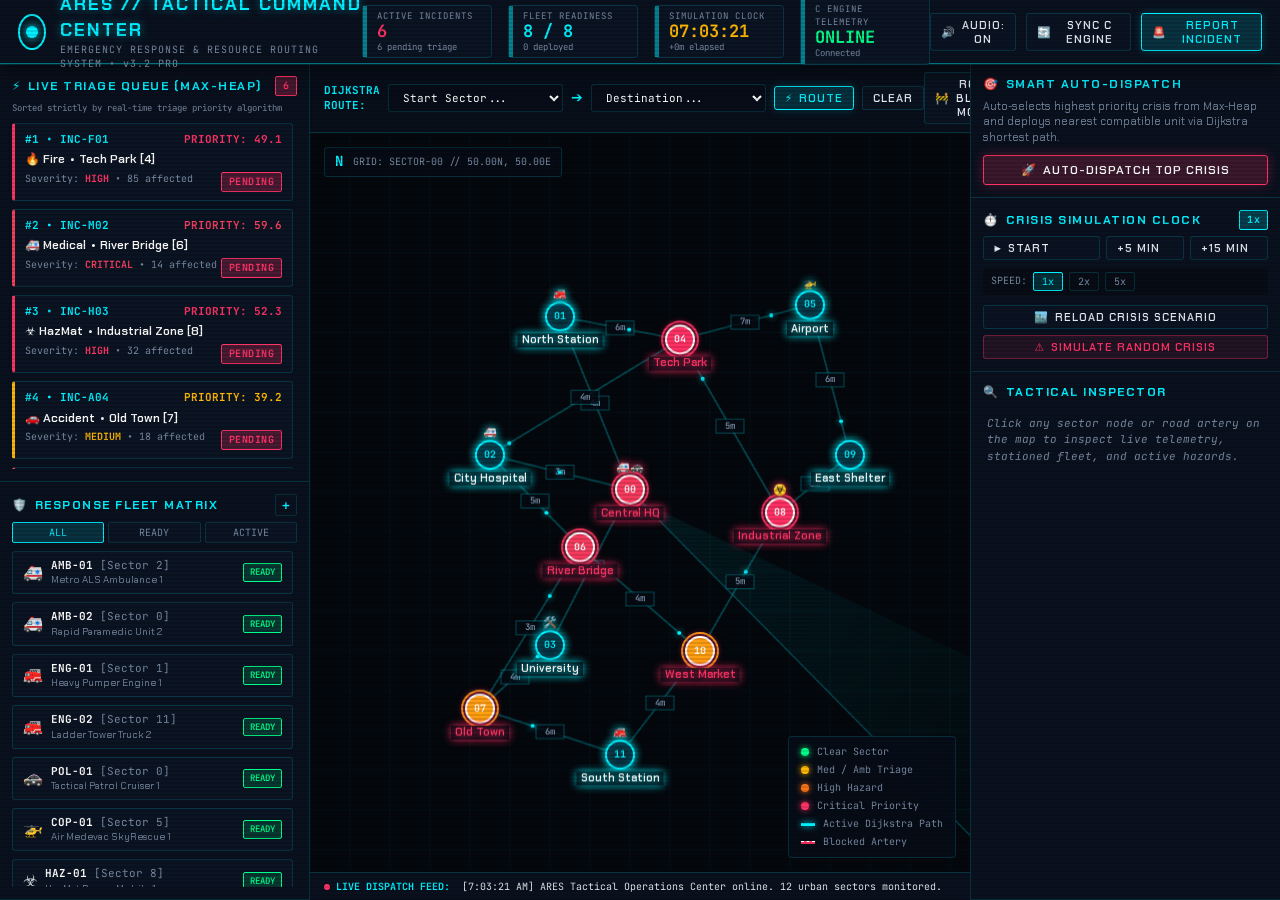
==== index.html @ 1f903b75 "Update project files" ====
<!DOCTYPE html>
<html lang="en">
<head>
  <meta charset="UTF-8">
  <meta name="viewport" content="width=device-width, initial-scale=1.0">
  <title>ARES — Tactical Emergency Command & Spatial GIS Map</title>
  <link rel="stylesheet" href="style.css">
  <link rel="preconnect" href="https://fonts.googleapis.com">
  <link rel="preconnect" href="https://fonts.gstatic.com" crossorigin>
  <link href="https://fonts.googleapis.com/css2?family=Chakra+Petch:wght@400;500;600;700&family=JetBrains+Mono:wght@400;500;700&display=swap" rel="stylesheet">
</head>
<body class="cyber-hud">

  <!-- TOP HEADER / TELEMETRY STATUS BAR -->
  <header class="hud-header">
    <div class="brand-group">
      <div class="radar-logo-pulse">
        <span class="pulse-ring"></span>
        <span class="core-dot"></span>
      </div>
      <div class="brand-titles">
        <div class="main-title">ARES // TACTICAL COMMAND CENTER</div>
        <div class="sub-title">EMERGENCY RESPONSE &amp; RESOURCE ROUTING SYSTEM &bull; v3.2 PRO</div>
      </div>
    </div>

    <!-- Live Telemetry KPI Pills -->
    <div class="kpi-group">
      <div class="kpi-card" id="kpi-incidents">
        <div class="kpi-label">ACTIVE INCIDENTS</div>
        <div class="kpi-value text-red" id="kpi-incidents-val">0</div>
        <div class="kpi-sub" id="kpi-pending-val">0 pending triage</div>
      </div>

      <div class="kpi-card" id="kpi-fleet">
        <div class="kpi-label">FLEET READINESS</div>
        <div class="kpi-value text-cyan" id="kpi-fleet-val">0 / 0</div>
        <div class="kpi-sub" id="kpi-deployed-val">0 deployed</div>
      </div>

      <div class="kpi-card" id="kpi-clock">
        <div class="kpi-label">SIMULATION CLOCK</div>
        <div class="kpi-value text-amber" id="sim-clock-display">00:00:00</div>
        <div class="kpi-sub" id="sim-clock-offset">+0m elapsed</div>
      </div>

      <div class="kpi-card" id="kpi-backend">
        <div class="kpi-label">C ENGINE TELEMETRY</div>
        <div class="kpi-value text-green" id="sync-status-indicator">ONLINE</div>
        <div class="kpi-sub" id="sync-timestamp">Connected</div>
      </div>
    </div>

    <!-- Quick Actions -->
    <div class="header-actions">
      <button class="btn btn-sm btn-outline" id="btn-audio-toggle" title="Toggle Tactical Audio Effects">
        <span class="icon" id="audio-icon">🔊</span> <span id="audio-label">AUDIO: ON</span>
      </button>
      <button class="btn btn-sm btn-outline" id="btn-sync-reload" title="Reload live telemetry from ARES C backend">
        <span class="icon">🔄</span> SYNC C ENGINE
      </button>
      <button class="btn btn-sm btn-primary" id="btn-open-report-modal">
        <span class="icon">🚨</span> REPORT INCIDENT
      </button>
    </div>
  </header>

  <!-- MAIN HUD GRID -->
  <main class="hud-main">

    <!-- LEFT PANEL: PRIORITY MAX-HEAP & FLEET STATUS -->
    <aside class="hud-sidebar hud-sidebar-left">
      <!-- Live Priority Queue (Max-Heap) -->
      <section class="panel-section heap-panel">
        <div class="panel-header">
          <div class="panel-title">
            <span class="icon">⚡</span> LIVE TRIAGE QUEUE (MAX-HEAP)
          </div>
          <span class="badge badge-red" id="heap-count-badge">0</span>
        </div>
        <div class="panel-subtitle">Sorted strictly by real-time triage priority algorithm</div>
        <div class="incident-list scrollbar-cyber" id="incident-list-container">
          <!-- Dynamic incident cards -->
        </div>
      </section>

      <!-- Fleet Readiness -->
      <section class="panel-section fleet-panel">
        <div class="panel-header">
          <div class="panel-title">
            <span class="icon">🛡️</span> RESPONSE FLEET MATRIX
          </div>
          <button class="btn-icon" id="btn-open-resource-modal" title="Commission new resource">+</button>
        </div>
        <div class="fleet-filter-bar">
          <button class="filter-tab active" data-filter="all">ALL</button>
          <button class="filter-tab" data-filter="available">READY</button>
          <button class="filter-tab" data-filter="dispatched">ACTIVE</button>
        </div>
        <div class="fleet-list scrollbar-cyber" id="fleet-list-container">
          <!-- Dynamic fleet cards -->
        </div>
      </section>
    </aside>

    <!-- CENTER AREA: INTERACTIVE TACTICAL MAP CANVAS -->
    <section class="hud-map-area">
      <!-- Map Top Toolbar -->
      <div class="map-toolbar">
        <div class="toolbar-left">
          <div class="route-selector">
            <span class="route-label">DIJKSTRA ROUTE:</span>
            <select id="route-start-select" class="select-cyber">
              <option value="">Start Sector...</option>
            </select>
            <span class="route-arrow">➔</span>
            <select id="route-dest-select" class="select-cyber">
              <option value="">Destination...</option>
            </select>
            <button class="btn btn-primary btn-sm" id="btn-find-path">
              <span class="icon">⚡</span> ROUTE
            </button>
            <button class="btn btn-outline btn-sm" id="btn-clear-path">CLEAR</button>
          </div>
        </div>

        <div class="toolbar-right">
          <button class="btn btn-sm btn-toggle" id="btn-toggle-block-mode" title="Click roads directly on map to block/unblock">
            <span class="icon">🚧</span> ROAD BLOCK MODE: <span id="block-mode-status">OFF</span>
          </button>
          <button class="btn btn-sm btn-icon-only" id="btn-reset-view" title="Reset View &amp; Center Map">🎯</button>
          <button class="btn btn-sm btn-icon-only" id="btn-toggle-flow" title="Toggle Traffic Flow Particles">✨</button>
          <button class="btn btn-sm btn-icon-only" id="btn-toggle-radar" title="Toggle Radar Sweep">📡</button>
        </div>
      </div>

      <!-- Canvas Container -->
      <div class="canvas-wrapper" id="canvas-wrapper">
        <canvas id="ares-map-canvas"></canvas>

        <!-- Overlaid Map Legend & Compass -->
        <div class="map-compass">
          <div class="compass-rose">N</div>
          <div class="coord-readout" id="coord-readout">GRID: SECTOR-00 // 50.00N, 50.00E</div>
        </div>

        <div class="map-legend">
          <div class="legend-item"><span class="legend-dot green"></span> Clear Sector</div>
          <div class="legend-item"><span class="legend-dot yellow"></span> Med / Amb Triage</div>
          <div class="legend-item"><span class="legend-dot orange"></span> High Hazard</div>
          <div class="legend-item"><span class="legend-dot red"></span> Critical Priority</div>
          <div class="legend-item"><span class="legend-line cyan"></span> Active Dijkstra Path</div>
          <div class="legend-item"><span class="legend-line red-dash"></span> Blocked Artery</div>
        </div>

        <!-- Floating Dijkstra Route Info HUD -->
        <div class="route-info-card" id="route-info-card" style="display: none;">
          <div class="route-info-header">
            <span class="icon">⚡</span> OPTIMAL DIJKSTRA ROUTE COMPUTED
            <button class="btn-close-sm" id="btn-close-route-info">&times;</button>
          </div>
          <div class="route-info-body">
            <div class="route-metrics">
              <div class="rm-item"><span class="rm-val text-cyan" id="route-cost-val">0 min</span><span class="rm-lbl">EST. TRAVEL TIME</span></div>
              <div class="rm-item"><span class="rm-val text-green" id="route-hops-val">0</span><span class="rm-lbl">NETWORK HOPS</span></div>
              <div class="rm-item"><span class="rm-val text-amber" id="route-eff-val">100%</span><span class="rm-lbl">EFFICIENCY</span></div>
            </div>
            <div class="route-nodes-flow" id="route-nodes-flow">
              <!-- Node hops badges -->
            </div>
          </div>
        </div>
      </div>

      <!-- Bottom Event Stream / Live Ticker -->
      <div class="event-stream-bar">
        <div class="stream-label"><span class="live-dot"></span> LIVE DISPATCH FEED:</div>
        <div class="stream-ticker" id="stream-ticker">
          ARES Command System operational &bull; Monitoring 12 urban sectors &bull; 0 alarms active
        </div>
      </div>
    </section>

    <!-- RIGHT PANEL: DISPATCH CONTROLLER, SIMULATION CLOCK, INSPECTOR -->
    <aside class="hud-sidebar hud-sidebar-right">
      <!-- Smart Auto-Dispatch Wizard -->
      <section class="panel-section dispatch-panel">
        <div class="panel-header">
          <div class="panel-title">
            <span class="icon">🎯</span> SMART AUTO-DISPATCH
          </div>
        </div>
        <div class="dispatch-body">
          <p class="panel-text">Auto-selects highest priority crisis from Max-Heap and deploys nearest compatible unit via Dijkstra shortest path.</p>
          <button class="btn btn-block btn-accent" id="btn-auto-dispatch-top">
            <span class="icon">🚀</span> AUTO-DISPATCH TOP CRISIS
          </button>
        </div>
      </section>

      <!-- Simulation Controller -->
      <section class="panel-section sim-panel">
        <div class="panel-header">
          <div class="panel-title">
            <span class="icon">⏱️</span> CRISIS SIMULATION CLOCK
          </div>
          <span class="badge badge-cyan" id="sim-speed-badge">1x</span>
        </div>
        <div class="sim-controls">
          <div class="sim-btn-group">
            <button class="btn btn-sm btn-outline" id="btn-sim-play"><span class="icon" id="sim-play-icon">▶</span> <span id="sim-play-text">START</span></button>
            <button class="btn btn-sm btn-outline" id="btn-sim-step5">+5 MIN</button>
            <button class="btn btn-sm btn-outline" id="btn-sim-step15">+15 MIN</button>
          </div>
          <div class="sim-speed-group">
            <span class="speed-label">SPEED:</span>
            <button class="btn-speed active" data-speed="1">1x</button>
            <button class="btn-speed" data-speed="2">2x</button>
            <button class="btn-speed" data-speed="5">5x</button>
          </div>
          <div class="sim-action-group">
            <button class="btn btn-sm btn-outline btn-block" id="btn-load-scenario">
              <span class="icon">🏙️</span> RELOAD CRISIS SCENARIO
            </button>
            <button class="btn btn-sm btn-danger btn-block" id="btn-trigger-disaster">
              <span class="icon">⚠️</span> SIMULATE RANDOM CRISIS
            </button>
          </div>
        </div>
      </section>

      <!-- Inspector Panel (Selected Node / Edge / Incident Details) -->
      <section class="panel-section inspector-panel">
        <div class="panel-header">
          <div class="panel-title">
            <span class="icon">🔍</span> TACTICAL INSPECTOR
          </div>
        </div>
        <div class="inspector-content scrollbar-cyber" id="inspector-content">
          <div class="inspector-placeholder">
            Click any sector node or road artery on the map to inspect live telemetry, stationed fleet, and active hazards.
          </div>
        </div>
      </section>
    </aside>

  </main>

  <!-- MODAL: REPORT EMERGENCY -->
  <div class="modal-backdrop" id="modal-report" style="display: none;">
    <div class="modal-dialog">
      <div class="modal-header">
        <div class="modal-title"><span class="icon">🚨</span> REGISTER NEW EMERGENCY INCIDENT</div>
        <button class="modal-close" id="btn-close-report-modal">&times;</button>
      </div>
      <form id="form-report-emergency">
        <div class="modal-body">
          <div class="form-row">
            <div class="form-group">
              <label for="rep-name">Reporter / Agency</label>
              <input type="text" id="rep-name" class="input-cyber" required value="Officer Daniels">
            </div>
            <div class="form-group">
              <label for="rep-node">Sector Node Location</label>
              <select id="rep-node" class="select-cyber" required>
                <!-- Populated dynamically -->
              </select>
            </div>
          </div>

          <div class="form-row">
            <div class="form-group">
              <label for="rep-type">Emergency Type</label>
              <select id="rep-type" class="select-cyber" required>
                <option value="0">Fire (High Risk: 0.85)</option>
                <option value="1" selected>Medical (Trauma Risk: 0.90)</option>
                <option value="2">Flood (Risk: 0.70)</option>
                <option value="3">Accident (Risk: 0.75)</option>
                <option value="4">Earthquake (Critical Risk: 1.00)</option>
                <option value="5">HazMat / Chemical (Risk: 0.95)</option>
                <option value="6">Other (Risk: 0.40)</option>
              </select>
            </div>
            <div class="form-group">
              <label for="rep-severity">Severity Level</label>
              <select id="rep-severity" class="select-cyber" required>
                <option value="1">1 - Low (Minor / Informational)</option>
                <option value="2">2 - Medium (Significant)</option>
                <option value="3" selected>3 - High (Urgent Response)</option>
                <option value="4">4 - Critical (Life Threatening)</option>
              </select>
            </div>
          </div>

          <div class="form-group">
            <label for="rep-affected">People Affected / Casualties</label>
            <input type="number" id="rep-affected" class="input-cyber" min="0" max="10000" value="25" required>
          </div>

          <div class="form-group">
            <label for="rep-desc">Incident Description &amp; Hazards</label>
            <textarea id="rep-desc" class="input-cyber" rows="3" placeholder="Describe emergency conditions..." required>Multiple vehicle trauma with severe structural damage</textarea>
          </div>

          <!-- Dynamic Priority Score Preview -->
          <div class="score-preview-box">
            <div class="score-label">PREDICTED PRIORITY HEAP SCORE:</div>
            <div class="score-number text-magenta" id="score-preview-val">87.5 / 100</div>
            <div class="score-formula">Formula: 40% Severity + 25% Affected + 20% Type Risk + 15% Waiting Time</div>
          </div>
        </div>
        <div class="modal-footer">
          <button type="button" class="btn btn-outline" id="btn-cancel-report">Cancel</button>
          <button type="submit" class="btn btn-primary"><span class="icon">⚡</span> SUBMIT DISPATCH ALARM</button>
        </div>
      </form>
    </div>
  </div>

  <!-- MODAL: COMMISSION RESOURCE -->
  <div class="modal-backdrop" id="modal-resource" style="display: none;">
    <div class="modal-dialog">
      <div class="modal-header">
        <div class="modal-title"><span class="icon">🛡️</span> COMMISSION FLEET RESOURCE</div>
        <button class="modal-close" id="btn-close-resource-modal">&times;</button>
      </div>
      <form id="form-add-resource">
        <div class="modal-body">
          <div class="form-row">
            <div class="form-group">
              <label for="res-id">Unit Call Sign / ID</label>
              <input type="text" id="res-id" class="input-cyber" placeholder="e.g. AMB-03" required>
            </div>
            <div class="form-group">
              <label for="res-name">Unit Name / Descriptor</label>
              <input type="text" id="res-name" class="input-cyber" placeholder="e.g. Rapid ALS Squad 3" required>
            </div>
          </div>

          <div class="form-row">
            <div class="form-group">
              <label for="res-type">Resource Classification</label>
              <select id="res-type" class="select-cyber" required>
                <option value="0">Ambulance (ALS / Medical)</option>
                <option value="1">Fire Truck (Fire Suppression)</option>
                <option value="2">Police Unit (Crowd &amp; Security)</option>
                <option value="3">Rescue Team (Urban Search &amp; Rescue)</option>
                <option value="4">Helicopter (Air Medevac / Aerial)</option>
                <option value="5">HazMat Unit (CBRN Decontamination)</option>
                <option value="6">Fixed Shelter Station</option>
                <option value="7">Logistics Warehouse</option>
              </select>
            </div>
            <div class="form-group">
              <label for="res-node">Home Base Sector Node</label>
              <select id="res-node" class="select-cyber" required>
                <!-- Populated dynamically -->
              </select>
            </div>
          </div>

          <div class="form-group">
            <label for="res-capacity">Capacity (Persons / Stretcher slots)</label>
            <input type="number" id="res-capacity" class="input-cyber" min="1" max="500" value="4" required>
          </div>
        </div>
        <div class="modal-footer">
          <button type="button" class="btn btn-outline" id="btn-cancel-resource">Cancel</button>
          <button type="submit" class="btn btn-primary"><span class="icon">🛡️</span> COMMISSION UNIT</button>
        </div>
      </form>
    </div>
  </div>

  <!-- LOAD INITIAL JS DATA BRIDGE (Ensures 100% offline file:// capability) -->
  <script src="live_data.js"></script>
  <!-- MAIN APPLICATION CONTROLLER -->
  <script src="app.js"></script>
</body>
</html>
---- style.css ----
/* ==========================================================================
   ARES TACTICAL HUD // CYBERNETIC COMMAND STYLESHEET
   ========================================================================== */

:root {
  --bg-deep: #05080e;
  --bg-surface: #0a111e;
  --bg-card: rgba(13, 22, 38, 0.75);
  --bg-card-hover: rgba(20, 34, 58, 0.85);
  --bg-toolbar: rgba(10, 18, 30, 0.88);
  
  --border-dim: rgba(0, 240, 255, 0.15);
  --border-bright: rgba(0, 240, 255, 0.5);
  --border-focus: #00f0ff;
  
  --neon-cyan: #00f0ff;
  --neon-red: #ff3366;
  --neon-amber: #ffb703;
  --neon-green: #00ff88;
  --neon-magenta: #f43f5e;
  --neon-purple: #a855f7;
  
  --text-main: #e2e8f0;
  --text-dim: #798ba3;
  --text-bright: #ffffff;
  
  --font-hud: 'Chakra Petch', system-ui, -apple-system, sans-serif;
  --font-mono: 'JetBrains Mono', monospace;
  
  --shadow-neon-cyan: 0 0 16px rgba(0, 240, 255, 0.35);
  --shadow-neon-red: 0 0 16px rgba(255, 51, 102, 0.4);
}

* {
  box-sizing: border-box;
  margin: 0;
  padding: 0;
}

body.cyber-hud {
  background-color: var(--bg-deep);
  color: var(--text-main);
  font-family: var(--font-hud);
  font-size: 14px;
  line-height: 1.4;
  height: 100vh;
  display: flex;
  flex-direction: column;
  overflow: hidden;
  user-select: none;
  background-image: 
    radial-gradient(circle at 50% 20%, rgba(0, 240, 255, 0.04) 0%, transparent 60%),
    linear-gradient(rgba(0, 240, 255, 0.02) 1px, transparent 1px),
    linear-gradient(90deg, rgba(0, 240, 255, 0.02) 1px, transparent 1px);
  background-size: 100% 100%, 40px 40px, 40px 40px;
}

/* Subtle scanlines effect */
body.cyber-hud::after {
  content: " ";
  position: fixed;
  inset: 0;
  background: linear-gradient(rgba(18, 16, 16, 0) 50%, rgba(0, 0, 0, 0.25) 50%);
  background-size: 100% 4px;
  pointer-events: none;
  z-index: 9999;
  opacity: 0.45;
}

/* --------------------------------------------------------------------------
   HEADER & TELEMETRY BAR
   -------------------------------------------------------------------------- */
.hud-header {
  background: var(--bg-surface);
  border-bottom: 1px solid var(--border-bright);
  box-shadow: 0 4px 20px rgba(0, 0, 0, 0.6), 0 1px 0 rgba(0, 240, 255, 0.2);
  display: flex;
  align-items: center;
  justify-content: space-between;
  padding: 8px 18px;
  height: 64px;
  flex-shrink: 0;
  z-index: 100;
  position: relative;
}

.brand-group {
  display: flex;
  align-items: center;
  gap: 14px;
}

.radar-logo-pulse {
  position: relative;
  width: 36px;
  height: 36px;
  display: flex;
  align-items: center;
  justify-content: center;
}

.radar-logo-pulse .core-dot {
  width: 12px;
  height: 12px;
  background: var(--neon-cyan);
  border-radius: 50%;
  box-shadow: 0 0 10px var(--neon-cyan);
}

.radar-logo-pulse .pulse-ring {
  position: absolute;
  inset: 0;
  border: 2px solid var(--neon-cyan);
  border-radius: 50%;
  animation: radar-ping 2s cubic-bezier(0, 0, 0.2, 1) infinite;
}

@keyframes radar-ping {
  0% { transform: scale(0.6); opacity: 1; }
  100% { transform: scale(1.6); opacity: 0; }
}

.brand-titles .main-title {
  font-weight: 700;
  font-size: 18px;
  letter-spacing: 2px;
  color: var(--neon-cyan);
  text-shadow: 0 0 8px rgba(0, 240, 255, 0.5);
}

.brand-titles .sub-title {
  font-family: var(--font-mono);
  font-size: 10px;
  letter-spacing: 1px;
  color: var(--text-dim);
}

/* KPI Group */
.kpi-group {
  display: flex;
  align-items: center;
  gap: 16px;
}

.kpi-card {
  background: var(--bg-card);
  border: 1px solid var(--border-dim);
  padding: 4px 14px;
  border-radius: 4px;
  min-width: 130px;
  backdrop-filter: blur(8px);
  position: relative;
}

.kpi-card::before {
  content: "";
  position: absolute;
  top: 0;
  left: 0;
  width: 4px;
  height: 100%;
  background: var(--border-bright);
}

.kpi-label {
  font-size: 9px;
  letter-spacing: 1px;
  color: var(--text-dim);
  font-family: var(--font-mono);
}

.kpi-value {
  font-size: 17px;
  font-weight: 700;
  font-family: var(--font-mono);
  line-height: 1.1;
}

.kpi-sub {
  font-size: 9px;
  color: var(--text-dim);
  font-family: var(--font-mono);
}

/* Header Actions */
.header-actions {
  display: flex;
  align-items: center;
  gap: 10px;
}

/* --------------------------------------------------------------------------
   BUTTONS & FORM CONTROLS
   -------------------------------------------------------------------------- */
.btn {
  font-family: var(--font-hud);
  font-weight: 600;
  font-size: 12px;
  letter-spacing: 1px;
  padding: 6px 14px;
  border-radius: 3px;
  cursor: pointer;
  display: inline-flex;
  align-items: center;
  gap: 6px;
  transition: all 0.2s ease;
  border: 1px solid transparent;
  outline: none;
  text-transform: uppercase;
}

.btn-sm {
  padding: 4px 10px;
  font-size: 11px;
}

.btn-block {
  width: 100%;
  justify-content: center;
}

.btn-primary {
  background: rgba(0, 240, 255, 0.15);
  border-color: var(--neon-cyan);
  color: var(--neon-cyan);
  box-shadow: 0 0 10px rgba(0, 240, 255, 0.2);
}

.btn-primary:hover {
  background: var(--neon-cyan);
  color: var(--bg-deep);
  box-shadow: 0 0 16px rgba(0, 240, 255, 0.6);
}

.btn-accent {
  background: rgba(255, 51, 102, 0.2);
  border-color: var(--neon-red);
  color: #fff;
  box-shadow: 0 0 12px rgba(255, 51, 102, 0.3);
}

.btn-accent:hover {
  background: var(--neon-red);
  color: #fff;
  box-shadow: 0 0 20px rgba(255, 51, 102, 0.7);
}

.btn-outline {
  background: rgba(13, 22, 38, 0.6);
  border-color: var(--border-dim);
  color: var(--text-main);
}

.btn-outline:hover {
  border-color: var(--neon-cyan);
  color: var(--neon-cyan);
}

.btn-danger {
  background: rgba(255, 51, 102, 0.1);
  border-color: rgba(255, 51, 102, 0.4);
  color: var(--neon-red);
}

.btn-danger:hover {
  background: var(--neon-red);
  color: #fff;
}

.btn-toggle {
  background: rgba(13, 22, 38, 0.7);
  border-color: var(--border-dim);
  color: var(--text-main);
}

.btn-toggle.active {
  background: rgba(255, 51, 102, 0.25);
  border-color: var(--neon-red);
  color: #fff;
  box-shadow: 0 0 12px rgba(255, 51, 102, 0.4);
}

.btn-icon-only {
  padding: 5px 8px;
  background: var(--bg-card);
  border: 1px solid var(--border-dim);
  color: var(--neon-cyan);
}

.btn-icon-only:hover {
  border-color: var(--neon-cyan);
  box-shadow: 0 0 8px rgba(0, 240, 255, 0.3);
}

.btn-icon {
  background: transparent;
  border: 1px solid var(--border-dim);
  color: var(--neon-cyan);
  width: 22px;
  height: 22px;
  border-radius: 2px;
  cursor: pointer;
  display: flex;
  align-items: center;
  justify-content: center;
  font-weight: 700;
}

.btn-icon:hover {
  border-color: var(--neon-cyan);
  background: rgba(0, 240, 255, 0.15);
}

.select-cyber, .input-cyber {
  background: rgba(8, 14, 25, 0.9);
  border: 1px solid var(--border-dim);
  color: var(--text-bright);
  font-family: var(--font-mono);
  font-size: 11px;
  padding: 5px 10px;
  border-radius: 3px;
  outline: none;
  transition: border-color 0.2s;
}

.select-cyber:focus, .input-cyber:focus {
  border-color: var(--neon-cyan);
  box-shadow: 0 0 8px rgba(0, 240, 255, 0.3);
}

/* --------------------------------------------------------------------------
   MAIN LAYOUT (3-COLUMN WORKSPACE)
   -------------------------------------------------------------------------- */
.hud-main {
  display: grid;
  grid-template-columns: 310px 1fr 310px;
  height: calc(100vh - 64px);
  overflow: hidden;
}

.hud-sidebar {
  background: var(--bg-surface);
  display: flex;
  flex-direction: column;
  overflow: hidden;
  z-index: 50;
}

.hud-sidebar-left {
  border-right: 1px solid var(--border-dim);
}

.hud-sidebar-right {
  border-left: 1px solid var(--border-dim);
}

.panel-section {
  padding: 12px;
  border-bottom: 1px solid var(--border-dim);
  display: flex;
  flex-direction: column;
  flex-shrink: 0;
}

.panel-section.heap-panel {
  flex: 1 1 50%;
  min-height: 200px;
  overflow: hidden;
}

.panel-section.fleet-panel {
  flex: 1 1 50%;
  min-height: 200px;
  overflow: hidden;
}

.panel-section.inspector-panel {
  flex: 1 1 auto;
  overflow: hidden;
}

.panel-header {
  display: flex;
  align-items: center;
  justify-content: space-between;
  margin-bottom: 6px;
}

.panel-title {
  font-weight: 700;
  font-size: 12px;
  letter-spacing: 1.5px;
  color: var(--neon-cyan);
  display: flex;
  align-items: center;
  gap: 6px;
}

.panel-subtitle {
  font-family: var(--font-mono);
  font-size: 9px;
  color: var(--text-dim);
  margin-bottom: 8px;
}

.panel-text {
  font-size: 11px;
  color: var(--text-dim);
  margin-bottom: 10px;
}

/* Badge styles */
.badge {
  font-family: var(--font-mono);
  font-size: 10px;
  font-weight: 700;
  padding: 2px 7px;
  border-radius: 2px;
  letter-spacing: 0.5px;
}

.badge-red { background: rgba(255, 51, 102, 0.25); color: var(--neon-red); border: 1px solid var(--neon-red); }
.badge-cyan { background: rgba(0, 240, 255, 0.2); color: var(--neon-cyan); border: 1px solid var(--neon-cyan); }
.badge-green { background: rgba(0, 255, 136, 0.2); color: var(--neon-green); border: 1px solid var(--neon-green); }
.badge-amber { background: rgba(255, 183, 3, 0.2); color: var(--neon-amber); border: 1px solid var(--neon-amber); }

/* Custom Cyber Scrollbars */
.scrollbar-cyber::-webkit-scrollbar {
  width: 5px;
  height: 5px;
}
.scrollbar-cyber::-webkit-scrollbar-track {
  background: rgba(6, 11, 20, 0.6);
}
.scrollbar-cyber::-webkit-scrollbar-thumb {
  background: var(--border-bright);
  border-radius: 2px;
}
.scrollbar-cyber::-webkit-scrollbar-thumb:hover {
  background: var(--neon-cyan);
}

/* --------------------------------------------------------------------------
   INCIDENT & FLEET LIST CARDS
   -------------------------------------------------------------------------- */
.incident-list, .fleet-list {
  overflow-y: auto;
  display: flex;
  flex-direction: column;
  gap: 8px;
  padding-right: 4px;
}

.incident-card {
  background: var(--bg-card);
  border: 1px solid var(--border-dim);
  border-left: 3px solid var(--neon-cyan);
  padding: 8px 10px;
  border-radius: 3px;
  cursor: pointer;
  transition: all 0.2s ease;
  position: relative;
}

.incident-card:hover, .incident-card.selected {
  background: var(--bg-card-hover);
  border-color: var(--neon-cyan);
  box-shadow: 0 0 10px rgba(0, 240, 255, 0.2);
  transform: translateX(2px);
}

.incident-card.sev-4 { border-left-color: var(--neon-magenta); }
.incident-card.sev-3 { border-left-color: var(--neon-red); }
.incident-card.sev-2 { border-left-color: var(--neon-amber); }
.incident-card.sev-1 { border-left-color: var(--neon-green); }

.inc-top-row {
  display: flex;
  align-items: center;
  justify-content: space-between;
  margin-bottom: 4px;
}

.inc-rank {
  font-family: var(--font-mono);
  font-weight: 700;
  font-size: 11px;
  color: var(--neon-cyan);
}

.inc-score {
  font-family: var(--font-mono);
  font-weight: 700;
  font-size: 11px;
}

.inc-main-row {
  font-weight: 600;
  font-size: 12px;
  color: var(--text-bright);
  display: flex;
  align-items: center;
  gap: 5px;
}

.inc-sub-row {
  font-family: var(--font-mono);
  font-size: 10px;
  color: var(--text-dim);
  display: flex;
  justify-content: space-between;
  margin-top: 4px;
}

/* Fleet Matrix Cards */
.fleet-filter-bar {
  display: flex;
  gap: 4px;
  margin-bottom: 8px;
}

.filter-tab {
  flex: 1;
  background: var(--bg-card);
  border: 1px solid var(--border-dim);
  color: var(--text-dim);
  font-family: var(--font-mono);
  font-size: 10px;
  padding: 3px 0;
  cursor: pointer;
  border-radius: 2px;
  transition: all 0.2s;
}

.filter-tab.active, .filter-tab:hover {
  background: rgba(0, 240, 255, 0.15);
  border-color: var(--neon-cyan);
  color: var(--neon-cyan);
}

.fleet-card {
  background: var(--bg-card);
  border: 1px solid var(--border-dim);
  border-radius: 3px;
  padding: 6px 10px;
  display: flex;
  align-items: center;
  justify-content: space-between;
  cursor: pointer;
  transition: all 0.2s;
}

.fleet-card:hover, .fleet-card.selected {
  background: var(--bg-card-hover);
  border-color: var(--neon-cyan);
  box-shadow: 0 0 8px rgba(0, 240, 255, 0.2);
}

.fleet-info {
  display: flex;
  align-items: center;
  gap: 8px;
}

.fleet-icon {
  font-size: 16px;
}

.fleet-id {
  font-family: var(--font-mono);
  font-weight: 700;
  font-size: 11px;
  color: var(--text-bright);
}

.fleet-name {
  font-size: 10px;
  color: var(--text-dim);
}

.fleet-status-pill {
  font-family: var(--font-mono);
  font-size: 9px;
  padding: 2px 6px;
  border-radius: 2px;
  font-weight: 600;
}

.status-available { background: rgba(0, 255, 136, 0.15); color: var(--neon-green); border: 1px solid var(--neon-green); }
.status-dispatched { background: rgba(255, 51, 102, 0.2); color: var(--neon-red); border: 1px solid var(--neon-red); }
.status-returning { background: rgba(255, 183, 3, 0.2); color: var(--neon-amber); border: 1px solid var(--neon-amber); }

/* --------------------------------------------------------------------------
   CENTER MAP WORKSPACE & CANVAS
   -------------------------------------------------------------------------- */
.hud-map-area {
  display: flex;
  flex-direction: column;
  position: relative;
  background: #04070c;
  overflow: hidden;
}

.map-toolbar {
  background: var(--bg-toolbar);
  border-bottom: 1px solid var(--border-dim);
  padding: 8px 14px;
  display: flex;
  align-items: center;
  justify-content: space-between;
  z-index: 40;
  backdrop-filter: blur(10px);
}

.route-selector {
  display: flex;
  align-items: center;
  gap: 8px;
}

.route-label {
  font-family: var(--font-mono);
  font-size: 11px;
  font-weight: 700;
  color: var(--neon-cyan);
}

.route-arrow {
  color: var(--neon-cyan);
  font-weight: 700;
}

.toolbar-right {
  display: flex;
  align-items: center;
  gap: 8px;
}

.canvas-wrapper {
  flex: 1;
  position: relative;
  overflow: hidden;
  cursor: grab;
}

.canvas-wrapper:active {
  cursor: grabbing;
}

#ares-map-canvas {
  width: 100%;
  height: 100%;
  display: block;
}

/* Map Overlays */
.map-compass {
  position: absolute;
  top: 14px;
  left: 14px;
  display: flex;
  align-items: center;
  gap: 10px;
  background: rgba(8, 14, 25, 0.7);
  padding: 4px 10px;
  border: 1px solid var(--border-dim);
  border-radius: 3px;
  pointer-events: none;
  backdrop-filter: blur(6px);
}

.compass-rose {
  font-family: var(--font-mono);
  font-weight: 700;
  color: var(--neon-cyan);
  font-size: 14px;
}

.coord-readout {
  font-family: var(--font-mono);
  font-size: 10px;
  color: var(--text-dim);
}

.map-legend {
  position: absolute;
  bottom: 14px;
  right: 14px;
  background: rgba(8, 14, 25, 0.85);
  border: 1px solid var(--border-dim);
  padding: 8px 12px;
  border-radius: 4px;
  font-family: var(--font-mono);
  font-size: 10px;
  color: var(--text-dim);
  display: flex;
  flex-direction: column;
  gap: 4px;
  pointer-events: none;
  backdrop-filter: blur(6px);
}

.legend-item {
  display: flex;
  align-items: center;
  gap: 8px;
}

.legend-dot { width: 8px; height: 8px; border-radius: 50%; }
.legend-dot.green { background: var(--neon-green); box-shadow: 0 0 6px var(--neon-green); }
.legend-dot.yellow { background: var(--neon-amber); box-shadow: 0 0 6px var(--neon-amber); }
.legend-dot.orange { background: #f97316; box-shadow: 0 0 6px #f97316; }
.legend-dot.red { background: var(--neon-red); box-shadow: 0 0 6px var(--neon-red); }

.legend-line { width: 14px; height: 3px; }
.legend-line.cyan { background: var(--neon-cyan); box-shadow: 0 0 6px var(--neon-cyan); }
.legend-line.red-dash { background: var(--neon-red); border-top: 1px dashed #fff; }

/* Route Info Floating Card */
.route-info-card {
  position: absolute;
  top: 14px;
  right: 14px;
  width: 320px;
  background: rgba(10, 18, 30, 0.92);
  border: 1px solid var(--neon-cyan);
  border-radius: 4px;
  box-shadow: 0 8px 24px rgba(0, 0, 0, 0.8), var(--shadow-neon-cyan);
  backdrop-filter: blur(12px);
  z-index: 60;
  animation: slide-in-top 0.25s ease;
}

@keyframes slide-in-top {
  from { opacity: 0; transform: translateY(-10px); }
  to { opacity: 1; transform: translateY(0); }
}

.route-info-header {
  padding: 8px 12px;
  border-bottom: 1px solid var(--border-dim);
  font-weight: 700;
  font-size: 11px;
  color: var(--neon-cyan);
  display: flex;
  align-items: center;
  justify-content: space-between;
}

.btn-close-sm {
  background: transparent;
  border: none;
  color: var(--text-dim);
  font-size: 16px;
  cursor: pointer;
}
.btn-close-sm:hover { color: #fff; }

.route-info-body {
  padding: 10px 12px;
}

.route-metrics {
  display: flex;
  justify-content: space-between;
  margin-bottom: 10px;
  background: rgba(0, 0, 0, 0.3);
  padding: 6px 10px;
  border-radius: 3px;
}

.rm-item {
  display: flex;
  flex-direction: column;
}

.rm-val {
  font-family: var(--font-mono);
  font-size: 14px;
  font-weight: 700;
}

.rm-lbl {
  font-size: 8px;
  color: var(--text-dim);
  font-family: var(--font-mono);
}

.route-nodes-flow {
  display: flex;
  flex-wrap: wrap;
  gap: 5px;
  align-items: center;
}

.node-chip {
  background: rgba(0, 240, 255, 0.15);
  border: 1px solid var(--neon-cyan);
  color: #fff;
  padding: 2px 7px;
  border-radius: 2px;
  font-family: var(--font-mono);
  font-size: 10px;
}

.hop-arrow {
  color: var(--neon-amber);
  font-weight: 700;
  font-size: 11px;
}

/* Event Stream Bar */
.event-stream-bar {
  height: 28px;
  background: var(--bg-surface);
  border-top: 1px solid var(--border-dim);
  display: flex;
  align-items: center;
  padding: 0 14px;
  font-family: var(--font-mono);
  font-size: 10px;
  flex-shrink: 0;
}

.stream-label {
  color: var(--neon-cyan);
  display: flex;
  align-items: center;
  gap: 6px;
  margin-right: 12px;
  font-weight: 700;
  white-space: nowrap;
}

.live-dot {
  width: 6px;
  height: 6px;
  background: var(--neon-red);
  border-radius: 50%;
  animation: pulse-dot 1.2s infinite;
}

@keyframes pulse-dot {
  0%, 100% { opacity: 1; transform: scale(1); }
  50% { opacity: 0.3; transform: scale(0.8); }
}

.stream-ticker {
  color: var(--text-main);
  white-space: nowrap;
  overflow: hidden;
  text-overflow: ellipsis;
}

/* --------------------------------------------------------------------------
   RIGHT SIDEBAR: SIMULATION & INSPECTOR
   -------------------------------------------------------------------------- */
.sim-controls {
  display: flex;
  flex-direction: column;
  gap: 8px;
}

.sim-btn-group {
  display: grid;
  grid-template-columns: 1.5fr 1fr 1fr;
  gap: 6px;
}

.sim-speed-group {
  display: flex;
  align-items: center;
  gap: 6px;
  background: rgba(0, 0, 0, 0.3);
  padding: 4px 8px;
  border-radius: 3px;
}

.speed-label {
  font-family: var(--font-mono);
  font-size: 10px;
  color: var(--text-dim);
}

.btn-speed {
  background: transparent;
  border: 1px solid var(--border-dim);
  color: var(--text-dim);
  font-family: var(--font-mono);
  font-size: 10px;
  padding: 2px 8px;
  cursor: pointer;
  border-radius: 2px;
}

.btn-speed.active, .btn-speed:hover {
  border-color: var(--neon-cyan);
  background: rgba(0, 240, 255, 0.15);
  color: var(--neon-cyan);
}

.sim-action-group {
  display: flex;
  flex-direction: column;
  gap: 6px;
  margin-top: 2px;
}

/* Inspector */
.inspector-content {
  overflow-y: auto;
  font-family: var(--font-mono);
  font-size: 11px;
}

.inspector-placeholder {
  color: var(--text-dim);
  font-style: italic;
  font-size: 11px;
  line-height: 1.5;
  padding: 8px 4px;
}

.insp-card {
  background: var(--bg-card);
  border: 1px solid var(--border-dim);
  padding: 8px 10px;
  border-radius: 3px;
  margin-bottom: 8px;
}

.insp-title {
  font-size: 13px;
  font-weight: 700;
  color: var(--neon-cyan);
  margin-bottom: 6px;
  display: flex;
  justify-content: space-between;
}

.insp-row {
  display: flex;
  justify-content: space-between;
  margin-bottom: 4px;
  color: var(--text-dim);
}

.insp-val {
  color: var(--text-bright);
}

/* --------------------------------------------------------------------------
   MODALS
   -------------------------------------------------------------------------- */
.modal-backdrop {
  position: fixed;
  inset: 0;
  background: rgba(4, 7, 13, 0.82);
  backdrop-filter: blur(8px);
  z-index: 1000;
  display: flex;
  align-items: center;
  justify-content: center;
}

.modal-dialog {
  width: 90%;
  max-width: 520px;
  background: var(--bg-surface);
  border: 1px solid var(--neon-cyan);
  box-shadow: 0 10px 40px rgba(0, 0, 0, 0.8), var(--shadow-neon-cyan);
  border-radius: 4px;
  overflow: hidden;
  animation: modal-pop 0.2s cubic-bezier(0.16, 1, 0.3, 1);
}

@keyframes modal-pop {
  from { opacity: 0; transform: scale(0.95); }
  to { opacity: 1; transform: scale(1); }
}

.modal-header {
  padding: 12px 18px;
  background: rgba(0, 240, 255, 0.08);
  border-bottom: 1px solid var(--border-bright);
  display: flex;
  align-items: center;
  justify-content: space-between;
}

.modal-title {
  font-weight: 700;
  font-size: 14px;
  letter-spacing: 1.5px;
  color: var(--neon-cyan);
  display: flex;
  align-items: center;
  gap: 8px;
}

.modal-close {
  background: transparent;
  border: none;
  color: var(--text-dim);
  font-size: 22px;
  cursor: pointer;
}
.modal-close:hover { color: #fff; }

.modal-body {
  padding: 16px 18px;
  display: flex;
  flex-direction: column;
  gap: 12px;
}

.form-row {
  display: grid;
  grid-template-columns: 1fr 1fr;
  gap: 12px;
}

.form-group {
  display: flex;
  flex-direction: column;
  gap: 4px;
}

.form-group label {
  font-family: var(--font-mono);
  font-size: 10px;
  color: var(--text-dim);
  letter-spacing: 0.5px;
}

.score-preview-box {
  background: rgba(0, 0, 0, 0.4);
  border: 1px dashed var(--neon-magenta);
  padding: 10px 14px;
  border-radius: 3px;
  text-align: center;
}

.score-preview-box .score-label {
  font-family: var(--font-mono);
  font-size: 10px;
  color: var(--text-dim);
}

.score-preview-box .score-number {
  font-family: var(--font-mono);
  font-size: 22px;
  font-weight: 700;
  margin: 2px 0;
}

.score-preview-box .score-formula {
  font-family: var(--font-mono);
  font-size: 9px;
  color: var(--text-dim);
}

.modal-footer {
  padding: 12px 18px;
  background: rgba(0, 0, 0, 0.3);
  border-top: 1px solid var(--border-dim);
  display: flex;
  align-items: center;
  justify-content: flex-end;
  gap: 10px;
}

/* --------------------------------------------------------------------------
   UTILITY COLOR CLASSES
   -------------------------------------------------------------------------- */
.text-cyan { color: var(--neon-cyan); }
.text-red { color: var(--neon-red); }
.text-amber { color: var(--neon-amber); }
.text-green { color: var(--neon-green); }
.text-magenta { color: var(--neon-magenta); }
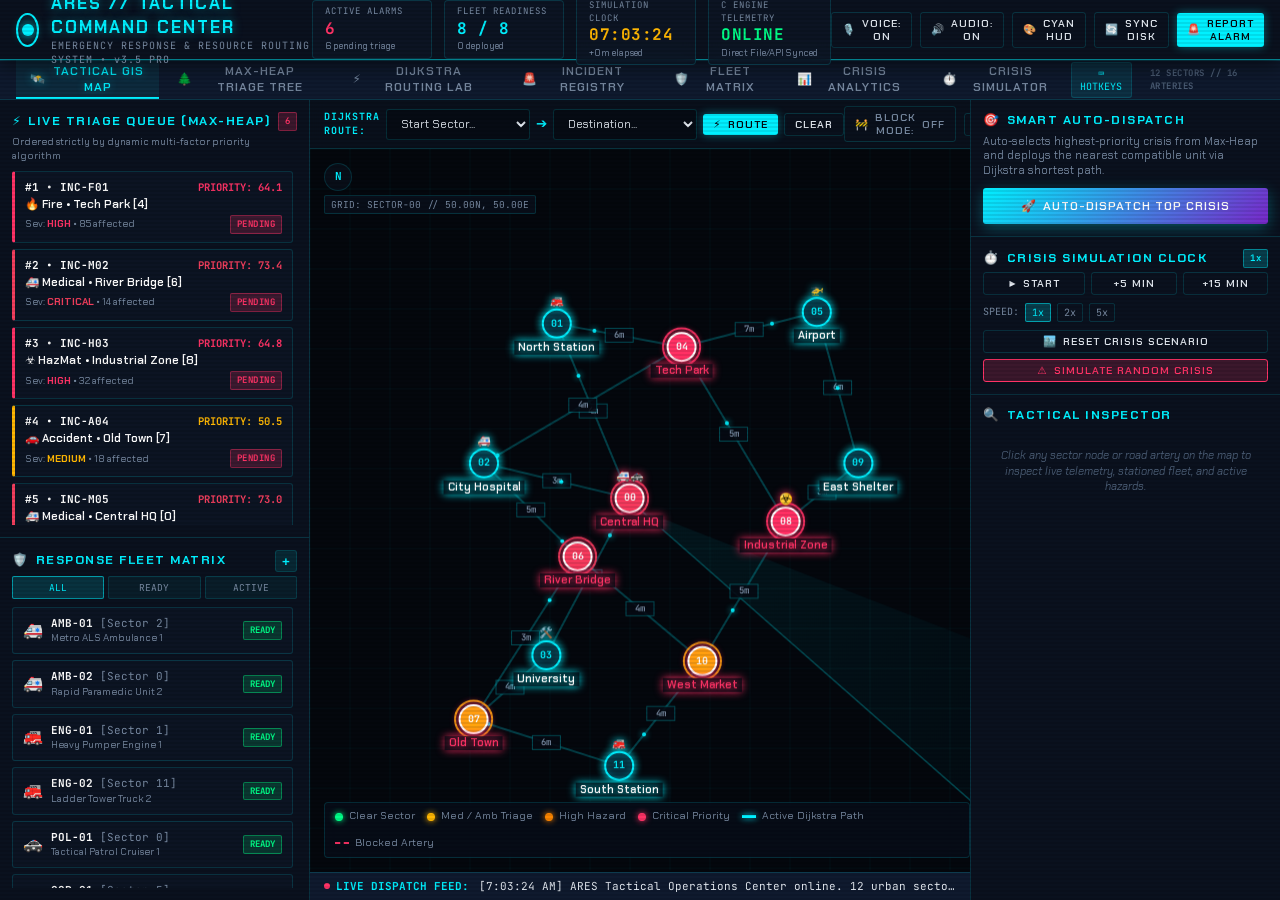
==== commit 6b98d8af: "Update ARES project" ====
--- a/index.html
+++ b/index.html
@@ -3,31 +3,32 @@
 <head>
   <meta charset="UTF-8">
   <meta name="viewport" content="width=device-width, initial-scale=1.0">
-  <title>ARES — Tactical Emergency Command & Spatial GIS Map</title>
+  <title>ARES — Tactical Emergency Command & Spatial GIS Operations Center</title>
+  <meta name="description" content="ARES: Advanced Emergency Response Resource Routing System. High-tech tactical GIS command center featuring real-time Dijkstra shortest-path routing, binary max-heap incident triage, and automated fleet dispatch.">
   <link rel="stylesheet" href="style.css">
   <link rel="preconnect" href="https://fonts.googleapis.com">
   <link rel="preconnect" href="https://fonts.gstatic.com" crossorigin>
-  <link href="https://fonts.googleapis.com/css2?family=Chakra+Petch:wght@400;500;600;700&family=JetBrains+Mono:wght@400;500;700&display=swap" rel="stylesheet">
+  <link href="https://fonts.googleapis.com/css2?family=Chakra+Petch:wght@400;500;600;700&family=JetBrains+Mono:wght@400;500;700&family=Outfit:wght@400;500;600;700&display=swap" rel="stylesheet">
 </head>
-<body class="cyber-hud">
-
-  <!-- TOP HEADER / TELEMETRY STATUS BAR -->
+<body class="cyber-hud theme-cyan">
+
+  <!-- TOP HUD / TELEMETRY STATUS BAR -->
   <header class="hud-header">
     <div class="brand-group">
-      <div class="radar-logo-pulse">
+      <div class="radar-logo-pulse" id="btn-brand-home" title="ARES Tactical Operations Center">
         <span class="pulse-ring"></span>
         <span class="core-dot"></span>
       </div>
       <div class="brand-titles">
         <div class="main-title">ARES // TACTICAL COMMAND CENTER</div>
-        <div class="sub-title">EMERGENCY RESPONSE &amp; RESOURCE ROUTING SYSTEM &bull; v3.2 PRO</div>
-      </div>
-    </div>
-
-    <!-- Live Telemetry KPI Pills -->
+        <div class="sub-title">EMERGENCY RESPONSE &amp; RESOURCE ROUTING SYSTEM &bull; v3.5 PRO</div>
+      </div>
+    </div>
+
+    <!-- Live Telemetry KPI Readouts -->
     <div class="kpi-group">
       <div class="kpi-card" id="kpi-incidents">
-        <div class="kpi-label">ACTIVE INCIDENTS</div>
+        <div class="kpi-label">ACTIVE ALARMS</div>
         <div class="kpi-value text-red" id="kpi-incidents-val">0</div>
         <div class="kpi-sub" id="kpi-pending-val">0 pending triage</div>
       </div>
@@ -47,206 +48,663 @@
       <div class="kpi-card" id="kpi-backend">
         <div class="kpi-label">C ENGINE TELEMETRY</div>
         <div class="kpi-value text-green" id="sync-status-indicator">ONLINE</div>
-        <div class="kpi-sub" id="sync-timestamp">Connected</div>
-      </div>
-    </div>
-
-    <!-- Quick Actions -->
+        <div class="kpi-sub" id="sync-timestamp">Direct File/API Synced</div>
+      </div>
+    </div>
+
+    <!-- Quick Action Toolset & Theme Selector -->
     <div class="header-actions">
-      <button class="btn btn-sm btn-outline" id="btn-audio-toggle" title="Toggle Tactical Audio Effects">
+      <!-- Voice Toggle -->
+      <button class="btn btn-sm btn-outline" id="btn-voice-toggle" title="Toggle AI Tactical Voice Telemetry">
+        <span class="icon" id="voice-icon">🎙️</span> <span id="voice-label">VOICE: ON</span>
+      </button>
+
+      <!-- Audio Toggle -->
+      <button class="btn btn-sm btn-outline" id="btn-audio-toggle" title="Toggle Tactical Web Audio Synthesizer">
         <span class="icon" id="audio-icon">🔊</span> <span id="audio-label">AUDIO: ON</span>
       </button>
-      <button class="btn btn-sm btn-outline" id="btn-sync-reload" title="Reload live telemetry from ARES C backend">
-        <span class="icon">🔄</span> SYNC C ENGINE
-      </button>
+
+      <!-- Theme Switcher -->
+      <div class="theme-dropdown-wrapper">
+        <button class="btn btn-sm btn-outline" id="btn-theme-menu" title="Change HUD Visual Theme">
+          <span class="icon">🎨</span> <span id="theme-label">CYAN HUD</span>
+        </button>
+        <div class="theme-dropdown-menu" id="theme-dropdown" style="display: none;">
+          <button class="theme-opt active" data-theme="theme-cyan"><span class="color-dot cyan"></span> Cyber Cyan</button>
+          <button class="theme-opt" data-theme="theme-crimson"><span class="color-dot crimson"></span> Crimson Alert</button>
+          <button class="theme-opt" data-theme="theme-night"><span class="color-dot green"></span> Night Ops Green</button>
+          <button class="theme-opt" data-theme="theme-amber"><span class="color-dot amber"></span> Thermal Amber</button>
+        </div>
+      </div>
+
+      <!-- Sync C Engine Button -->
+      <button class="btn btn-sm btn-outline" id="btn-sync-reload" title="Synchronize telemetry with disk (data/ares_live.json)">
+        <span class="icon">🔄</span> SYNC DISK
+      </button>
+
+      <!-- Report Emergency Button -->
       <button class="btn btn-sm btn-primary" id="btn-open-report-modal">
-        <span class="icon">🚨</span> REPORT INCIDENT
+        <span class="icon">🚨</span> REPORT ALARM
       </button>
     </div>
   </header>
 
-  <!-- MAIN HUD GRID -->
-  <main class="hud-main">
-
-    <!-- LEFT PANEL: PRIORITY MAX-HEAP & FLEET STATUS -->
-    <aside class="hud-sidebar hud-sidebar-left">
-      <!-- Live Priority Queue (Max-Heap) -->
-      <section class="panel-section heap-panel">
-        <div class="panel-header">
-          <div class="panel-title">
-            <span class="icon">⚡</span> LIVE TRIAGE QUEUE (MAX-HEAP)
-          </div>
-          <span class="badge badge-red" id="heap-count-badge">0</span>
-        </div>
-        <div class="panel-subtitle">Sorted strictly by real-time triage priority algorithm</div>
-        <div class="incident-list scrollbar-cyber" id="incident-list-container">
-          <!-- Dynamic incident cards -->
-        </div>
-      </section>
-
-      <!-- Fleet Readiness -->
-      <section class="panel-section fleet-panel">
-        <div class="panel-header">
-          <div class="panel-title">
-            <span class="icon">🛡️</span> RESPONSE FLEET MATRIX
-          </div>
-          <button class="btn-icon" id="btn-open-resource-modal" title="Commission new resource">+</button>
-        </div>
-        <div class="fleet-filter-bar">
-          <button class="filter-tab active" data-filter="all">ALL</button>
-          <button class="filter-tab" data-filter="available">READY</button>
-          <button class="filter-tab" data-filter="dispatched">ACTIVE</button>
-        </div>
-        <div class="fleet-list scrollbar-cyber" id="fleet-list-container">
-          <!-- Dynamic fleet cards -->
-        </div>
-      </section>
-    </aside>
-
-    <!-- CENTER AREA: INTERACTIVE TACTICAL MAP CANVAS -->
-    <section class="hud-map-area">
-      <!-- Map Top Toolbar -->
-      <div class="map-toolbar">
-        <div class="toolbar-left">
-          <div class="route-selector">
-            <span class="route-label">DIJKSTRA ROUTE:</span>
-            <select id="route-start-select" class="select-cyber">
-              <option value="">Start Sector...</option>
-            </select>
-            <span class="route-arrow">➔</span>
-            <select id="route-dest-select" class="select-cyber">
-              <option value="">Destination...</option>
-            </select>
-            <button class="btn btn-primary btn-sm" id="btn-find-path">
-              <span class="icon">⚡</span> ROUTE
+  <!-- NAVIGATION BAR (Primary Operation Views) -->
+  <nav class="hud-nav">
+    <div class="nav-tabs">
+      <button class="nav-tab active" data-view="view-map" id="tab-nav-map">
+        <span class="nav-icon">🛰️</span> TACTICAL GIS MAP
+      </button>
+      <button class="nav-tab" data-view="view-heap" id="tab-nav-heap">
+        <span class="nav-icon">🌲</span> MAX-HEAP TRIAGE TREE
+      </button>
+      <button class="nav-tab" data-view="view-dijkstra" id="tab-nav-dijkstra">
+        <span class="nav-icon">⚡</span> DIJKSTRA ROUTING LAB
+      </button>
+      <button class="nav-tab" data-view="view-incidents" id="tab-nav-incidents">
+        <span class="nav-icon">🚨</span> INCIDENT REGISTRY
+      </button>
+      <button class="nav-tab" data-view="view-fleet" id="tab-nav-fleet">
+        <span class="nav-icon">🛡️</span> FLEET MATRIX
+      </button>
+      <button class="nav-tab" data-view="view-analytics" id="tab-nav-analytics">
+        <span class="nav-icon">📊</span> CRISIS ANALYTICS
+      </button>
+      <button class="nav-tab" data-view="view-simulation" id="tab-nav-simulation">
+        <span class="nav-icon">⏱️</span> CRISIS SIMULATOR
+      </button>
+    </div>
+
+    <!-- Quick Shortcuts / Help trigger -->
+    <div class="nav-meta">
+      <button class="btn-meta" id="btn-shortcuts-help" title="View Keyboard Shortcuts">⌨️ HOTKEYS</button>
+      <span class="badge badge-meta">12 SECTORS // 16 ARTERIES</span>
+    </div>
+  </nav>
+
+  <!-- MAIN HUD CONTENT CONTAINER -->
+  <main class="hud-main-container">
+
+    <!-- ====================================================================
+         VIEW 1: TACTICAL GIS MAP & DISPATCH CONTROLLER
+         ==================================================================== -->
+    <div class="view-panel active" id="view-map">
+      <div class="hud-grid-layout">
+        
+        <!-- LEFT SIDEBAR: PRIORITY MAX-HEAP & FLEET OVERVIEW -->
+        <aside class="hud-sidebar hud-sidebar-left">
+          <!-- Live Priority Queue (Max-Heap) -->
+          <section class="panel-section heap-panel">
+            <div class="panel-header">
+              <div class="panel-title">
+                <span class="icon">⚡</span> LIVE TRIAGE QUEUE (MAX-HEAP)
+              </div>
+              <span class="badge badge-red" id="heap-count-badge">0</span>
+            </div>
+            <div class="panel-subtitle">Ordered strictly by dynamic multi-factor priority algorithm</div>
+            <div class="incident-list scrollbar-cyber" id="incident-list-container">
+              <!-- Dynamically populated incident cards -->
+            </div>
+          </section>
+
+          <!-- Fleet Readiness Preview -->
+          <section class="panel-section fleet-panel">
+            <div class="panel-header">
+              <div class="panel-title">
+                <span class="icon">🛡️</span> RESPONSE FLEET MATRIX
+              </div>
+              <button class="btn-icon" id="btn-open-resource-modal" title="Commission new resource">+</button>
+            </div>
+            <div class="fleet-filter-bar">
+              <button class="filter-tab active" data-filter="all">ALL</button>
+              <button class="filter-tab" data-filter="available">READY</button>
+              <button class="filter-tab" data-filter="dispatched">ACTIVE</button>
+            </div>
+            <div class="fleet-list scrollbar-cyber" id="fleet-list-container">
+              <!-- Dynamically populated fleet cards -->
+            </div>
+          </section>
+        </aside>
+
+        <!-- CENTER AREA: INTERACTIVE TACTICAL MAP CANVAS -->
+        <section class="hud-map-area">
+          <!-- Map Top Toolbar -->
+          <div class="map-toolbar">
+            <div class="toolbar-left">
+              <div class="route-selector">
+                <span class="route-label">DIJKSTRA ROUTE:</span>
+                <select id="route-start-select" class="select-cyber">
+                  <option value="">Start Sector...</option>
+                </select>
+                <span class="route-arrow">➔</span>
+                <select id="route-dest-select" class="select-cyber">
+                  <option value="">Destination...</option>
+                </select>
+                <button class="btn btn-primary btn-sm" id="btn-find-path">
+                  <span class="icon">⚡</span> ROUTE
+                </button>
+                <button class="btn btn-outline btn-sm" id="btn-clear-path">CLEAR</button>
+              </div>
+            </div>
+
+            <div class="toolbar-right">
+              <button class="btn btn-sm btn-toggle" id="btn-toggle-block-mode" title="Click roads directly on map to block/unblock">
+                <span class="icon">🚧</span> BLOCK MODE: <span id="block-mode-status">OFF</span>
+              </button>
+              <button class="btn btn-sm btn-icon-only" id="btn-reset-view" title="Reset View &amp; Center Map">🎯</button>
+              <button class="btn btn-sm btn-icon-only" id="btn-toggle-flow" title="Toggle Traffic Flow Particles">✨</button>
+              <button class="btn btn-sm btn-icon-only" id="btn-toggle-radar" title="Toggle Radar Sweep">📡</button>
+              <button class="btn btn-sm btn-icon-only" id="btn-toggle-labels" title="Toggle Sector Labels">🏷️</button>
+            </div>
+          </div>
+
+          <!-- Canvas Container -->
+          <div class="canvas-wrapper" id="canvas-wrapper">
+            <canvas id="ares-map-canvas"></canvas>
+
+            <!-- Overlaid Map Compass & Coordinate Readout -->
+            <div class="map-compass">
+              <div class="compass-rose">N</div>
+              <div class="coord-readout" id="coord-readout">GRID: SECTOR-00 // 50.00N, 50.00E</div>
+            </div>
+
+            <!-- Overlaid Map Legend -->
+            <div class="map-legend">
+              <div class="legend-item"><span class="legend-dot green"></span> Clear Sector</div>
+              <div class="legend-item"><span class="legend-dot yellow"></span> Med / Amb Triage</div>
+              <div class="legend-item"><span class="legend-dot orange"></span> High Hazard</div>
+              <div class="legend-item"><span class="legend-dot red"></span> Critical Priority</div>
+              <div class="legend-item"><span class="legend-line cyan"></span> Active Dijkstra Path</div>
+              <div class="legend-item"><span class="legend-line red-dash"></span> Blocked Artery</div>
+            </div>
+
+            <!-- Floating Dijkstra Route Info HUD -->
+            <div class="route-info-card" id="route-info-card" style="display: none;">
+              <div class="route-info-header">
+                <span class="icon">⚡</span> OPTIMAL DIJKSTRA ROUTE COMPUTED
+                <button class="btn-close-sm" id="btn-close-route-info">&times;</button>
+              </div>
+              <div class="route-info-body">
+                <div class="route-metrics">
+                  <div class="rm-item"><span class="rm-val text-cyan" id="route-cost-val">0 min</span><span class="rm-lbl">EST. TRAVEL TIME</span></div>
+                  <div class="rm-item"><span class="rm-val text-green" id="route-hops-val">0</span><span class="rm-lbl">NETWORK HOPS</span></div>
+                  <div class="rm-item"><span class="rm-val text-amber" id="route-eff-val">100%</span><span class="rm-lbl">EFFICIENCY</span></div>
+                </div>
+                <div class="route-nodes-flow" id="route-nodes-flow">
+                  <!-- Node hops badges dynamically populated -->
+                </div>
+              </div>
+            </div>
+          </div>
+
+          <!-- Bottom Event Stream / Live Ticker -->
+          <div class="event-stream-bar">
+            <div class="stream-label"><span class="live-dot"></span> LIVE DISPATCH FEED:</div>
+            <div class="stream-ticker" id="stream-ticker">
+              ARES Command System operational &bull; Monitoring 12 urban sectors &bull; Ready for deployment
+            </div>
+          </div>
+        </section>
+
+        <!-- RIGHT SIDEBAR: SMART DISPATCH & SECTOR INSPECTOR -->
+        <aside class="hud-sidebar hud-sidebar-right">
+          <!-- Smart Auto-Dispatch Wizard -->
+          <section class="panel-section dispatch-panel">
+            <div class="panel-header">
+              <div class="panel-title">
+                <span class="icon">🎯</span> SMART AUTO-DISPATCH
+              </div>
+            </div>
+            <div class="dispatch-body">
+              <p class="panel-text">Auto-selects highest-priority crisis from Max-Heap and deploys the nearest compatible unit via Dijkstra shortest path.</p>
+              <button class="btn btn-block btn-accent" id="btn-auto-dispatch-top">
+                <span class="icon">🚀</span> AUTO-DISPATCH TOP CRISIS
+              </button>
+            </div>
+          </section>
+
+          <!-- Simulation Quick Controller -->
+          <section class="panel-section sim-panel">
+            <div class="panel-header">
+              <div class="panel-title">
+                <span class="icon">⏱️</span> CRISIS SIMULATION CLOCK
+              </div>
+              <span class="badge badge-cyan" id="sim-speed-badge">1x</span>
+            </div>
+            <div class="sim-controls">
+              <div class="sim-btn-group">
+                <button class="btn btn-sm btn-outline" id="btn-sim-play"><span class="icon" id="sim-play-icon">▶</span> <span id="sim-play-text">START</span></button>
+                <button class="btn btn-sm btn-outline" id="btn-sim-step5">+5 MIN</button>
+                <button class="btn btn-sm btn-outline" id="btn-sim-step15">+15 MIN</button>
+              </div>
+              <div class="sim-speed-group">
+                <span class="speed-label">SPEED:</span>
+                <button class="btn-speed active" data-speed="1">1x</button>
+                <button class="btn-speed" data-speed="2">2x</button>
+                <button class="btn-speed" data-speed="5">5x</button>
+              </div>
+              <div class="sim-action-group">
+                <button class="btn btn-sm btn-outline btn-block" id="btn-load-scenario">
+                  <span class="icon">🏙️</span> RESET CRISIS SCENARIO
+                </button>
+                <button class="btn btn-sm btn-danger btn-block" id="btn-trigger-disaster">
+                  <span class="icon">⚠️</span> SIMULATE RANDOM CRISIS
+                </button>
+              </div>
+            </div>
+          </section>
+
+          <!-- Tactical Inspector Panel -->
+          <section class="panel-section inspector-panel">
+            <div class="panel-header">
+              <div class="panel-title">
+                <span class="icon">🔍</span> TACTICAL INSPECTOR
+              </div>
+            </div>
+            <div class="inspector-content scrollbar-cyber" id="inspector-content">
+              <div class="inspector-placeholder">
+                Click any sector node or road artery on the map to inspect live telemetry, stationed fleet, and active hazards.
+              </div>
+            </div>
+          </section>
+        </aside>
+
+      </div>
+    </div>
+
+    <!-- ====================================================================
+         VIEW 2: BINARY MAX-HEAP PRIORITY QUEUE VISUALIZER
+         ==================================================================== -->
+    <div class="view-panel" id="view-heap">
+      <div class="data-structure-layout">
+        <div class="ds-header-bar">
+          <div>
+            <h2><span class="icon">🌲</span> BINARY MAX-HEAP // REAL-TIME INCIDENT TRIAGE ENGINE</h2>
+            <p class="subtitle">Complete visual inspection of the Binary Max-Heap priority queue data structure used in ARES</p>
+          </div>
+          <div class="ds-actions">
+            <button class="btn btn-outline btn-sm" id="btn-heap-refresh">🔄 RECALCULATE HEAP</button>
+            <button class="btn btn-primary btn-sm" id="btn-heap-pop">⚡ POP TOP CRISIS</button>
+          </div>
+        </div>
+
+        <div class="ds-grid">
+          <!-- Heap Tree Canvas Visualizer -->
+          <div class="card ds-tree-card">
+            <div class="card-title">
+              <span>BINARY HEAP TREE TOPOLOGY</span>
+              <span class="badge badge-cyan" id="heap-tree-count-badge">0 NODES</span>
+            </div>
+            <div class="canvas-tree-container">
+              <canvas id="heap-tree-canvas"></canvas>
+            </div>
+            <div class="heap-property-explainer">
+              <span class="tag">Max-Heap Property:</span> Parent Score $\ge$ Child Scores &bull;
+              <span class="tag">Indexing:</span> Parent = $\lfloor(i-1)/2\rfloor$, Left = $2i+1$, Right = $2i+2$
+            </div>
+          </div>
+
+          <!-- Heap Array & Mathematical Breakdown -->
+          <div class="card ds-array-card">
+            <div class="card-title">HEAP ARRAY REPRESENTATION &bull; A[0..N-1]</div>
+            <div class="heap-array-view scrollbar-cyber" id="heap-array-container">
+              <!-- Array index cards -->
+            </div>
+
+            <div class="card-title" style="margin-top: 20px;">MATHEMATICAL PRIORITY FORMULA BREAKDOWN</div>
+            <div class="formula-box">
+              <div class="formula-math">
+                Priority = 100 &times; ( 0.40 &times; (Severity / 4) + 0.25 &times; min(Affected, 1000) / 1000 + 0.20 &times; TypeRisk + 0.15 &times; min(WaitTime, 3600) / 3600 )
+              </div>
+              <div class="formula-weights">
+                <div class="f-weight"><span class="w-pct text-red">40%</span> <span class="w-name">Severity Level (1-4)</span></div>
+                <div class="f-weight"><span class="w-pct text-amber">25%</span> <span class="w-name">Affected Casualties</span></div>
+                <div class="f-weight"><span class="w-pct text-magenta">20%</span> <span class="w-name">Emergency Type Risk</span></div>
+                <div class="f-weight"><span class="w-pct text-cyan">15%</span> <span class="w-name">Waiting / Elapsed Time</span></div>
+              </div>
+            </div>
+
+            <div class="card-title" style="margin-top: 20px;">TRIAGE QUEUE RANKINGS</div>
+            <div class="heap-table-wrapper scrollbar-cyber">
+              <table class="table-cyber" id="heap-ranked-table">
+                <thead>
+                  <tr>
+                    <th>Heap Index</th>
+                    <th>ID</th>
+                    <th>Type</th>
+                    <th>Sector</th>
+                    <th>Severity</th>
+                    <th>Affected</th>
+                    <th>Score</th>
+                    <th>Action</th>
+                  </tr>
+                </thead>
+                <tbody>
+                  <!-- Populated dynamically -->
+                </tbody>
+              </table>
+            </div>
+          </div>
+        </div>
+      </div>
+    </div>
+
+    <!-- ====================================================================
+         VIEW 3: DIJKSTRA ROUTING & GRAPH EXPLORER
+         ==================================================================== -->
+    <div class="view-panel" id="view-dijkstra">
+      <div class="data-structure-layout">
+        <div class="ds-header-bar">
+          <div>
+            <h2><span class="icon">⚡</span> DYNAMIC DIJKSTRA ROUTING // CITY NETWORK GRAPH LAB</h2>
+            <p class="subtitle">Shortest path computation with real-time road blockage handling, relaxation table, and graph adjacency matrix</p>
+          </div>
+          <div class="ds-actions">
+            <div class="dijkstra-inputs">
+              <select id="dijkstra-lab-start" class="select-cyber"><option value="">Start Sector...</option></select>
+              <span>➔</span>
+              <select id="dijkstra-lab-dest" class="select-cyber"><option value="">Destination...</option></select>
+              <button class="btn btn-primary btn-sm" id="btn-dijkstra-lab-compute">COMPUTE PATH</button>
+            </div>
+          </div>
+        </div>
+
+        <div class="dijkstra-grid">
+          <!-- Step-by-Step Shortest Path Result & Relaxation Table -->
+          <div class="card dijkstra-steps-card">
+            <div class="card-title">
+              <span>ALGORITHM EXECUTION &amp; DISTANCE RELAXATION TABLE</span>
+              <span class="badge badge-green" id="dijkstra-status-badge">OPTIMAL FOUND</span>
+            </div>
+            
+            <div class="dijkstra-summary-banner" id="dijkstra-summary-banner">
+              Select Start and Destination sectors above to compute and trace Dijkstra's algorithm.
+            </div>
+
+            <div class="relaxation-table-wrapper scrollbar-cyber">
+              <table class="table-cyber" id="dijkstra-relaxation-table">
+                <thead>
+                  <tr>
+                    <th>Node ID</th>
+                    <th>Sector Label</th>
+                    <th>Tentative Dist (min)</th>
+                    <th>Previous Hop</th>
+                    <th>Visited State</th>
+                  </tr>
+                </thead>
+                <tbody>
+                  <!-- Populated dynamically -->
+                </tbody>
+              </table>
+            </div>
+          </div>
+
+          <!-- City Network Adjacency Matrix & Road Blockage Control -->
+          <div class="card dijkstra-matrix-card">
+            <div class="card-title">
+              <span>CITY GRAPH ADJACENCY MATRIX &amp; ROAD OBSTRUCTIONS</span>
+              <span class="badge badge-amber" id="blocked-roads-count-badge">0 ROADS BLOCKED</span>
+            </div>
+            <p class="panel-subtitle">Click any cell or road row to toggle disaster blockage and observe dynamic re-routing.</p>
+
+            <div class="roads-table-wrapper scrollbar-cyber">
+              <table class="table-cyber" id="roads-table">
+                <thead>
+                  <tr>
+                    <th>Road Segment</th>
+                    <th>Travel Time</th>
+                    <th>Status</th>
+                    <th>Action</th>
+                  </tr>
+                </thead>
+                <tbody>
+                  <!-- Populated dynamically -->
+                </tbody>
+              </table>
+            </div>
+          </div>
+        </div>
+      </div>
+    </div>
+
+    <!-- ====================================================================
+         VIEW 4: INCIDENT REGISTRY (FULL CRUD OPERATIONS)
+         ==================================================================== -->
+    <div class="view-panel" id="view-incidents">
+      <div class="registry-layout">
+        <div class="registry-header">
+          <div>
+            <h2><span class="icon">🚨</span> INCIDENT REGISTRY // EMERGENCY OPERATIONS CENTER</h2>
+            <p class="subtitle">Complete lifecycle management: create, inspect, update priority, reassign, resolve, and archive alarms</p>
+          </div>
+          <div class="registry-controls">
+            <input type="text" id="inc-search-input" class="input-cyber input-search" placeholder="🔍 Search by ID, reporter, description, sector...">
+            <div class="filter-btn-group" id="inc-status-filter-group">
+              <button class="filter-tab active" data-inc-filter="all">ALL</button>
+              <button class="filter-tab" data-inc-filter="0">PENDING</button>
+              <button class="filter-tab" data-inc-filter="1">ACTIVE</button>
+              <button class="filter-tab" data-inc-filter="2">RESOLVED</button>
+              <button class="filter-tab" data-inc-filter="3">CANCELLED</button>
+            </div>
+            <button class="btn btn-primary btn-sm" id="btn-inc-new-alarm">
+              <span class="icon">🚨</span> + NEW ALARM
             </button>
-            <button class="btn btn-outline btn-sm" id="btn-clear-path">CLEAR</button>
-          </div>
-        </div>
-
-        <div class="toolbar-right">
-          <button class="btn btn-sm btn-toggle" id="btn-toggle-block-mode" title="Click roads directly on map to block/unblock">
-            <span class="icon">🚧</span> ROAD BLOCK MODE: <span id="block-mode-status">OFF</span>
-          </button>
-          <button class="btn btn-sm btn-icon-only" id="btn-reset-view" title="Reset View &amp; Center Map">🎯</button>
-          <button class="btn btn-sm btn-icon-only" id="btn-toggle-flow" title="Toggle Traffic Flow Particles">✨</button>
-          <button class="btn btn-sm btn-icon-only" id="btn-toggle-radar" title="Toggle Radar Sweep">📡</button>
-        </div>
-      </div>
-
-      <!-- Canvas Container -->
-      <div class="canvas-wrapper" id="canvas-wrapper">
-        <canvas id="ares-map-canvas"></canvas>
-
-        <!-- Overlaid Map Legend & Compass -->
-        <div class="map-compass">
-          <div class="compass-rose">N</div>
-          <div class="coord-readout" id="coord-readout">GRID: SECTOR-00 // 50.00N, 50.00E</div>
-        </div>
-
-        <div class="map-legend">
-          <div class="legend-item"><span class="legend-dot green"></span> Clear Sector</div>
-          <div class="legend-item"><span class="legend-dot yellow"></span> Med / Amb Triage</div>
-          <div class="legend-item"><span class="legend-dot orange"></span> High Hazard</div>
-          <div class="legend-item"><span class="legend-dot red"></span> Critical Priority</div>
-          <div class="legend-item"><span class="legend-line cyan"></span> Active Dijkstra Path</div>
-          <div class="legend-item"><span class="legend-line red-dash"></span> Blocked Artery</div>
-        </div>
-
-        <!-- Floating Dijkstra Route Info HUD -->
-        <div class="route-info-card" id="route-info-card" style="display: none;">
-          <div class="route-info-header">
-            <span class="icon">⚡</span> OPTIMAL DIJKSTRA ROUTE COMPUTED
-            <button class="btn-close-sm" id="btn-close-route-info">&times;</button>
-          </div>
-          <div class="route-info-body">
-            <div class="route-metrics">
-              <div class="rm-item"><span class="rm-val text-cyan" id="route-cost-val">0 min</span><span class="rm-lbl">EST. TRAVEL TIME</span></div>
-              <div class="rm-item"><span class="rm-val text-green" id="route-hops-val">0</span><span class="rm-lbl">NETWORK HOPS</span></div>
-              <div class="rm-item"><span class="rm-val text-amber" id="route-eff-val">100%</span><span class="rm-lbl">EFFICIENCY</span></div>
-            </div>
-            <div class="route-nodes-flow" id="route-nodes-flow">
-              <!-- Node hops badges -->
-            </div>
-          </div>
-        </div>
-      </div>
-
-      <!-- Bottom Event Stream / Live Ticker -->
-      <div class="event-stream-bar">
-        <div class="stream-label"><span class="live-dot"></span> LIVE DISPATCH FEED:</div>
-        <div class="stream-ticker" id="stream-ticker">
-          ARES Command System operational &bull; Monitoring 12 urban sectors &bull; 0 alarms active
-        </div>
-      </div>
-    </section>
-
-    <!-- RIGHT PANEL: DISPATCH CONTROLLER, SIMULATION CLOCK, INSPECTOR -->
-    <aside class="hud-sidebar hud-sidebar-right">
-      <!-- Smart Auto-Dispatch Wizard -->
-      <section class="panel-section dispatch-panel">
-        <div class="panel-header">
-          <div class="panel-title">
-            <span class="icon">🎯</span> SMART AUTO-DISPATCH
-          </div>
-        </div>
-        <div class="dispatch-body">
-          <p class="panel-text">Auto-selects highest priority crisis from Max-Heap and deploys nearest compatible unit via Dijkstra shortest path.</p>
-          <button class="btn btn-block btn-accent" id="btn-auto-dispatch-top">
-            <span class="icon">🚀</span> AUTO-DISPATCH TOP CRISIS
-          </button>
-        </div>
-      </section>
-
-      <!-- Simulation Controller -->
-      <section class="panel-section sim-panel">
-        <div class="panel-header">
-          <div class="panel-title">
-            <span class="icon">⏱️</span> CRISIS SIMULATION CLOCK
-          </div>
-          <span class="badge badge-cyan" id="sim-speed-badge">1x</span>
-        </div>
-        <div class="sim-controls">
-          <div class="sim-btn-group">
-            <button class="btn btn-sm btn-outline" id="btn-sim-play"><span class="icon" id="sim-play-icon">▶</span> <span id="sim-play-text">START</span></button>
-            <button class="btn btn-sm btn-outline" id="btn-sim-step5">+5 MIN</button>
-            <button class="btn btn-sm btn-outline" id="btn-sim-step15">+15 MIN</button>
-          </div>
-          <div class="sim-speed-group">
-            <span class="speed-label">SPEED:</span>
-            <button class="btn-speed active" data-speed="1">1x</button>
-            <button class="btn-speed" data-speed="2">2x</button>
-            <button class="btn-speed" data-speed="5">5x</button>
-          </div>
-          <div class="sim-action-group">
-            <button class="btn btn-sm btn-outline btn-block" id="btn-load-scenario">
-              <span class="icon">🏙️</span> RELOAD CRISIS SCENARIO
+          </div>
+        </div>
+
+        <div class="registry-table-card scrollbar-cyber">
+          <table class="table-cyber" id="emergencies-master-table">
+            <thead>
+              <tr>
+                <th>ID</th>
+                <th>Type</th>
+                <th>Sector Location</th>
+                <th>Severity</th>
+                <th>Affected</th>
+                <th>Priority Score</th>
+                <th>Status</th>
+                <th>Assigned Unit</th>
+                <th>Reported Time</th>
+                <th>Actions</th>
+              </tr>
+            </thead>
+            <tbody>
+              <!-- Populated dynamically -->
+            </tbody>
+          </table>
+        </div>
+      </div>
+    </div>
+
+    <!-- ====================================================================
+         VIEW 5: FLEET MATRIX (FULL CRUD OPERATIONS)
+         ==================================================================== -->
+    <div class="view-panel" id="view-fleet">
+      <div class="registry-layout">
+        <div class="registry-header">
+          <div>
+            <h2><span class="icon">🛡️</span> FLEET COMMAND MATRIX // RESPONSE UNITS REGISTRY</h2>
+            <p class="subtitle">Monitor response fleet readiness, commission new units, dispatch to crisis sectors, and complete missions</p>
+          </div>
+          <div class="registry-controls">
+            <input type="text" id="fleet-search-input" class="input-cyber input-search" placeholder="🔍 Search unit callsign, name, sector...">
+            <div class="filter-btn-group" id="fleet-status-filter-group">
+              <button class="filter-tab active" data-fleet-filter="all">ALL</button>
+              <button class="filter-tab" data-fleet-filter="0">AVAILABLE</button>
+              <button class="filter-tab" data-fleet-filter="1">DISPATCHED</button>
+              <button class="filter-tab" data-fleet-filter="2">UNAVAILABLE</button>
+              <button class="filter-tab" data-fleet-filter="3">RETURNING</button>
+            </div>
+            <button class="btn btn-primary btn-sm" id="btn-fleet-commission-modal">
+              <span class="icon">🛡️</span> + COMMISSION UNIT
             </button>
-            <button class="btn btn-sm btn-danger btn-block" id="btn-trigger-disaster">
-              <span class="icon">⚠️</span> SIMULATE RANDOM CRISIS
-            </button>
-          </div>
-        </div>
-      </section>
-
-      <!-- Inspector Panel (Selected Node / Edge / Incident Details) -->
-      <section class="panel-section inspector-panel">
-        <div class="panel-header">
-          <div class="panel-title">
-            <span class="icon">🔍</span> TACTICAL INSPECTOR
-          </div>
-        </div>
-        <div class="inspector-content scrollbar-cyber" id="inspector-content">
-          <div class="inspector-placeholder">
-            Click any sector node or road artery on the map to inspect live telemetry, stationed fleet, and active hazards.
-          </div>
-        </div>
-      </section>
-    </aside>
+          </div>
+        </div>
+
+        <div class="registry-table-card scrollbar-cyber">
+          <table class="table-cyber" id="fleet-master-table">
+            <thead>
+              <tr>
+                <th>Call Sign</th>
+                <th>Unit Descriptor</th>
+                <th>Classification</th>
+                <th>Base Station</th>
+                <th>Current Sector</th>
+                <th>Capacity</th>
+                <th>Status</th>
+                <th>Assigned Incident</th>
+                <th>Actions</th>
+              </tr>
+            </thead>
+            <tbody>
+              <!-- Populated dynamically -->
+            </tbody>
+          </table>
+        </div>
+      </div>
+    </div>
+
+    <!-- ====================================================================
+         VIEW 6: CRISIS ANALYTICS & CITY HEATMAP
+         ==================================================================== -->
+    <div class="view-panel" id="view-analytics">
+      <div class="analytics-layout">
+        <div class="registry-header">
+          <div>
+            <h2><span class="icon">📊</span> CRISIS ANALYTICS // CITY TELEMETRY &amp; PERFORMANCE DASHBOARD</h2>
+            <p class="subtitle">Operational statistics, casualty density, fleet deployment ratios, and response performance metrics</p>
+          </div>
+          <button class="btn btn-outline btn-sm" id="btn-analytics-refresh">🔄 REFRESH METRICS</button>
+        </div>
+
+        <div class="analytics-kpi-row">
+          <div class="kpi-box">
+            <div class="kpi-num text-red" id="an-total-incidents">0</div>
+            <div class="kpi-title">TOTAL RECORDED CRISES</div>
+            <div class="kpi-desc">Cumulative logged emergencies</div>
+          </div>
+          <div class="kpi-box">
+            <div class="kpi-num text-amber" id="an-total-casualties">0</div>
+            <div class="kpi-title">TOTAL CITIZENS AFFECTED</div>
+            <div class="kpi-desc">Across all monitored sectors</div>
+          </div>
+          <div class="kpi-box">
+            <div class="kpi-num text-cyan" id="an-fleet-util">0%</div>
+            <div class="kpi-title">FLEET DEPLOYMENT RATE</div>
+            <div class="kpi-desc">Units currently in active missions</div>
+          </div>
+          <div class="kpi-box">
+            <div class="kpi-num text-green" id="an-resolution-rate">0%</div>
+            <div class="kpi-title">STABILIZATION RATE</div>
+            <div class="kpi-desc">Emergencies successfully resolved</div>
+          </div>
+        </div>
+
+        <div class="analytics-charts-grid">
+          <!-- Severity Breakdown Chart -->
+          <div class="card chart-card">
+            <div class="card-title">INCIDENT SEVERITY DISTRIBUTION</div>
+            <div class="chart-canvas-wrapper">
+              <canvas id="chart-severity-canvas"></canvas>
+            </div>
+            <div class="chart-legend-row" id="chart-severity-legend"></div>
+          </div>
+
+          <!-- Type Distribution Chart -->
+          <div class="card chart-card">
+            <div class="card-title">EMERGENCY CLASSIFICATION BREAKDOWN</div>
+            <div class="chart-canvas-wrapper">
+              <canvas id="chart-types-canvas"></canvas>
+            </div>
+            <div class="chart-legend-row" id="chart-types-legend"></div>
+          </div>
+
+          <!-- Sector Casualties Ranking -->
+          <div class="card chart-card full-width">
+            <div class="card-title">SECTOR HAZARD &amp; CASUALTY DENSITY RANKING</div>
+            <div class="sector-density-grid scrollbar-cyber" id="sector-density-list">
+              <!-- Sector ranking bars -->
+            </div>
+          </div>
+        </div>
+      </div>
+    </div>
+
+    <!-- ====================================================================
+         VIEW 7: CRISIS SIMULATOR & SCENARIO LAB
+         ==================================================================== -->
+    <div class="view-panel" id="view-simulation">
+      <div class="simulation-lab-layout">
+        <div class="registry-header">
+          <div>
+            <h2><span class="icon">⏱️</span> CRISIS SIMULATION &amp; DISASTER SCENARIO LAB</h2>
+            <p class="subtitle">Step-time simulation clock, multi-alarm disaster scenarios, road collapse simulations, and automated event log</p>
+          </div>
+          <div class="ds-actions">
+            <button class="btn btn-danger btn-sm" id="btn-lab-trigger-disaster">⚠️ TRIGGER RANDOM DISASTER</button>
+          </div>
+        </div>
+
+        <div class="sim-lab-grid">
+          <!-- Simulation Controller Card -->
+          <div class="card sim-lab-controls-card">
+            <div class="card-title">TEMPORAL CLOCK CONTROLS</div>
+            
+            <div class="sim-clock-hero">
+              <div class="clock-time" id="lab-clock-time">00:00:00</div>
+              <div class="clock-elapsed" id="lab-clock-elapsed">+0 minutes elapsed</div>
+            </div>
+
+            <div class="sim-playback-row">
+              <button class="btn btn-primary" id="btn-lab-play">
+                <span class="icon" id="lab-play-icon">▶</span> <span id="lab-play-text">START TIME ENGINE</span>
+              </button>
+              <button class="btn btn-outline" id="btn-lab-step1">+1 MIN</button>
+              <button class="btn btn-outline" id="btn-lab-step5">+5 MIN</button>
+              <button class="btn btn-outline" id="btn-lab-step15">+15 MIN</button>
+              <button class="btn btn-outline" id="btn-lab-step60">+60 MIN</button>
+            </div>
+
+            <div class="card-title" style="margin-top: 24px;">SCENARIO PRESETS</div>
+            <div class="scenario-buttons-grid">
+              <button class="btn-scenario" data-scenario="metro">
+                <div class="sc-title">🏙️ Metro Crisis Scenario</div>
+                <div class="sc-desc">6 multi-alarm incidents across university, hospital, tech park, and bridge</div>
+              </button>
+              <button class="btn-scenario" data-scenario="earthquake">
+                <div class="sc-title">🌋 7.2 Richter Earthquake</div>
+                <div class="sc-desc">Catastrophic structural collapse, bridge damage, and multiple gas leaks</div>
+              </button>
+              <button class="btn-scenario" data-scenario="chemical">
+                <div class="sc-title">☣️ Industrial Chemical Breach</div>
+                <div class="sc-desc">HazMat toxic cloud at Industrial Zone with blocked surrounding arteries</div>
+              </button>
+              <button class="btn-scenario" data-scenario="flood">
+                <div class="sc-title">🌊 River Flash Flood</div>
+                <div class="sc-desc">Canal overflow inundates River Bridge and Market; ambulance water reroutes</div>
+              </button>
+            </div>
+          </div>
+
+          <!-- Simulation Live Audit Event Log -->
+          <div class="card sim-lab-log-card">
+            <div class="card-title">
+              <span>SIMULATION TELEMETRY &amp; EVENT LOG</span>
+              <button class="btn-sm btn-outline" id="btn-clear-log">CLEAR</button>
+            </div>
+            <div class="event-audit-log scrollbar-cyber" id="event-audit-log">
+              <!-- Chronological events populated dynamically -->
+            </div>
+          </div>
+        </div>
+      </div>
+    </div>
 
   </main>
 
-  <!-- MODAL: REPORT EMERGENCY -->
+  <!-- ======================================================================
+       MODAL: REPORT EMERGENCY INCIDENT
+       ====================================================================== -->
   <div class="modal-backdrop" id="modal-report" style="display: none;">
     <div class="modal-dialog">
       <div class="modal-header">
@@ -317,7 +775,9 @@
     </div>
   </div>
 
-  <!-- MODAL: COMMISSION RESOURCE -->
+  <!-- ======================================================================
+       MODAL: COMMISSION RESPONSE UNIT
+       ====================================================================== -->
   <div class="modal-backdrop" id="modal-resource" style="display: none;">
     <div class="modal-dialog">
       <div class="modal-header">
@@ -372,7 +832,143 @@
     </div>
   </div>
 
-  <!-- LOAD INITIAL JS DATA BRIDGE (Ensures 100% offline file:// capability) -->
+  <!-- ======================================================================
+       MODAL: EDIT EMERGENCY INCIDENT
+       ====================================================================== -->
+  <div class="modal-backdrop" id="modal-edit-emergency" style="display: none;">
+    <div class="modal-dialog">
+      <div class="modal-header">
+        <div class="modal-title"><span class="icon">✏️</span> EDIT INCIDENT RECORD // <span id="edit-emg-id-title">INC-000</span></div>
+        <button class="modal-close" id="btn-close-edit-emg-modal">&times;</button>
+      </div>
+      <form id="form-edit-emergency">
+        <input type="hidden" id="edit-emg-id">
+        <div class="modal-body">
+          <div class="form-row">
+            <div class="form-group">
+              <label for="edit-emg-status">Status</label>
+              <select id="edit-emg-status" class="select-cyber" required>
+                <option value="0">Pending</option>
+                <option value="1">Active (Dispatched)</option>
+                <option value="2">Resolved</option>
+                <option value="3">Cancelled</option>
+              </select>
+            </div>
+            <div class="form-group">
+              <label for="edit-emg-severity">Severity Level</label>
+              <select id="edit-emg-severity" class="select-cyber" required>
+                <option value="1">1 - Low</option>
+                <option value="2">2 - Medium</option>
+                <option value="3">3 - High</option>
+                <option value="4">4 - Critical</option>
+              </select>
+            </div>
+          </div>
+
+          <div class="form-group">
+            <label for="edit-emg-affected">Casualties / Affected</label>
+            <input type="number" id="edit-emg-affected" class="input-cyber" min="0" max="10000" required>
+          </div>
+
+          <div class="form-group">
+            <label for="edit-emg-desc">Description</label>
+            <textarea id="edit-emg-desc" class="input-cyber" rows="3" required></textarea>
+          </div>
+        </div>
+        <div class="modal-footer">
+          <button type="button" class="btn btn-danger" id="btn-delete-emergency"><span class="icon">🗑️</span> DELETE ALARM</button>
+          <button type="submit" class="btn btn-primary"><span class="icon">💾</span> SAVE CHANGES</button>
+        </div>
+      </form>
+    </div>
+  </div>
+
+  <!-- ======================================================================
+       MODAL: EDIT FLEET UNIT
+       ====================================================================== -->
+  <div class="modal-backdrop" id="modal-edit-resource" style="display: none;">
+    <div class="modal-dialog">
+      <div class="modal-header">
+        <div class="modal-title"><span class="icon">🛡️</span> EDIT FLEET UNIT // <span id="edit-res-id-title">UNIT-00</span></div>
+        <button class="modal-close" id="btn-close-edit-res-modal">&times;</button>
+      </div>
+      <form id="form-edit-resource">
+        <input type="hidden" id="edit-res-id">
+        <div class="modal-body">
+          <div class="form-row">
+            <div class="form-group">
+              <label for="edit-res-status">Readiness Status</label>
+              <select id="edit-res-status" class="select-cyber" required>
+                <option value="0">Available (Ready)</option>
+                <option value="1">Dispatched (En Route)</option>
+                <option value="2">Unavailable (Maintenance)</option>
+                <option value="3">Returning to Base</option>
+              </select>
+            </div>
+            <div class="form-group">
+              <label for="edit-res-current-node">Current Sector</label>
+              <select id="edit-res-current-node" class="select-cyber" required>
+                <!-- Populated dynamically -->
+              </select>
+            </div>
+          </div>
+
+          <div class="form-row">
+            <div class="form-group">
+              <label for="edit-res-base-node">Home Base Station</label>
+              <select id="edit-res-base-node" class="select-cyber" required>
+                <!-- Populated dynamically -->
+              </select>
+            </div>
+            <div class="form-group">
+              <label for="edit-res-capacity">Capacity</label>
+              <input type="number" id="edit-res-capacity" class="input-cyber" min="1" max="500" required>
+            </div>
+          </div>
+        </div>
+        <div class="modal-footer">
+          <button type="button" class="btn btn-danger" id="btn-delete-resource"><span class="icon">🗑️</span> DECOMMISSION</button>
+          <button type="submit" class="btn btn-primary"><span class="icon">💾</span> SAVE CHANGES</button>
+        </div>
+      </form>
+    </div>
+  </div>
+
+  <!-- ======================================================================
+       MODAL: KEYBOARD SHORTCUTS CHEAT SHEET
+       ====================================================================== -->
+  <div class="modal-backdrop" id="modal-shortcuts" style="display: none;">
+    <div class="modal-dialog">
+      <div class="modal-header">
+        <div class="modal-title"><span class="icon">⌨️</span> ARES TACTICAL HOTKEYS &amp; COMMAND SHORTCUTS</div>
+        <button class="modal-close" id="btn-close-shortcuts-modal">&times;</button>
+      </div>
+      <div class="modal-body">
+        <div class="shortcuts-grid">
+          <div class="sc-item"><kbd>1</kbd> ➔ Tactical GIS Map</div>
+          <div class="sc-item"><kbd>2</kbd> ➔ Binary Max-Heap Visualizer</div>
+          <div class="sc-item"><kbd>3</kbd> ➔ Dijkstra Routing Lab</div>
+          <div class="sc-item"><kbd>4</kbd> ➔ Incident Registry</div>
+          <div class="sc-item"><kbd>5</kbd> ➔ Fleet Matrix</div>
+          <div class="sc-item"><kbd>6</kbd> ➔ Crisis Analytics</div>
+          <div class="sc-item"><kbd>7</kbd> ➔ Crisis Simulator</div>
+          <div class="sc-item"><kbd>D</kbd> ➔ Auto-Dispatch Top Crisis</div>
+          <div class="sc-item"><kbd>R</kbd> ➔ Calculate Shortest Route</div>
+          <div class="sc-item"><kbd>Space</kbd> ➔ Start/Pause Sim Clock</div>
+          <div class="sc-item"><kbd>S</kbd> ➔ Step Sim +5 min</div>
+          <div class="sc-item"><kbd>B</kbd> ➔ Toggle Road Block Mode</div>
+          <div class="sc-item"><kbd>M</kbd> ➔ Mute/Unmute Audio</div>
+          <div class="sc-item"><kbd>V</kbd> ➔ Toggle Tactical Voice</div>
+          <div class="sc-item"><kbd>Esc</kbd> ➔ Close Active Modal / Deselect</div>
+        </div>
+      </div>
+      <div class="modal-footer">
+        <button type="button" class="btn btn-primary" id="btn-dismiss-shortcuts">DISMISS</button>
+      </div>
+    </div>
+  </div>
+
+  <!-- LOAD INITIAL JS DATA BRIDGE (Fallback for 100% offline file:// compatibility) -->
   <script src="live_data.js"></script>
   <!-- MAIN APPLICATION CONTROLLER -->
   <script src="app.js"></script>
--- a/style.css
+++ b/style.css
@@ -5,12 +5,14 @@
 :root {
   --bg-deep: #05080e;
   --bg-surface: #0a111e;
-  --bg-card: rgba(13, 22, 38, 0.75);
-  --bg-card-hover: rgba(20, 34, 58, 0.85);
-  --bg-toolbar: rgba(10, 18, 30, 0.88);
+  --bg-surface-elevated: #0f1a2e;
+  --bg-card: rgba(13, 22, 38, 0.78);
+  --bg-card-hover: rgba(20, 34, 58, 0.90);
+  --bg-toolbar: rgba(10, 18, 30, 0.92);
+  --bg-modal: rgba(8, 14, 25, 0.96);
   
   --border-dim: rgba(0, 240, 255, 0.15);
-  --border-bright: rgba(0, 240, 255, 0.5);
+  --border-bright: rgba(0, 240, 255, 0.55);
   --border-focus: #00f0ff;
   
   --neon-cyan: #00f0ff;
@@ -22,13 +24,40 @@
   
   --text-main: #e2e8f0;
   --text-dim: #798ba3;
+  --text-muted: #4b5d75;
   --text-bright: #ffffff;
   
   --font-hud: 'Chakra Petch', system-ui, -apple-system, sans-serif;
   --font-mono: 'JetBrains Mono', monospace;
+  --font-body: 'Outfit', sans-serif;
   
-  --shadow-neon-cyan: 0 0 16px rgba(0, 240, 255, 0.35);
-  --shadow-neon-red: 0 0 16px rgba(255, 51, 102, 0.4);
+  --shadow-neon-cyan: 0 0 20px rgba(0, 240, 255, 0.35);
+  --shadow-neon-red: 0 0 20px rgba(255, 51, 102, 0.45);
+}
+
+/* --- THEME VARIATIONS --- */
+body.cyber-hud.theme-crimson {
+  --neon-cyan: #ff3366;
+  --border-dim: rgba(255, 51, 102, 0.2);
+  --border-bright: rgba(255, 51, 102, 0.6);
+  --border-focus: #ff3366;
+  --shadow-neon-cyan: 0 0 20px rgba(255, 51, 102, 0.4);
+}
+
+body.cyber-hud.theme-night {
+  --neon-cyan: #00ff88;
+  --border-dim: rgba(0, 255, 136, 0.18);
+  --border-bright: rgba(0, 255, 136, 0.55);
+  --border-focus: #00ff88;
+  --shadow-neon-cyan: 0 0 20px rgba(0, 255, 136, 0.35);
+}
+
+body.cyber-hud.theme-amber {
+  --neon-cyan: #ffb703;
+  --border-dim: rgba(255, 183, 3, 0.2);
+  --border-bright: rgba(255, 183, 3, 0.6);
+  --border-focus: #ffb703;
+  --shadow-neon-cyan: 0 0 20px rgba(255, 183, 3, 0.4);
 }
 
 * {
@@ -41,7 +70,7 @@
   background-color: var(--bg-deep);
   color: var(--text-main);
   font-family: var(--font-hud);
-  font-size: 14px;
+  font-size: 13.5px;
   line-height: 1.4;
   height: 100vh;
   display: flex;
@@ -64,7 +93,7 @@
   background-size: 100% 4px;
   pointer-events: none;
   z-index: 9999;
-  opacity: 0.45;
+  opacity: 0.35;
 }
 
 /* --------------------------------------------------------------------------
@@ -77,8 +106,8 @@
   display: flex;
   align-items: center;
   justify-content: space-between;
-  padding: 8px 18px;
-  height: 64px;
+  padding: 6px 16px;
+  height: 60px;
   flex-shrink: 0;
   z-index: 100;
   position: relative;
@@ -87,16 +116,17 @@
 .brand-group {
   display: flex;
   align-items: center;
-  gap: 14px;
+  gap: 12px;
 }
 
 .radar-logo-pulse {
   position: relative;
-  width: 36px;
-  height: 36px;
+  width: 34px;
+  height: 34px;
   display: flex;
   align-items: center;
   justify-content: center;
+  cursor: pointer;
 }
 
 .radar-logo-pulse .core-dot {
@@ -104,7 +134,7 @@
   height: 12px;
   background: var(--neon-cyan);
   border-radius: 50%;
-  box-shadow: 0 0 10px var(--neon-cyan);
+  box-shadow: 0 0 12px var(--neon-cyan);
 }
 
 .radar-logo-pulse .pulse-ring {
@@ -122,10 +152,10 @@
 
 .brand-titles .main-title {
   font-weight: 700;
-  font-size: 18px;
+  font-size: 17px;
   letter-spacing: 2px;
   color: var(--neon-cyan);
-  text-shadow: 0 0 8px rgba(0, 240, 255, 0.5);
+  text-shadow: 0 0 10px rgba(0, 240, 255, 0.5);
 }
 
 .brand-titles .sub-title {
@@ -139,256 +169,273 @@
 .kpi-group {
   display: flex;
   align-items: center;
-  gap: 16px;
+  gap: 12px;
 }
 
 .kpi-card {
   background: var(--bg-card);
   border: 1px solid var(--border-dim);
-  padding: 4px 14px;
+  padding: 4px 12px;
   border-radius: 4px;
-  min-width: 130px;
+  min-width: 120px;
   backdrop-filter: blur(8px);
-  position: relative;
-}
-
-.kpi-card::before {
-  content: "";
-  position: absolute;
-  top: 0;
-  left: 0;
-  width: 4px;
-  height: 100%;
-  background: var(--border-bright);
+  transition: all 0.2s ease;
+}
+
+.kpi-card:hover {
+  border-color: var(--border-bright);
+  background: var(--bg-card-hover);
 }
 
 .kpi-label {
+  font-family: var(--font-mono);
   font-size: 9px;
   letter-spacing: 1px;
   color: var(--text-dim);
-  font-family: var(--font-mono);
 }
 
 .kpi-value {
-  font-size: 17px;
-  font-weight: 700;
-  font-family: var(--font-mono);
-  line-height: 1.1;
+  font-family: var(--font-mono);
+  font-size: 16px;
+  font-weight: 700;
+  letter-spacing: 0.5px;
 }
 
 .kpi-sub {
-  font-size: 9px;
-  color: var(--text-dim);
-  font-family: var(--font-mono);
+  font-size: 9.5px;
+  color: var(--text-dim);
+  white-space: nowrap;
 }
 
 /* Header Actions */
 .header-actions {
   display: flex;
   align-items: center;
-  gap: 10px;
-}
+  gap: 8px;
+}
+
+.theme-dropdown-wrapper {
+  position: relative;
+}
+
+.theme-dropdown-menu {
+  position: absolute;
+  top: 100%;
+  right: 0;
+  margin-top: 6px;
+  background: var(--bg-surface-elevated);
+  border: 1px solid var(--border-bright);
+  border-radius: 4px;
+  padding: 6px;
+  display: flex;
+  flex-direction: column;
+  gap: 4px;
+  z-index: 200;
+  min-width: 140px;
+  box-shadow: 0 8px 24px rgba(0, 0, 0, 0.8);
+}
+
+.theme-opt {
+  display: flex;
+  align-items: center;
+  gap: 8px;
+  background: transparent;
+  border: none;
+  color: var(--text-main);
+  padding: 6px 10px;
+  border-radius: 3px;
+  font-family: var(--font-hud);
+  font-size: 11px;
+  cursor: pointer;
+  text-align: left;
+}
+
+.theme-opt:hover, .theme-opt.active {
+  background: rgba(0, 240, 255, 0.15);
+  color: var(--text-bright);
+}
+
+.color-dot {
+  width: 10px;
+  height: 10px;
+  border-radius: 50%;
+  display: inline-block;
+}
+.color-dot.cyan { background: #00f0ff; }
+.color-dot.crimson { background: #ff3366; }
+.color-dot.green { background: #00ff88; }
+.color-dot.amber { background: #ffb703; }
 
 /* --------------------------------------------------------------------------
-   BUTTONS & FORM CONTROLS
+   NAVIGATION BAR & TABS
    -------------------------------------------------------------------------- */
-.btn {
+.hud-nav {
+  background: var(--bg-surface-elevated);
+  border-bottom: 1px solid var(--border-dim);
+  display: flex;
+  align-items: center;
+  justify-content: space-between;
+  padding: 0 16px;
+  height: 40px;
+  flex-shrink: 0;
+  z-index: 90;
+}
+
+.nav-tabs {
+  display: flex;
+  align-items: center;
+  gap: 4px;
+  height: 100%;
+}
+
+.nav-tab {
+  background: transparent;
+  border: none;
+  border-bottom: 2px solid transparent;
+  color: var(--text-dim);
   font-family: var(--font-hud);
+  font-size: 12px;
   font-weight: 600;
-  font-size: 12px;
   letter-spacing: 1px;
-  padding: 6px 14px;
+  padding: 0 14px;
+  height: 100%;
+  display: flex;
+  align-items: center;
+  gap: 6px;
+  cursor: pointer;
+  transition: all 0.2s ease;
+}
+
+.nav-tab:hover {
+  color: var(--neon-cyan);
+  background: rgba(0, 240, 255, 0.05);
+}
+
+.nav-tab.active {
+  color: var(--neon-cyan);
+  border-bottom-color: var(--neon-cyan);
+  background: rgba(0, 240, 255, 0.08);
+  text-shadow: 0 0 8px rgba(0, 240, 255, 0.4);
+}
+
+.nav-meta {
+  display: flex;
+  align-items: center;
+  gap: 12px;
+}
+
+.btn-meta {
+  background: rgba(0, 240, 255, 0.1);
+  border: 1px solid var(--border-dim);
+  color: var(--neon-cyan);
+  font-family: var(--font-mono);
+  font-size: 10px;
+  padding: 4px 8px;
   border-radius: 3px;
   cursor: pointer;
-  display: inline-flex;
-  align-items: center;
-  gap: 6px;
-  transition: all 0.2s ease;
-  border: 1px solid transparent;
-  outline: none;
-  text-transform: uppercase;
-}
-
-.btn-sm {
-  padding: 4px 10px;
-  font-size: 11px;
-}
-
-.btn-block {
+}
+
+.btn-meta:hover {
+  background: rgba(0, 240, 255, 0.2);
+  border-color: var(--border-bright);
+}
+
+.badge-meta {
+  font-family: var(--font-mono);
+  font-size: 10px;
+  color: var(--text-muted);
+  letter-spacing: 1px;
+}
+
+/* --------------------------------------------------------------------------
+   VIEW CONTAINER & PANELS
+   -------------------------------------------------------------------------- */
+.hud-main-container {
+  flex: 1;
+  position: relative;
+  overflow: hidden;
+  display: flex;
+}
+
+.view-panel {
+  display: none;
   width: 100%;
-  justify-content: center;
-}
-
-.btn-primary {
-  background: rgba(0, 240, 255, 0.15);
-  border-color: var(--neon-cyan);
-  color: var(--neon-cyan);
-  box-shadow: 0 0 10px rgba(0, 240, 255, 0.2);
-}
-
-.btn-primary:hover {
-  background: var(--neon-cyan);
-  color: var(--bg-deep);
-  box-shadow: 0 0 16px rgba(0, 240, 255, 0.6);
-}
-
-.btn-accent {
-  background: rgba(255, 51, 102, 0.2);
-  border-color: var(--neon-red);
-  color: #fff;
-  box-shadow: 0 0 12px rgba(255, 51, 102, 0.3);
-}
-
-.btn-accent:hover {
-  background: var(--neon-red);
-  color: #fff;
-  box-shadow: 0 0 20px rgba(255, 51, 102, 0.7);
-}
-
-.btn-outline {
-  background: rgba(13, 22, 38, 0.6);
-  border-color: var(--border-dim);
-  color: var(--text-main);
-}
-
-.btn-outline:hover {
-  border-color: var(--neon-cyan);
-  color: var(--neon-cyan);
-}
-
-.btn-danger {
-  background: rgba(255, 51, 102, 0.1);
-  border-color: rgba(255, 51, 102, 0.4);
-  color: var(--neon-red);
-}
-
-.btn-danger:hover {
-  background: var(--neon-red);
-  color: #fff;
-}
-
-.btn-toggle {
-  background: rgba(13, 22, 38, 0.7);
-  border-color: var(--border-dim);
-  color: var(--text-main);
-}
-
-.btn-toggle.active {
-  background: rgba(255, 51, 102, 0.25);
-  border-color: var(--neon-red);
-  color: #fff;
-  box-shadow: 0 0 12px rgba(255, 51, 102, 0.4);
-}
-
-.btn-icon-only {
-  padding: 5px 8px;
-  background: var(--bg-card);
-  border: 1px solid var(--border-dim);
-  color: var(--neon-cyan);
-}
-
-.btn-icon-only:hover {
-  border-color: var(--neon-cyan);
-  box-shadow: 0 0 8px rgba(0, 240, 255, 0.3);
-}
-
-.btn-icon {
-  background: transparent;
-  border: 1px solid var(--border-dim);
-  color: var(--neon-cyan);
-  width: 22px;
-  height: 22px;
-  border-radius: 2px;
-  cursor: pointer;
-  display: flex;
-  align-items: center;
-  justify-content: center;
-  font-weight: 700;
-}
-
-.btn-icon:hover {
-  border-color: var(--neon-cyan);
-  background: rgba(0, 240, 255, 0.15);
-}
-
-.select-cyber, .input-cyber {
-  background: rgba(8, 14, 25, 0.9);
-  border: 1px solid var(--border-dim);
-  color: var(--text-bright);
-  font-family: var(--font-mono);
-  font-size: 11px;
-  padding: 5px 10px;
-  border-radius: 3px;
-  outline: none;
-  transition: border-color 0.2s;
-}
-
-.select-cyber:focus, .input-cyber:focus {
-  border-color: var(--neon-cyan);
-  box-shadow: 0 0 8px rgba(0, 240, 255, 0.3);
-}
-
-/* --------------------------------------------------------------------------
-   MAIN LAYOUT (3-COLUMN WORKSPACE)
-   -------------------------------------------------------------------------- */
-.hud-main {
+  height: 100%;
+  overflow: auto;
+}
+
+.view-panel.active {
+  display: flex;
+  flex-direction: column;
+}
+
+/* VIEW 1: MAP GRID LAYOUT */
+.hud-grid-layout {
   display: grid;
   grid-template-columns: 310px 1fr 310px;
-  height: calc(100vh - 64px);
+  width: 100%;
+  height: 100%;
   overflow: hidden;
 }
 
+/* SIDEBARS */
 .hud-sidebar {
   background: var(--bg-surface);
+  border-right: 1px solid var(--border-dim);
   display: flex;
   flex-direction: column;
   overflow: hidden;
-  z-index: 50;
-}
-
-.hud-sidebar-left {
-  border-right: 1px solid var(--border-dim);
+  z-index: 10;
 }
 
 .hud-sidebar-right {
+  border-right: none;
   border-left: 1px solid var(--border-dim);
 }
 
 .panel-section {
   padding: 12px;
+  display: flex;
+  flex-direction: column;
+  overflow: hidden;
+}
+
+.heap-panel {
+  flex: 1.1;
   border-bottom: 1px solid var(--border-dim);
-  display: flex;
-  flex-direction: column;
+  min-height: 0;
+}
+
+.fleet-panel {
+  flex: 0.9;
+  min-height: 0;
+}
+
+.dispatch-panel {
+  border-bottom: 1px solid var(--border-dim);
   flex-shrink: 0;
 }
 
-.panel-section.heap-panel {
-  flex: 1 1 50%;
-  min-height: 200px;
-  overflow: hidden;
-}
-
-.panel-section.fleet-panel {
-  flex: 1 1 50%;
-  min-height: 200px;
-  overflow: hidden;
-}
-
-.panel-section.inspector-panel {
-  flex: 1 1 auto;
-  overflow: hidden;
+.sim-panel {
+  border-bottom: 1px solid var(--border-dim);
+  flex-shrink: 0;
+}
+
+.inspector-panel {
+  flex: 1;
+  min-height: 0;
 }
 
 .panel-header {
   display: flex;
   align-items: center;
   justify-content: space-between;
-  margin-bottom: 6px;
+  margin-bottom: 4px;
 }
 
 .panel-title {
   font-weight: 700;
-  font-size: 12px;
+  font-size: 12.5px;
   letter-spacing: 1.5px;
   color: var(--neon-cyan);
   display: flex;
@@ -397,8 +444,7 @@
 }
 
 .panel-subtitle {
-  font-family: var(--font-mono);
-  font-size: 9px;
+  font-size: 10px;
   color: var(--text-dim);
   margin-bottom: 8px;
 }
@@ -407,556 +453,1228 @@
   font-size: 11px;
   color: var(--text-dim);
   margin-bottom: 10px;
-}
-
-/* Badge styles */
-.badge {
-  font-family: var(--font-mono);
-  font-size: 10px;
-  font-weight: 700;
-  padding: 2px 7px;
-  border-radius: 2px;
-  letter-spacing: 0.5px;
-}
-
-.badge-red { background: rgba(255, 51, 102, 0.25); color: var(--neon-red); border: 1px solid var(--neon-red); }
-.badge-cyan { background: rgba(0, 240, 255, 0.2); color: var(--neon-cyan); border: 1px solid var(--neon-cyan); }
-.badge-green { background: rgba(0, 255, 136, 0.2); color: var(--neon-green); border: 1px solid var(--neon-green); }
-.badge-amber { background: rgba(255, 183, 3, 0.2); color: var(--neon-amber); border: 1px solid var(--neon-amber); }
-
-/* Custom Cyber Scrollbars */
-.scrollbar-cyber::-webkit-scrollbar {
-  width: 5px;
-  height: 5px;
-}
-.scrollbar-cyber::-webkit-scrollbar-track {
-  background: rgba(6, 11, 20, 0.6);
-}
-.scrollbar-cyber::-webkit-scrollbar-thumb {
-  background: var(--border-bright);
-  border-radius: 2px;
-}
-.scrollbar-cyber::-webkit-scrollbar-thumb:hover {
-  background: var(--neon-cyan);
+  line-height: 1.35;
 }
 
 /* --------------------------------------------------------------------------
-   INCIDENT & FLEET LIST CARDS
-   -------------------------------------------------------------------------- */
-.incident-list, .fleet-list {
-  overflow-y: auto;
-  display: flex;
-  flex-direction: column;
-  gap: 8px;
-  padding-right: 4px;
-}
-
-.incident-card {
-  background: var(--bg-card);
-  border: 1px solid var(--border-dim);
-  border-left: 3px solid var(--neon-cyan);
-  padding: 8px 10px;
-  border-radius: 3px;
-  cursor: pointer;
-  transition: all 0.2s ease;
-  position: relative;
-}
-
-.incident-card:hover, .incident-card.selected {
-  background: var(--bg-card-hover);
-  border-color: var(--neon-cyan);
-  box-shadow: 0 0 10px rgba(0, 240, 255, 0.2);
-  transform: translateX(2px);
-}
-
-.incident-card.sev-4 { border-left-color: var(--neon-magenta); }
-.incident-card.sev-3 { border-left-color: var(--neon-red); }
-.incident-card.sev-2 { border-left-color: var(--neon-amber); }
-.incident-card.sev-1 { border-left-color: var(--neon-green); }
-
-.inc-top-row {
-  display: flex;
-  align-items: center;
-  justify-content: space-between;
-  margin-bottom: 4px;
-}
-
-.inc-rank {
-  font-family: var(--font-mono);
-  font-weight: 700;
-  font-size: 11px;
-  color: var(--neon-cyan);
-}
-
-.inc-score {
-  font-family: var(--font-mono);
-  font-weight: 700;
-  font-size: 11px;
-}
-
-.inc-main-row {
-  font-weight: 600;
-  font-size: 12px;
-  color: var(--text-bright);
-  display: flex;
-  align-items: center;
-  gap: 5px;
-}
-
-.inc-sub-row {
-  font-family: var(--font-mono);
-  font-size: 10px;
-  color: var(--text-dim);
-  display: flex;
-  justify-content: space-between;
-  margin-top: 4px;
-}
-
-/* Fleet Matrix Cards */
-.fleet-filter-bar {
-  display: flex;
-  gap: 4px;
-  margin-bottom: 8px;
-}
-
-.filter-tab {
-  flex: 1;
-  background: var(--bg-card);
-  border: 1px solid var(--border-dim);
-  color: var(--text-dim);
-  font-family: var(--font-mono);
-  font-size: 10px;
-  padding: 3px 0;
-  cursor: pointer;
-  border-radius: 2px;
-  transition: all 0.2s;
-}
-
-.filter-tab.active, .filter-tab:hover {
-  background: rgba(0, 240, 255, 0.15);
-  border-color: var(--neon-cyan);
-  color: var(--neon-cyan);
-}
-
-.fleet-card {
-  background: var(--bg-card);
-  border: 1px solid var(--border-dim);
-  border-radius: 3px;
-  padding: 6px 10px;
-  display: flex;
-  align-items: center;
-  justify-content: space-between;
-  cursor: pointer;
-  transition: all 0.2s;
-}
-
-.fleet-card:hover, .fleet-card.selected {
-  background: var(--bg-card-hover);
-  border-color: var(--neon-cyan);
-  box-shadow: 0 0 8px rgba(0, 240, 255, 0.2);
-}
-
-.fleet-info {
-  display: flex;
-  align-items: center;
-  gap: 8px;
-}
-
-.fleet-icon {
-  font-size: 16px;
-}
-
-.fleet-id {
-  font-family: var(--font-mono);
-  font-weight: 700;
-  font-size: 11px;
-  color: var(--text-bright);
-}
-
-.fleet-name {
-  font-size: 10px;
-  color: var(--text-dim);
-}
-
-.fleet-status-pill {
-  font-family: var(--font-mono);
-  font-size: 9px;
-  padding: 2px 6px;
-  border-radius: 2px;
-  font-weight: 600;
-}
-
-.status-available { background: rgba(0, 255, 136, 0.15); color: var(--neon-green); border: 1px solid var(--neon-green); }
-.status-dispatched { background: rgba(255, 51, 102, 0.2); color: var(--neon-red); border: 1px solid var(--neon-red); }
-.status-returning { background: rgba(255, 183, 3, 0.2); color: var(--neon-amber); border: 1px solid var(--neon-amber); }
-
-/* --------------------------------------------------------------------------
-   CENTER MAP WORKSPACE & CANVAS
+   MAP CANVAS AREA
    -------------------------------------------------------------------------- */
 .hud-map-area {
   display: flex;
   flex-direction: column;
   position: relative;
-  background: #04070c;
+  background: #04070d;
   overflow: hidden;
 }
 
 .map-toolbar {
   background: var(--bg-toolbar);
   border-bottom: 1px solid var(--border-dim);
-  padding: 8px 14px;
+  padding: 6px 14px;
   display: flex;
   align-items: center;
   justify-content: space-between;
-  z-index: 40;
-  backdrop-filter: blur(10px);
+  z-index: 20;
+  backdrop-filter: blur(8px);
+}
+
+.toolbar-left, .toolbar-right {
+  display: flex;
+  align-items: center;
+  gap: 8px;
 }
 
 .route-selector {
   display: flex;
   align-items: center;
-  gap: 8px;
+  gap: 6px;
 }
 
 .route-label {
   font-family: var(--font-mono);
-  font-size: 11px;
-  font-weight: 700;
-  color: var(--neon-cyan);
+  font-size: 10px;
+  letter-spacing: 1px;
+  color: var(--neon-cyan);
+  font-weight: 700;
 }
 
 .route-arrow {
   color: var(--neon-cyan);
-  font-weight: 700;
-}
-
-.toolbar-right {
-  display: flex;
-  align-items: center;
-  gap: 8px;
+  font-weight: bold;
 }
 
 .canvas-wrapper {
   flex: 1;
   position: relative;
   overflow: hidden;
-  cursor: grab;
-}
-
-.canvas-wrapper:active {
-  cursor: grabbing;
-}
-
-#ares-map-canvas {
+}
+
+canvas#ares-map-canvas {
   width: 100%;
   height: 100%;
   display: block;
 }
 
-/* Map Overlays */
+/* Overlaid Map Elements */
 .map-compass {
   position: absolute;
   top: 14px;
   left: 14px;
-  display: flex;
-  align-items: center;
-  gap: 10px;
-  background: rgba(8, 14, 25, 0.7);
-  padding: 4px 10px;
-  border: 1px solid var(--border-dim);
-  border-radius: 3px;
   pointer-events: none;
-  backdrop-filter: blur(6px);
+  display: flex;
+  flex-direction: column;
+  gap: 4px;
 }
 
 .compass-rose {
-  font-family: var(--font-mono);
-  font-weight: 700;
-  color: var(--neon-cyan);
-  font-size: 14px;
+  width: 28px;
+  height: 28px;
+  border: 1px solid var(--border-dim);
+  border-radius: 50%;
+  display: flex;
+  align-items: center;
+  justify-content: center;
+  color: var(--neon-cyan);
+  font-family: var(--font-mono);
+  font-size: 11px;
+  font-weight: 700;
+  background: rgba(10, 18, 30, 0.7);
 }
 
 .coord-readout {
   font-family: var(--font-mono);
-  font-size: 10px;
-  color: var(--text-dim);
+  font-size: 9.5px;
+  color: var(--text-dim);
+  background: rgba(10, 18, 30, 0.75);
+  padding: 2px 6px;
+  border-radius: 2px;
+  border: 1px solid var(--border-dim);
 }
 
 .map-legend {
   position: absolute;
   bottom: 14px;
-  right: 14px;
+  left: 14px;
   background: rgba(8, 14, 25, 0.85);
   border: 1px solid var(--border-dim);
-  padding: 8px 12px;
   border-radius: 4px;
-  font-family: var(--font-mono);
-  font-size: 10px;
-  color: var(--text-dim);
-  display: flex;
-  flex-direction: column;
-  gap: 4px;
+  padding: 6px 10px;
+  display: flex;
+  flex-wrap: wrap;
+  gap: 12px;
+  font-size: 10.5px;
+  color: var(--text-dim);
+  backdrop-filter: blur(8px);
   pointer-events: none;
-  backdrop-filter: blur(6px);
 }
 
 .legend-item {
   display: flex;
   align-items: center;
-  gap: 8px;
-}
-
-.legend-dot { width: 8px; height: 8px; border-radius: 50%; }
-.legend-dot.green { background: var(--neon-green); box-shadow: 0 0 6px var(--neon-green); }
-.legend-dot.yellow { background: var(--neon-amber); box-shadow: 0 0 6px var(--neon-amber); }
-.legend-dot.orange { background: #f97316; box-shadow: 0 0 6px #f97316; }
-.legend-dot.red { background: var(--neon-red); box-shadow: 0 0 6px var(--neon-red); }
-
-.legend-line { width: 14px; height: 3px; }
-.legend-line.cyan { background: var(--neon-cyan); box-shadow: 0 0 6px var(--neon-cyan); }
-.legend-line.red-dash { background: var(--neon-red); border-top: 1px dashed #fff; }
+  gap: 6px;
+}
+
+.legend-dot {
+  width: 8px;
+  height: 8px;
+  border-radius: 50%;
+}
+.legend-dot.green { background: #00ff88; box-shadow: 0 0 6px #00ff88; }
+.legend-dot.yellow { background: #ffb703; box-shadow: 0 0 6px #ffb703; }
+.legend-dot.orange { background: #fb8500; box-shadow: 0 0 6px #fb8500; }
+.legend-dot.red { background: #ff3366; box-shadow: 0 0 6px #ff3366; }
+
+.legend-line {
+  width: 14px;
+  height: 3px;
+  display: inline-block;
+}
+.legend-line.cyan { background: #00f0ff; box-shadow: 0 0 6px #00f0ff; }
+.legend-line.red-dash { border-top: 2px dashed #ff3366; }
 
 /* Route Info Floating Card */
 .route-info-card {
   position: absolute;
   top: 14px;
   right: 14px;
-  width: 320px;
+  width: 330px;
   background: rgba(10, 18, 30, 0.92);
   border: 1px solid var(--neon-cyan);
   border-radius: 4px;
-  box-shadow: 0 8px 24px rgba(0, 0, 0, 0.8), var(--shadow-neon-cyan);
+  box-shadow: 0 8px 30px rgba(0, 0, 0, 0.8), var(--shadow-neon-cyan);
   backdrop-filter: blur(12px);
-  z-index: 60;
-  animation: slide-in-top 0.25s ease;
-}
-
-@keyframes slide-in-top {
-  from { opacity: 0; transform: translateY(-10px); }
-  to { opacity: 1; transform: translateY(0); }
+  z-index: 30;
+  overflow: hidden;
+  animation: slide-in 0.3s ease;
+}
+
+@keyframes slide-in {
+  from { transform: translateY(-10px); opacity: 0; }
+  to { transform: translateY(0); opacity: 1; }
 }
 
 .route-info-header {
-  padding: 8px 12px;
-  border-bottom: 1px solid var(--border-dim);
+  background: rgba(0, 240, 255, 0.15);
+  border-bottom: 1px solid var(--border-bright);
+  padding: 6px 10px;
+  display: flex;
+  align-items: center;
+  justify-content: space-between;
   font-weight: 700;
   font-size: 11px;
-  color: var(--neon-cyan);
-  display: flex;
-  align-items: center;
-  justify-content: space-between;
+  letter-spacing: 1px;
+  color: var(--neon-cyan);
 }
 
 .btn-close-sm {
-  background: transparent;
+  background: none;
   border: none;
   color: var(--text-dim);
   font-size: 16px;
   cursor: pointer;
+  line-height: 1;
 }
 .btn-close-sm:hover { color: #fff; }
 
 .route-info-body {
-  padding: 10px 12px;
+  padding: 10px;
 }
 
 .route-metrics {
-  display: flex;
+  display: grid;
+  grid-template-columns: repeat(3, 1fr);
+  gap: 8px;
+  text-align: center;
+  margin-bottom: 10px;
+}
+
+.rm-item {
+  background: rgba(0, 240, 255, 0.05);
+  border: 1px solid var(--border-dim);
+  padding: 6px 4px;
+  border-radius: 3px;
+}
+
+.rm-val {
+  font-family: var(--font-mono);
+  font-size: 14px;
+  font-weight: 700;
+  display: block;
+}
+
+.rm-lbl {
+  font-size: 8px;
+  color: var(--text-dim);
+  letter-spacing: 0.5px;
+}
+
+.route-nodes-flow {
+  display: flex;
+  flex-wrap: wrap;
+  align-items: center;
+  gap: 4px;
+  background: rgba(0, 0, 0, 0.4);
+  padding: 8px;
+  border-radius: 3px;
+  border: 1px solid var(--border-dim);
+}
+
+.node-chip {
+  background: rgba(0, 240, 255, 0.15);
+  color: var(--neon-cyan);
+  border: 1px solid var(--border-bright);
+  font-family: var(--font-mono);
+  font-size: 9.5px;
+  padding: 2px 6px;
+  border-radius: 2px;
+}
+
+.hop-arrow {
+  color: var(--text-dim);
+  font-size: 10px;
+}
+
+/* Event Stream Bar */
+.event-stream-bar {
+  background: var(--bg-surface-elevated);
+  border-top: 1px solid var(--border-dim);
+  padding: 6px 14px;
+  display: flex;
+  align-items: center;
+  gap: 10px;
+  font-family: var(--font-mono);
+  font-size: 11px;
+}
+
+.stream-label {
+  color: var(--neon-cyan);
+  font-weight: 700;
+  white-space: nowrap;
+  display: flex;
+  align-items: center;
+  gap: 6px;
+}
+
+.live-dot {
+  width: 6px;
+  height: 6px;
+  background: #ff3366;
+  border-radius: 50%;
+  animation: pulse-dot 1.2s infinite;
+}
+
+@keyframes pulse-dot {
+  0%, 100% { opacity: 1; }
+  50% { opacity: 0.3; }
+}
+
+.stream-ticker {
+  color: var(--text-main);
+  overflow: hidden;
+  text-overflow: ellipsis;
+  white-space: nowrap;
+}
+
+/* --------------------------------------------------------------------------
+   INCIDENTS & FLEET LIST CARDS
+   -------------------------------------------------------------------------- */
+.incident-list, .fleet-list {
+  display: flex;
+  flex-direction: column;
+  gap: 6px;
+  overflow-y: auto;
+  padding-right: 4px;
+}
+
+.incident-card {
+  background: var(--bg-card);
+  border: 1px solid var(--border-dim);
+  border-left: 3px solid var(--neon-cyan);
+  border-radius: 3px;
+  padding: 8px 10px;
+  cursor: pointer;
+  transition: all 0.2s ease;
+}
+
+.incident-card:hover {
+  background: var(--bg-card-hover);
+  border-color: var(--border-bright);
+  transform: translateX(2px);
+}
+
+.incident-card.selected {
+  background: rgba(0, 240, 255, 0.12);
+  border-color: var(--neon-cyan);
+  box-shadow: 0 0 10px rgba(0, 240, 255, 0.25);
+}
+
+.incident-card.sev-4 { border-left-color: var(--neon-magenta); }
+.incident-card.sev-3 { border-left-color: var(--neon-red); }
+.incident-card.sev-2 { border-left-color: var(--neon-amber); }
+.incident-card.sev-1 { border-left-color: var(--neon-green); }
+
+.inc-top-row {
+  display: flex;
+  align-items: center;
   justify-content: space-between;
+  margin-bottom: 2px;
+}
+
+.inc-rank {
+  font-family: var(--font-mono);
+  font-weight: 700;
+  font-size: 11px;
+  color: var(--text-bright);
+}
+
+.inc-score {
+  font-family: var(--font-mono);
+  font-size: 10.5px;
+  font-weight: 700;
+}
+
+.inc-main-row {
+  font-size: 11.5px;
+  font-weight: 600;
+  color: #fff;
+  margin-bottom: 2px;
+}
+
+.inc-sub-row {
+  display: flex;
+  align-items: center;
+  justify-content: space-between;
+  font-size: 10px;
+  color: var(--text-dim);
+}
+
+/* Fleet Cards */
+.fleet-card {
+  background: var(--bg-card);
+  border: 1px solid var(--border-dim);
+  border-radius: 3px;
+  padding: 8px 10px;
+  display: flex;
+  align-items: center;
+  justify-content: space-between;
+  cursor: pointer;
+  transition: all 0.2s ease;
+}
+
+.fleet-card:hover {
+  background: var(--bg-card-hover);
+  border-color: var(--border-bright);
+  transform: translateX(2px);
+}
+
+.fleet-info {
+  display: flex;
+  align-items: center;
+  gap: 8px;
+}
+
+.fleet-icon {
+  font-size: 16px;
+}
+
+.fleet-id {
+  font-family: var(--font-mono);
+  font-size: 11px;
+  font-weight: 700;
+  color: #fff;
+}
+
+.fleet-name {
+  font-size: 10px;
+  color: var(--text-dim);
+}
+
+.fleet-status-pill {
+  font-family: var(--font-mono);
+  font-size: 9px;
+  padding: 2px 6px;
+  border-radius: 2px;
+  font-weight: 700;
+}
+.status-available { background: rgba(0, 255, 136, 0.15); color: #00ff88; border: 1px solid rgba(0, 255, 136, 0.4); }
+.status-dispatched { background: rgba(255, 183, 3, 0.15); color: #ffb703; border: 1px solid rgba(255, 183, 3, 0.4); }
+.status-unavailable { background: rgba(255, 51, 102, 0.15); color: #ff3366; border: 1px solid rgba(255, 51, 102, 0.4); }
+.status-returning { background: rgba(0, 240, 255, 0.15); color: #00f0ff; border: 1px solid rgba(0, 240, 255, 0.4); }
+
+/* Fleet Filters */
+.fleet-filter-bar {
+  display: flex;
+  gap: 4px;
+  margin-bottom: 8px;
+}
+
+.filter-tab {
+  flex: 1;
+  background: rgba(0, 240, 255, 0.05);
+  border: 1px solid var(--border-dim);
+  color: var(--text-dim);
+  font-family: var(--font-mono);
+  font-size: 9.5px;
+  padding: 4px 0;
+  border-radius: 2px;
+  cursor: pointer;
+  text-align: center;
+  transition: all 0.2s ease;
+}
+
+.filter-tab:hover, .filter-tab.active {
+  background: rgba(0, 240, 255, 0.15);
+  color: var(--neon-cyan);
+  border-color: var(--border-bright);
+}
+
+/* --------------------------------------------------------------------------
+   SIMULATION CONTROLS & INSPECTOR
+   -------------------------------------------------------------------------- */
+.sim-controls {
+  display: flex;
+  flex-direction: column;
+  gap: 8px;
+}
+
+.sim-btn-group {
+  display: grid;
+  grid-template-columns: 1.2fr 1fr 1fr;
+  gap: 6px;
+}
+
+.sim-speed-group {
+  display: flex;
+  align-items: center;
+  gap: 6px;
+  font-family: var(--font-mono);
+  font-size: 10px;
+  color: var(--text-dim);
+}
+
+.btn-speed {
+  background: transparent;
+  border: 1px solid var(--border-dim);
+  color: var(--text-dim);
+  font-family: var(--font-mono);
+  font-size: 10px;
+  padding: 2px 6px;
+  border-radius: 2px;
+  cursor: pointer;
+}
+
+.btn-speed.active, .btn-speed:hover {
+  background: rgba(0, 240, 255, 0.2);
+  color: var(--neon-cyan);
+  border-color: var(--border-bright);
+}
+
+.sim-action-group {
+  display: flex;
+  flex-direction: column;
+  gap: 6px;
+}
+
+/* Inspector Cards */
+.inspector-content {
+  overflow-y: auto;
+  display: flex;
+  flex-direction: column;
+  gap: 8px;
+}
+
+.inspector-placeholder {
+  color: var(--text-muted);
+  font-size: 11px;
+  text-align: center;
+  padding: 20px 10px;
+  font-style: italic;
+}
+
+.insp-card {
+  background: var(--bg-card);
+  border: 1px solid var(--border-dim);
+  border-radius: 3px;
+  padding: 8px 10px;
+}
+
+.insp-title {
+  font-weight: 700;
+  font-size: 11px;
+  letter-spacing: 1px;
+  color: var(--neon-cyan);
+  margin-bottom: 6px;
+  display: flex;
+  align-items: center;
+  justify-content: space-between;
+}
+
+.insp-row {
+  display: flex;
+  justify-content: space-between;
+  font-size: 10.5px;
+  margin-bottom: 3px;
+  color: var(--text-dim);
+}
+
+.insp-val {
+  color: #fff;
+  font-family: var(--font-mono);
+}
+
+/* --------------------------------------------------------------------------
+   VIEW 2: MAX-HEAP & DATA STRUCTURE LAYOUTS
+   -------------------------------------------------------------------------- */
+.data-structure-layout {
+  padding: 16px;
+  display: flex;
+  flex-direction: column;
+  gap: 16px;
+  max-width: 1400px;
+  margin: 0 auto;
+  width: 100%;
+}
+
+.ds-header-bar {
+  display: flex;
+  align-items: center;
+  justify-content: space-between;
+  border-bottom: 1px solid var(--border-dim);
+  padding-bottom: 12px;
+}
+
+.ds-header-bar h2 {
+  font-size: 18px;
+  color: var(--neon-cyan);
+  letter-spacing: 1.5px;
+}
+
+.ds-header-bar .subtitle {
+  font-size: 11.5px;
+  color: var(--text-dim);
+}
+
+.ds-actions {
+  display: flex;
+  align-items: center;
+  gap: 8px;
+}
+
+.ds-grid {
+  display: grid;
+  grid-template-columns: 1fr 1fr;
+  gap: 16px;
+}
+
+.card {
+  background: var(--bg-surface);
+  border: 1px solid var(--border-dim);
+  border-radius: 4px;
+  padding: 14px;
+  display: flex;
+  flex-direction: column;
+}
+
+.card-title {
+  font-weight: 700;
+  font-size: 12.5px;
+  letter-spacing: 1px;
+  color: var(--neon-cyan);
   margin-bottom: 10px;
+  display: flex;
+  align-items: center;
+  justify-content: space-between;
+}
+
+.canvas-tree-container {
+  height: 380px;
+  background: #04070d;
+  border: 1px solid var(--border-dim);
+  border-radius: 3px;
+  position: relative;
+  overflow: hidden;
+}
+
+canvas#heap-tree-canvas {
+  width: 100%;
+  height: 100%;
+  display: block;
+}
+
+.heap-property-explainer {
+  margin-top: 10px;
+  font-size: 11px;
+  color: var(--text-dim);
   background: rgba(0, 0, 0, 0.3);
   padding: 6px 10px;
   border-radius: 3px;
-}
-
-.rm-item {
-  display: flex;
-  flex-direction: column;
-}
-
-.rm-val {
-  font-family: var(--font-mono);
-  font-size: 14px;
-  font-weight: 700;
-}
-
-.rm-lbl {
-  font-size: 8px;
-  color: var(--text-dim);
-  font-family: var(--font-mono);
-}
-
-.route-nodes-flow {
+  border: 1px solid var(--border-dim);
+}
+
+.heap-property-explainer .tag {
+  color: var(--neon-cyan);
+  font-weight: 700;
+}
+
+/* Heap Array View */
+.heap-array-view {
+  display: flex;
+  gap: 8px;
+  overflow-x: auto;
+  padding: 8px 4px;
+}
+
+.heap-node-card {
+  background: var(--bg-card);
+  border: 1px solid var(--border-bright);
+  border-radius: 4px;
+  padding: 8px 10px;
+  min-width: 110px;
+  text-align: center;
+  flex-shrink: 0;
+}
+
+.heap-node-idx {
+  font-family: var(--font-mono);
+  font-size: 9px;
+  color: var(--text-dim);
+  margin-bottom: 2px;
+}
+
+.heap-node-id {
+  font-weight: 700;
+  font-size: 12px;
+  color: #fff;
+}
+
+.heap-node-score {
+  font-family: var(--font-mono);
+  font-size: 13px;
+  font-weight: 700;
+  color: var(--neon-magenta);
+}
+
+/* Formula Box */
+.formula-box {
+  background: rgba(0, 0, 0, 0.4);
+  border: 1px solid var(--border-dim);
+  border-radius: 4px;
+  padding: 10px;
+}
+
+.formula-math {
+  font-family: var(--font-mono);
+  font-size: 11px;
+  color: var(--neon-cyan);
+  margin-bottom: 8px;
+  word-break: break-all;
+}
+
+.formula-weights {
+  display: grid;
+  grid-template-columns: repeat(2, 1fr);
+  gap: 6px;
+}
+
+.f-weight {
+  display: flex;
+  align-items: center;
+  gap: 6px;
+  font-size: 10.5px;
+}
+
+.w-pct {
+  font-family: var(--font-mono);
+  font-weight: 700;
+}
+
+.heap-table-wrapper {
+  max-height: 220px;
+  overflow-y: auto;
+  border: 1px solid var(--border-dim);
+  border-radius: 3px;
+}
+
+/* --------------------------------------------------------------------------
+   VIEW 3: DIJKSTRA ROUTING LAB
+   -------------------------------------------------------------------------- */
+.dijkstra-inputs {
+  display: flex;
+  align-items: center;
+  gap: 8px;
+}
+
+.dijkstra-grid {
+  display: grid;
+  grid-template-columns: 1fr 1fr;
+  gap: 16px;
+}
+
+.dijkstra-summary-banner {
+  background: rgba(0, 240, 255, 0.08);
+  border: 1px solid var(--border-dim);
+  padding: 10px;
+  border-radius: 4px;
+  margin-bottom: 12px;
+  font-family: var(--font-mono);
+  font-size: 11.5px;
+  color: var(--text-main);
+}
+
+.relaxation-table-wrapper, .roads-table-wrapper {
+  max-height: 480px;
+  overflow-y: auto;
+  border: 1px solid var(--border-dim);
+  border-radius: 3px;
+}
+
+/* --------------------------------------------------------------------------
+   VIEW 4 & 5: REGISTRY TABLES (CRUD)
+   -------------------------------------------------------------------------- */
+.registry-layout {
+  padding: 16px;
+  display: flex;
+  flex-direction: column;
+  gap: 14px;
+  max-width: 1400px;
+  margin: 0 auto;
+  width: 100%;
+  height: 100%;
+}
+
+.registry-header {
+  display: flex;
+  align-items: center;
+  justify-content: space-between;
+  border-bottom: 1px solid var(--border-dim);
+  padding-bottom: 12px;
+  flex-shrink: 0;
+}
+
+.registry-header h2 {
+  font-size: 18px;
+  color: var(--neon-cyan);
+  letter-spacing: 1.5px;
+}
+
+.registry-header .subtitle {
+  font-size: 11.5px;
+  color: var(--text-dim);
+}
+
+.registry-controls {
+  display: flex;
+  align-items: center;
+  gap: 10px;
+}
+
+.input-search {
+  width: 260px;
+}
+
+.filter-btn-group {
+  display: flex;
+  border: 1px solid var(--border-dim);
+  border-radius: 3px;
+  overflow: hidden;
+}
+
+.filter-btn-group .filter-tab {
+  border: none;
+  border-radius: 0;
+  padding: 6px 12px;
+  font-size: 10.5px;
+}
+
+.registry-table-card {
+  flex: 1;
+  background: var(--bg-surface);
+  border: 1px solid var(--border-dim);
+  border-radius: 4px;
+  overflow: auto;
+}
+
+/* CYBER TABLE STYLING */
+.table-cyber {
+  width: 100%;
+  border-collapse: collapse;
+  text-align: left;
+  font-size: 11.5px;
+}
+
+.table-cyber th {
+  background: rgba(0, 240, 255, 0.08);
+  color: var(--neon-cyan);
+  font-family: var(--font-hud);
+  font-size: 10.5px;
+  letter-spacing: 1px;
+  padding: 8px 12px;
+  position: sticky;
+  top: 0;
+  z-index: 10;
+  border-bottom: 1px solid var(--border-bright);
+}
+
+.table-cyber td {
+  padding: 8px 12px;
+  border-bottom: 1px solid rgba(255, 255, 255, 0.06);
+  color: var(--text-main);
+  vertical-align: middle;
+}
+
+.table-cyber tr:hover td {
+  background: rgba(0, 240, 255, 0.04);
+}
+
+/* --------------------------------------------------------------------------
+   VIEW 6: CRISIS ANALYTICS
+   -------------------------------------------------------------------------- */
+.analytics-layout {
+  padding: 16px;
+  display: flex;
+  flex-direction: column;
+  gap: 16px;
+  max-width: 1400px;
+  margin: 0 auto;
+  width: 100%;
+}
+
+.analytics-kpi-row {
+  display: grid;
+  grid-template-columns: repeat(4, 1fr);
+  gap: 14px;
+}
+
+.kpi-box {
+  background: var(--bg-surface);
+  border: 1px solid var(--border-dim);
+  border-radius: 4px;
+  padding: 14px;
+  text-align: center;
+  transition: all 0.2s ease;
+}
+
+.kpi-box:hover {
+  border-color: var(--border-bright);
+  transform: translateY(-2px);
+}
+
+.kpi-num {
+  font-family: var(--font-mono);
+  font-size: 28px;
+  font-weight: 700;
+  line-height: 1.1;
+  margin-bottom: 4px;
+}
+
+.kpi-title {
+  font-size: 11px;
+  font-weight: 700;
+  letter-spacing: 1px;
+  color: #fff;
+}
+
+.kpi-desc {
+  font-size: 10px;
+  color: var(--text-dim);
+}
+
+.analytics-charts-grid {
+  display: grid;
+  grid-template-columns: 1fr 1fr;
+  gap: 16px;
+}
+
+.chart-card.full-width {
+  grid-column: 1 / -1;
+}
+
+.chart-canvas-wrapper {
+  height: 220px;
+  position: relative;
+  display: flex;
+  align-items: center;
+  justify-content: center;
+}
+
+.chart-legend-row {
   display: flex;
   flex-wrap: wrap;
-  gap: 5px;
-  align-items: center;
-}
-
-.node-chip {
-  background: rgba(0, 240, 255, 0.15);
-  border: 1px solid var(--neon-cyan);
+  justify-content: center;
+  gap: 12px;
+  margin-top: 8px;
+  font-size: 11px;
+}
+
+.sector-density-grid {
+  display: flex;
+  flex-direction: column;
+  gap: 8px;
+  max-height: 240px;
+  overflow-y: auto;
+}
+
+.sector-bar-row {
+  display: flex;
+  align-items: center;
+  gap: 10px;
+  font-size: 11px;
+}
+
+.sector-bar-lbl {
+  width: 130px;
+  font-weight: 600;
   color: #fff;
-  padding: 2px 7px;
+  white-space: nowrap;
+}
+
+.sector-bar-track {
+  flex: 1;
+  height: 12px;
+  background: rgba(255, 255, 255, 0.08);
   border-radius: 2px;
-  font-family: var(--font-mono);
+  overflow: hidden;
+}
+
+.sector-bar-fill {
+  height: 100%;
+  background: linear-gradient(90deg, #00f0ff, #ff3366);
+  border-radius: 2px;
+  transition: width 0.5s ease;
+}
+
+.sector-bar-val {
+  width: 60px;
+  text-align: right;
+  font-family: var(--font-mono);
+  color: var(--text-dim);
+}
+
+/* --------------------------------------------------------------------------
+   VIEW 7: CRISIS SIMULATOR LAB
+   -------------------------------------------------------------------------- */
+.simulation-lab-layout {
+  padding: 16px;
+  display: flex;
+  flex-direction: column;
+  gap: 16px;
+  max-width: 1400px;
+  margin: 0 auto;
+  width: 100%;
+}
+
+.sim-lab-grid {
+  display: grid;
+  grid-template-columns: 1.1fr 0.9fr;
+  gap: 16px;
+}
+
+.sim-clock-hero {
+  background: rgba(0, 0, 0, 0.4);
+  border: 1px solid var(--border-bright);
+  border-radius: 4px;
+  padding: 20px;
+  text-align: center;
+  margin-bottom: 16px;
+}
+
+.clock-time {
+  font-family: var(--font-mono);
+  font-size: 38px;
+  font-weight: 700;
+  color: var(--neon-amber);
+  text-shadow: 0 0 16px rgba(255, 183, 3, 0.4);
+}
+
+.clock-elapsed {
+  font-size: 13px;
+  color: var(--text-dim);
+  margin-top: 4px;
+}
+
+.sim-playback-row {
+  display: flex;
+  gap: 8px;
+}
+
+.scenario-buttons-grid {
+  display: grid;
+  grid-template-columns: 1fr 1fr;
+  gap: 10px;
+}
+
+.btn-scenario {
+  background: var(--bg-card);
+  border: 1px solid var(--border-dim);
+  border-radius: 4px;
+  padding: 12px;
+  cursor: pointer;
+  text-align: left;
+  transition: all 0.2s ease;
+}
+
+.btn-scenario:hover {
+  background: var(--bg-card-hover);
+  border-color: var(--border-bright);
+  transform: translateY(-2px);
+}
+
+.sc-title {
+  font-weight: 700;
+  font-size: 12px;
+  color: #fff;
+  margin-bottom: 4px;
+}
+
+.sc-desc {
   font-size: 10px;
-}
-
-.hop-arrow {
-  color: var(--neon-amber);
-  font-weight: 700;
-  font-size: 11px;
-}
-
-/* Event Stream Bar */
-.event-stream-bar {
-  height: 28px;
-  background: var(--bg-surface);
-  border-top: 1px solid var(--border-dim);
-  display: flex;
-  align-items: center;
-  padding: 0 14px;
-  font-family: var(--font-mono);
-  font-size: 10px;
-  flex-shrink: 0;
-}
-
-.stream-label {
-  color: var(--neon-cyan);
-  display: flex;
-  align-items: center;
+  color: var(--text-dim);
+  line-height: 1.3;
+}
+
+.event-audit-log {
+  max-height: 480px;
+  overflow-y: auto;
+  display: flex;
+  flex-direction: column;
   gap: 6px;
-  margin-right: 12px;
-  font-weight: 700;
-  white-space: nowrap;
-}
-
-.live-dot {
-  width: 6px;
-  height: 6px;
+  font-family: var(--font-mono);
+  font-size: 10.5px;
+}
+
+.log-entry {
+  background: rgba(0, 0, 0, 0.3);
+  border-left: 2px solid var(--border-dim);
+  padding: 4px 8px;
+  border-radius: 2px;
+}
+.log-entry.log-dispatch { border-left-color: var(--neon-cyan); }
+.log-entry.log-alarm { border-left-color: var(--neon-red); }
+.log-entry.log-resolve { border-left-color: var(--neon-green); }
+
+.log-time {
+  color: var(--text-dim);
+  margin-right: 6px;
+}
+
+/* --------------------------------------------------------------------------
+   BUTTONS, BADGES & FORM INPUTS
+   -------------------------------------------------------------------------- */
+.btn {
+  font-family: var(--font-hud);
+  font-weight: 600;
+  letter-spacing: 1px;
+  border-radius: 3px;
+  padding: 6px 14px;
+  font-size: 11.5px;
+  cursor: pointer;
+  display: inline-flex;
+  align-items: center;
+  justify-content: center;
+  gap: 6px;
+  transition: all 0.2s ease;
+  border: none;
+}
+
+.btn-sm {
+  padding: 4px 10px;
+  font-size: 10.5px;
+}
+
+.btn-primary {
+  background: var(--neon-cyan);
+  color: #04070d;
+  box-shadow: 0 0 10px rgba(0, 240, 255, 0.4);
+}
+.btn-primary:hover {
+  background: #33f3ff;
+  box-shadow: 0 0 16px rgba(0, 240, 255, 0.7);
+}
+
+.btn-accent {
+  background: linear-gradient(135deg, #00f0ff, #7928ca);
+  color: #fff;
+  font-size: 12px;
+  padding: 10px;
+  box-shadow: 0 4px 15px rgba(0, 240, 255, 0.3);
+}
+.btn-accent:hover {
+  box-shadow: 0 6px 20px rgba(0, 240, 255, 0.5);
+  transform: translateY(-1px);
+}
+
+.btn-danger {
+  background: rgba(255, 51, 102, 0.2);
+  border: 1px solid var(--neon-red);
+  color: var(--neon-red);
+}
+.btn-danger:hover {
   background: var(--neon-red);
-  border-radius: 50%;
-  animation: pulse-dot 1.2s infinite;
-}
-
-@keyframes pulse-dot {
-  0%, 100% { opacity: 1; transform: scale(1); }
-  50% { opacity: 0.3; transform: scale(0.8); }
-}
-
-.stream-ticker {
+  color: #fff;
+}
+
+.btn-outline {
+  background: transparent;
+  border: 1px solid var(--border-dim);
   color: var(--text-main);
-  white-space: nowrap;
-  overflow: hidden;
-  text-overflow: ellipsis;
+}
+.btn-outline:hover {
+  border-color: var(--border-bright);
+  color: var(--neon-cyan);
+  background: rgba(0, 240, 255, 0.08);
+}
+
+.btn-toggle {
+  background: transparent;
+  border: 1px solid var(--border-dim);
+  color: var(--text-dim);
+}
+.btn-toggle.active {
+  background: rgba(255, 51, 102, 0.2);
+  border-color: var(--neon-red);
+  color: var(--neon-red);
+}
+
+.btn-icon-only {
+  padding: 4px 8px;
+  background: transparent;
+  border: 1px solid var(--border-dim);
+  color: var(--text-main);
+  border-radius: 3px;
+  cursor: pointer;
+}
+.btn-icon-only:hover {
+  border-color: var(--border-bright);
+  background: rgba(0, 240, 255, 0.1);
+}
+
+.btn-icon {
+  background: rgba(0, 240, 255, 0.1);
+  border: 1px solid var(--border-dim);
+  color: var(--neon-cyan);
+  width: 22px;
+  height: 22px;
+  border-radius: 3px;
+  display: flex;
+  align-items: center;
+  justify-content: center;
+  cursor: pointer;
+  font-weight: 700;
+}
+.btn-icon:hover {
+  background: var(--neon-cyan);
+  color: #000;
+}
+
+.btn-block {
+  width: 100%;
+}
+
+/* Badges */
+.badge {
+  font-family: var(--font-mono);
+  font-size: 9px;
+  padding: 2px 6px;
+  border-radius: 2px;
+  font-weight: 700;
+  letter-spacing: 0.5px;
+}
+.badge-red { background: rgba(255, 51, 102, 0.2); color: #ff3366; border: 1px solid rgba(255, 51, 102, 0.4); }
+.badge-cyan { background: rgba(0, 240, 255, 0.2); color: #00f0ff; border: 1px solid rgba(0, 240, 255, 0.4); }
+.badge-amber { background: rgba(255, 183, 3, 0.2); color: #ffb703; border: 1px solid rgba(255, 183, 3, 0.4); }
+.badge-green { background: rgba(0, 255, 136, 0.2); color: #00ff88; border: 1px solid rgba(0, 255, 136, 0.4); }
+
+/* Form Controls */
+.input-cyber, .select-cyber {
+  background: #060b14;
+  border: 1px solid var(--border-dim);
+  color: var(--text-main);
+  font-family: var(--font-hud);
+  font-size: 11.5px;
+  padding: 6px 10px;
+  border-radius: 3px;
+  outline: none;
+  transition: all 0.2s ease;
+}
+
+.input-cyber:focus, .select-cyber:focus {
+  border-color: var(--neon-cyan);
+  box-shadow: 0 0 8px rgba(0, 240, 255, 0.3);
+}
+
+.select-cyber option {
+  background: #0a111e;
+  color: #fff;
 }
 
 /* --------------------------------------------------------------------------
-   RIGHT SIDEBAR: SIMULATION & INSPECTOR
-   -------------------------------------------------------------------------- */
-.sim-controls {
-  display: flex;
-  flex-direction: column;
-  gap: 8px;
-}
-
-.sim-btn-group {
-  display: grid;
-  grid-template-columns: 1.5fr 1fr 1fr;
-  gap: 6px;
-}
-
-.sim-speed-group {
-  display: flex;
-  align-items: center;
-  gap: 6px;
-  background: rgba(0, 0, 0, 0.3);
-  padding: 4px 8px;
-  border-radius: 3px;
-}
-
-.speed-label {
-  font-family: var(--font-mono);
-  font-size: 10px;
-  color: var(--text-dim);
-}
-
-.btn-speed {
-  background: transparent;
-  border: 1px solid var(--border-dim);
-  color: var(--text-dim);
-  font-family: var(--font-mono);
-  font-size: 10px;
-  padding: 2px 8px;
-  cursor: pointer;
-  border-radius: 2px;
-}
-
-.btn-speed.active, .btn-speed:hover {
-  border-color: var(--neon-cyan);
-  background: rgba(0, 240, 255, 0.15);
-  color: var(--neon-cyan);
-}
-
-.sim-action-group {
-  display: flex;
-  flex-direction: column;
-  gap: 6px;
-  margin-top: 2px;
-}
-
-/* Inspector */
-.inspector-content {
-  overflow-y: auto;
-  font-family: var(--font-mono);
-  font-size: 11px;
-}
-
-.inspector-placeholder {
-  color: var(--text-dim);
-  font-style: italic;
-  font-size: 11px;
-  line-height: 1.5;
-  padding: 8px 4px;
-}
-
-.insp-card {
-  background: var(--bg-card);
-  border: 1px solid var(--border-dim);
-  padding: 8px 10px;
-  border-radius: 3px;
-  margin-bottom: 8px;
-}
-
-.insp-title {
-  font-size: 13px;
-  font-weight: 700;
-  color: var(--neon-cyan);
-  margin-bottom: 6px;
-  display: flex;
-  justify-content: space-between;
-}
-
-.insp-row {
-  display: flex;
-  justify-content: space-between;
-  margin-bottom: 4px;
-  color: var(--text-dim);
-}
-
-.insp-val {
-  color: var(--text-bright);
-}
-
-/* --------------------------------------------------------------------------
-   MODALS
+   MODAL WINDOWS & BACKDROP
    -------------------------------------------------------------------------- */
 .modal-backdrop {
   position: fixed;
   inset: 0;
-  background: rgba(4, 7, 13, 0.82);
-  backdrop-filter: blur(8px);
+  background: rgba(0, 0, 0, 0.75);
+  backdrop-filter: blur(6px);
   z-index: 1000;
   display: flex;
   align-items: center;
@@ -964,25 +1682,25 @@
 }
 
 .modal-dialog {
+  background: var(--bg-modal);
+  border: 1px solid var(--neon-cyan);
+  box-shadow: 0 10px 40px rgba(0, 0, 0, 0.9), var(--shadow-neon-cyan);
+  border-radius: 4px;
   width: 90%;
   max-width: 520px;
-  background: var(--bg-surface);
-  border: 1px solid var(--neon-cyan);
-  box-shadow: 0 10px 40px rgba(0, 0, 0, 0.8), var(--shadow-neon-cyan);
-  border-radius: 4px;
   overflow: hidden;
-  animation: modal-pop 0.2s cubic-bezier(0.16, 1, 0.3, 1);
+  animation: modal-pop 0.25s ease-out;
 }
 
 @keyframes modal-pop {
-  from { opacity: 0; transform: scale(0.95); }
-  to { opacity: 1; transform: scale(1); }
+  from { transform: scale(0.95); opacity: 0; }
+  to { transform: scale(1); opacity: 1; }
 }
 
 .modal-header {
-  padding: 12px 18px;
-  background: rgba(0, 240, 255, 0.08);
+  background: rgba(0, 240, 255, 0.1);
   border-bottom: 1px solid var(--border-bright);
+  padding: 10px 16px;
   display: flex;
   align-items: center;
   justify-content: space-between;
@@ -990,7 +1708,7 @@
 
 .modal-title {
   font-weight: 700;
-  font-size: 14px;
+  font-size: 13px;
   letter-spacing: 1.5px;
   color: var(--neon-cyan);
   display: flex;
@@ -999,16 +1717,17 @@
 }
 
 .modal-close {
-  background: transparent;
+  background: none;
   border: none;
   color: var(--text-dim);
-  font-size: 22px;
+  font-size: 20px;
   cursor: pointer;
+  line-height: 1;
 }
 .modal-close:hover { color: #fff; }
 
 .modal-body {
-  padding: 16px 18px;
+  padding: 16px;
   display: flex;
   flex-direction: column;
   gap: 12px;
@@ -1027,54 +1746,93 @@
 }
 
 .form-group label {
-  font-family: var(--font-mono);
-  font-size: 10px;
-  color: var(--text-dim);
-  letter-spacing: 0.5px;
+  font-size: 10.5px;
+  color: var(--text-dim);
+  font-family: var(--font-mono);
 }
 
 .score-preview-box {
   background: rgba(0, 0, 0, 0.4);
-  border: 1px dashed var(--neon-magenta);
-  padding: 10px 14px;
+  border: 1px solid var(--border-dim);
+  padding: 10px;
+  border-radius: 4px;
+  text-align: center;
+}
+
+.score-label {
+  font-family: var(--font-mono);
+  font-size: 9.5px;
+  color: var(--text-dim);
+}
+
+.score-number {
+  font-family: var(--font-mono);
+  font-size: 22px;
+  font-weight: 700;
+  margin: 2px 0;
+}
+
+.score-formula {
+  font-size: 9px;
+  color: var(--text-muted);
+}
+
+.modal-footer {
+  background: var(--bg-surface);
+  border-top: 1px solid var(--border-dim);
+  padding: 10px 16px;
+  display: flex;
+  align-items: center;
+  justify-content: flex-end;
+  gap: 8px;
+}
+
+/* Keyboard Shortcuts Modal */
+.shortcuts-grid {
+  display: grid;
+  grid-template-columns: 1fr 1fr;
+  gap: 8px;
+  font-size: 11.5px;
+}
+
+.sc-item {
+  background: rgba(0, 0, 0, 0.3);
+  padding: 6px 10px;
   border-radius: 3px;
-  text-align: center;
-}
-
-.score-preview-box .score-label {
+  border: 1px solid var(--border-dim);
+}
+
+kbd {
+  background: rgba(0, 240, 255, 0.15);
+  border: 1px solid var(--border-bright);
+  border-radius: 3px;
+  padding: 1px 6px;
   font-family: var(--font-mono);
   font-size: 10px;
-  color: var(--text-dim);
-}
-
-.score-preview-box .score-number {
-  font-family: var(--font-mono);
-  font-size: 22px;
-  font-weight: 700;
-  margin: 2px 0;
-}
-
-.score-preview-box .score-formula {
-  font-family: var(--font-mono);
-  font-size: 9px;
-  color: var(--text-dim);
-}
-
-.modal-footer {
-  padding: 12px 18px;
-  background: rgba(0, 0, 0, 0.3);
-  border-top: 1px solid var(--border-dim);
-  display: flex;
-  align-items: center;
-  justify-content: flex-end;
-  gap: 10px;
+  color: var(--neon-cyan);
 }
 
 /* --------------------------------------------------------------------------
-   UTILITY COLOR CLASSES
+   UTILITY TEXT COLORS & SCROLLBAR
    -------------------------------------------------------------------------- */
-.text-cyan { color: var(--neon-cyan); }
-.text-red { color: var(--neon-red); }
-.text-amber { color: var(--neon-amber); }
-.text-green { color: var(--neon-green); }
-.text-magenta { color: var(--neon-magenta); }
+.text-cyan { color: var(--neon-cyan) !important; }
+.text-red { color: var(--neon-red) !important; }
+.text-amber { color: var(--neon-amber) !important; }
+.text-green { color: var(--neon-green) !important; }
+.text-magenta { color: var(--neon-magenta) !important; }
+
+/* Custom Cyber Scrollbar */
+.scrollbar-cyber::-webkit-scrollbar {
+  width: 5px;
+  height: 5px;
+}
+.scrollbar-cyber::-webkit-scrollbar-track {
+  background: rgba(0, 0, 0, 0.2);
+}
+.scrollbar-cyber::-webkit-scrollbar-thumb {
+  background: rgba(0, 240, 255, 0.25);
+  border-radius: 2px;
+}
+.scrollbar-cyber::-webkit-scrollbar-thumb:hover {
+  background: var(--neon-cyan);
+}
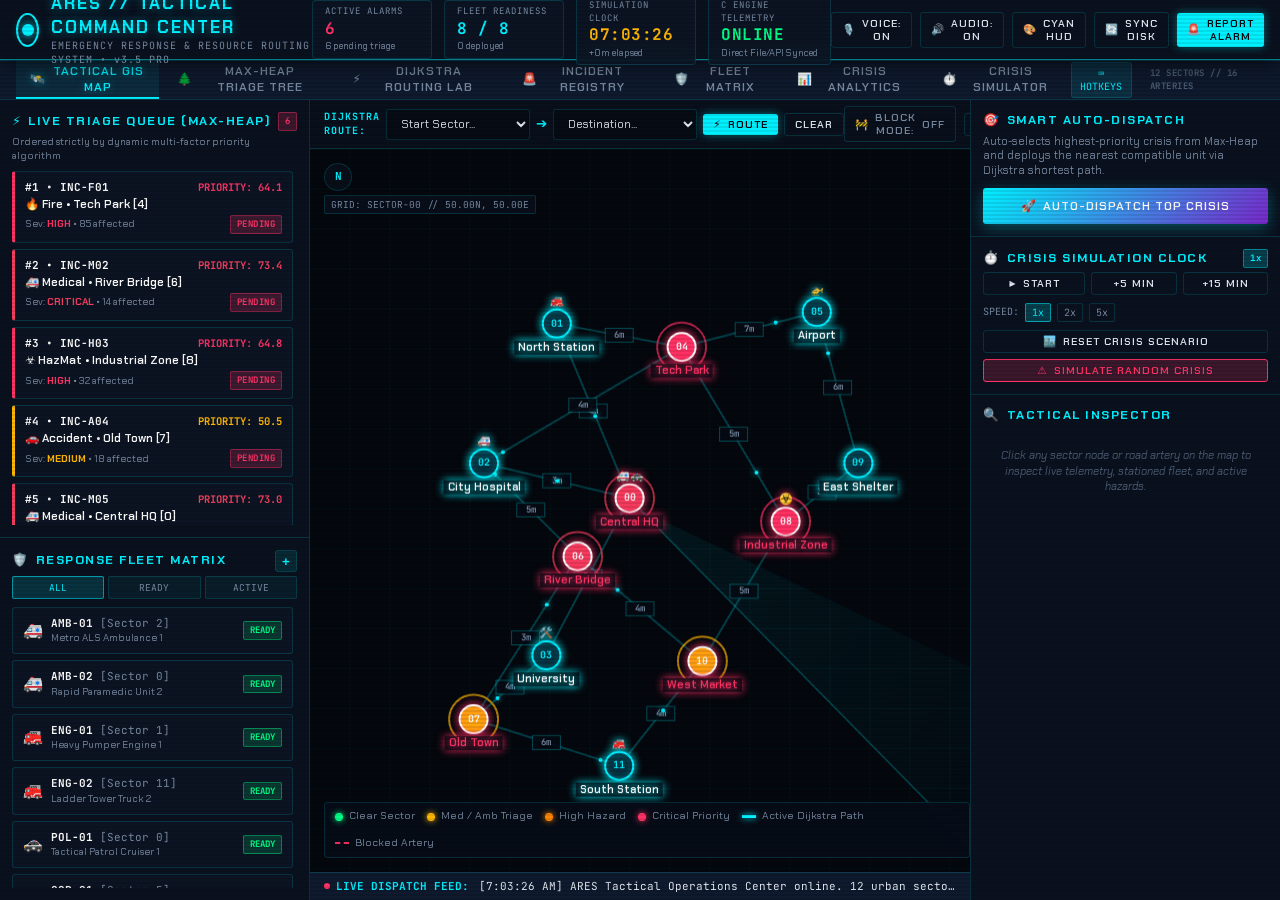
==== commit e5a029b6: "Configure GitHub Pages automated deployment" ====
--- a/index.html
+++ b/index.html
@@ -2,975 +2,16 @@
 <html lang="en">
 <head>
   <meta charset="UTF-8">
+  <meta http-equiv="refresh" content="0; url=web/index.html">
   <meta name="viewport" content="width=device-width, initial-scale=1.0">
-  <title>ARES — Tactical Emergency Command & Spatial GIS Operations Center</title>
-  <meta name="description" content="ARES: Advanced Emergency Response Resource Routing System. High-tech tactical GIS command center featuring real-time Dijkstra shortest-path routing, binary max-heap incident triage, and automated fleet dispatch.">
-  <link rel="stylesheet" href="style.css">
-  <link rel="preconnect" href="https://fonts.googleapis.com">
-  <link rel="preconnect" href="https://fonts.gstatic.com" crossorigin>
-  <link href="https://fonts.googleapis.com/css2?family=Chakra+Petch:wght@400;500;600;700&family=JetBrains+Mono:wght@400;500;700&family=Outfit:wght@400;500;600;700&display=swap" rel="stylesheet">
+  <title>ARES — Advanced Emergency Response & Resource Routing System</title>
+  <script>
+    window.location.replace("web/index.html");
+  </script>
 </head>
-<body class="cyber-hud theme-cyan">
-
-  <!-- TOP HUD / TELEMETRY STATUS BAR -->
-  <header class="hud-header">
-    <div class="brand-group">
-      <div class="radar-logo-pulse" id="btn-brand-home" title="ARES Tactical Operations Center">
-        <span class="pulse-ring"></span>
-        <span class="core-dot"></span>
-      </div>
-      <div class="brand-titles">
-        <div class="main-title">ARES // TACTICAL COMMAND CENTER</div>
-        <div class="sub-title">EMERGENCY RESPONSE &amp; RESOURCE ROUTING SYSTEM &bull; v3.5 PRO</div>
-      </div>
-    </div>
-
-    <!-- Live Telemetry KPI Readouts -->
-    <div class="kpi-group">
-      <div class="kpi-card" id="kpi-incidents">
-        <div class="kpi-label">ACTIVE ALARMS</div>
-        <div class="kpi-value text-red" id="kpi-incidents-val">0</div>
-        <div class="kpi-sub" id="kpi-pending-val">0 pending triage</div>
-      </div>
-
-      <div class="kpi-card" id="kpi-fleet">
-        <div class="kpi-label">FLEET READINESS</div>
-        <div class="kpi-value text-cyan" id="kpi-fleet-val">0 / 0</div>
-        <div class="kpi-sub" id="kpi-deployed-val">0 deployed</div>
-      </div>
-
-      <div class="kpi-card" id="kpi-clock">
-        <div class="kpi-label">SIMULATION CLOCK</div>
-        <div class="kpi-value text-amber" id="sim-clock-display">00:00:00</div>
-        <div class="kpi-sub" id="sim-clock-offset">+0m elapsed</div>
-      </div>
-
-      <div class="kpi-card" id="kpi-backend">
-        <div class="kpi-label">C ENGINE TELEMETRY</div>
-        <div class="kpi-value text-green" id="sync-status-indicator">ONLINE</div>
-        <div class="kpi-sub" id="sync-timestamp">Direct File/API Synced</div>
-      </div>
-    </div>
-
-    <!-- Quick Action Toolset & Theme Selector -->
-    <div class="header-actions">
-      <!-- Voice Toggle -->
-      <button class="btn btn-sm btn-outline" id="btn-voice-toggle" title="Toggle AI Tactical Voice Telemetry">
-        <span class="icon" id="voice-icon">🎙️</span> <span id="voice-label">VOICE: ON</span>
-      </button>
-
-      <!-- Audio Toggle -->
-      <button class="btn btn-sm btn-outline" id="btn-audio-toggle" title="Toggle Tactical Web Audio Synthesizer">
-        <span class="icon" id="audio-icon">🔊</span> <span id="audio-label">AUDIO: ON</span>
-      </button>
-
-      <!-- Theme Switcher -->
-      <div class="theme-dropdown-wrapper">
-        <button class="btn btn-sm btn-outline" id="btn-theme-menu" title="Change HUD Visual Theme">
-          <span class="icon">🎨</span> <span id="theme-label">CYAN HUD</span>
-        </button>
-        <div class="theme-dropdown-menu" id="theme-dropdown" style="display: none;">
-          <button class="theme-opt active" data-theme="theme-cyan"><span class="color-dot cyan"></span> Cyber Cyan</button>
-          <button class="theme-opt" data-theme="theme-crimson"><span class="color-dot crimson"></span> Crimson Alert</button>
-          <button class="theme-opt" data-theme="theme-night"><span class="color-dot green"></span> Night Ops Green</button>
-          <button class="theme-opt" data-theme="theme-amber"><span class="color-dot amber"></span> Thermal Amber</button>
-        </div>
-      </div>
-
-      <!-- Sync C Engine Button -->
-      <button class="btn btn-sm btn-outline" id="btn-sync-reload" title="Synchronize telemetry with disk (data/ares_live.json)">
-        <span class="icon">🔄</span> SYNC DISK
-      </button>
-
-      <!-- Report Emergency Button -->
-      <button class="btn btn-sm btn-primary" id="btn-open-report-modal">
-        <span class="icon">🚨</span> REPORT ALARM
-      </button>
-    </div>
-  </header>
-
-  <!-- NAVIGATION BAR (Primary Operation Views) -->
-  <nav class="hud-nav">
-    <div class="nav-tabs">
-      <button class="nav-tab active" data-view="view-map" id="tab-nav-map">
-        <span class="nav-icon">🛰️</span> TACTICAL GIS MAP
-      </button>
-      <button class="nav-tab" data-view="view-heap" id="tab-nav-heap">
-        <span class="nav-icon">🌲</span> MAX-HEAP TRIAGE TREE
-      </button>
-      <button class="nav-tab" data-view="view-dijkstra" id="tab-nav-dijkstra">
-        <span class="nav-icon">⚡</span> DIJKSTRA ROUTING LAB
-      </button>
-      <button class="nav-tab" data-view="view-incidents" id="tab-nav-incidents">
-        <span class="nav-icon">🚨</span> INCIDENT REGISTRY
-      </button>
-      <button class="nav-tab" data-view="view-fleet" id="tab-nav-fleet">
-        <span class="nav-icon">🛡️</span> FLEET MATRIX
-      </button>
-      <button class="nav-tab" data-view="view-analytics" id="tab-nav-analytics">
-        <span class="nav-icon">📊</span> CRISIS ANALYTICS
-      </button>
-      <button class="nav-tab" data-view="view-simulation" id="tab-nav-simulation">
-        <span class="nav-icon">⏱️</span> CRISIS SIMULATOR
-      </button>
-    </div>
-
-    <!-- Quick Shortcuts / Help trigger -->
-    <div class="nav-meta">
-      <button class="btn-meta" id="btn-shortcuts-help" title="View Keyboard Shortcuts">⌨️ HOTKEYS</button>
-      <span class="badge badge-meta">12 SECTORS // 16 ARTERIES</span>
-    </div>
-  </nav>
-
-  <!-- MAIN HUD CONTENT CONTAINER -->
-  <main class="hud-main-container">
-
-    <!-- ====================================================================
-         VIEW 1: TACTICAL GIS MAP & DISPATCH CONTROLLER
-         ==================================================================== -->
-    <div class="view-panel active" id="view-map">
-      <div class="hud-grid-layout">
-        
-        <!-- LEFT SIDEBAR: PRIORITY MAX-HEAP & FLEET OVERVIEW -->
-        <aside class="hud-sidebar hud-sidebar-left">
-          <!-- Live Priority Queue (Max-Heap) -->
-          <section class="panel-section heap-panel">
-            <div class="panel-header">
-              <div class="panel-title">
-                <span class="icon">⚡</span> LIVE TRIAGE QUEUE (MAX-HEAP)
-              </div>
-              <span class="badge badge-red" id="heap-count-badge">0</span>
-            </div>
-            <div class="panel-subtitle">Ordered strictly by dynamic multi-factor priority algorithm</div>
-            <div class="incident-list scrollbar-cyber" id="incident-list-container">
-              <!-- Dynamically populated incident cards -->
-            </div>
-          </section>
-
-          <!-- Fleet Readiness Preview -->
-          <section class="panel-section fleet-panel">
-            <div class="panel-header">
-              <div class="panel-title">
-                <span class="icon">🛡️</span> RESPONSE FLEET MATRIX
-              </div>
-              <button class="btn-icon" id="btn-open-resource-modal" title="Commission new resource">+</button>
-            </div>
-            <div class="fleet-filter-bar">
-              <button class="filter-tab active" data-filter="all">ALL</button>
-              <button class="filter-tab" data-filter="available">READY</button>
-              <button class="filter-tab" data-filter="dispatched">ACTIVE</button>
-            </div>
-            <div class="fleet-list scrollbar-cyber" id="fleet-list-container">
-              <!-- Dynamically populated fleet cards -->
-            </div>
-          </section>
-        </aside>
-
-        <!-- CENTER AREA: INTERACTIVE TACTICAL MAP CANVAS -->
-        <section class="hud-map-area">
-          <!-- Map Top Toolbar -->
-          <div class="map-toolbar">
-            <div class="toolbar-left">
-              <div class="route-selector">
-                <span class="route-label">DIJKSTRA ROUTE:</span>
-                <select id="route-start-select" class="select-cyber">
-                  <option value="">Start Sector...</option>
-                </select>
-                <span class="route-arrow">➔</span>
-                <select id="route-dest-select" class="select-cyber">
-                  <option value="">Destination...</option>
-                </select>
-                <button class="btn btn-primary btn-sm" id="btn-find-path">
-                  <span class="icon">⚡</span> ROUTE
-                </button>
-                <button class="btn btn-outline btn-sm" id="btn-clear-path">CLEAR</button>
-              </div>
-            </div>
-
-            <div class="toolbar-right">
-              <button class="btn btn-sm btn-toggle" id="btn-toggle-block-mode" title="Click roads directly on map to block/unblock">
-                <span class="icon">🚧</span> BLOCK MODE: <span id="block-mode-status">OFF</span>
-              </button>
-              <button class="btn btn-sm btn-icon-only" id="btn-reset-view" title="Reset View &amp; Center Map">🎯</button>
-              <button class="btn btn-sm btn-icon-only" id="btn-toggle-flow" title="Toggle Traffic Flow Particles">✨</button>
-              <button class="btn btn-sm btn-icon-only" id="btn-toggle-radar" title="Toggle Radar Sweep">📡</button>
-              <button class="btn btn-sm btn-icon-only" id="btn-toggle-labels" title="Toggle Sector Labels">🏷️</button>
-            </div>
-          </div>
-
-          <!-- Canvas Container -->
-          <div class="canvas-wrapper" id="canvas-wrapper">
-            <canvas id="ares-map-canvas"></canvas>
-
-            <!-- Overlaid Map Compass & Coordinate Readout -->
-            <div class="map-compass">
-              <div class="compass-rose">N</div>
-              <div class="coord-readout" id="coord-readout">GRID: SECTOR-00 // 50.00N, 50.00E</div>
-            </div>
-
-            <!-- Overlaid Map Legend -->
-            <div class="map-legend">
-              <div class="legend-item"><span class="legend-dot green"></span> Clear Sector</div>
-              <div class="legend-item"><span class="legend-dot yellow"></span> Med / Amb Triage</div>
-              <div class="legend-item"><span class="legend-dot orange"></span> High Hazard</div>
-              <div class="legend-item"><span class="legend-dot red"></span> Critical Priority</div>
-              <div class="legend-item"><span class="legend-line cyan"></span> Active Dijkstra Path</div>
-              <div class="legend-item"><span class="legend-line red-dash"></span> Blocked Artery</div>
-            </div>
-
-            <!-- Floating Dijkstra Route Info HUD -->
-            <div class="route-info-card" id="route-info-card" style="display: none;">
-              <div class="route-info-header">
-                <span class="icon">⚡</span> OPTIMAL DIJKSTRA ROUTE COMPUTED
-                <button class="btn-close-sm" id="btn-close-route-info">&times;</button>
-              </div>
-              <div class="route-info-body">
-                <div class="route-metrics">
-                  <div class="rm-item"><span class="rm-val text-cyan" id="route-cost-val">0 min</span><span class="rm-lbl">EST. TRAVEL TIME</span></div>
-                  <div class="rm-item"><span class="rm-val text-green" id="route-hops-val">0</span><span class="rm-lbl">NETWORK HOPS</span></div>
-                  <div class="rm-item"><span class="rm-val text-amber" id="route-eff-val">100%</span><span class="rm-lbl">EFFICIENCY</span></div>
-                </div>
-                <div class="route-nodes-flow" id="route-nodes-flow">
-                  <!-- Node hops badges dynamically populated -->
-                </div>
-              </div>
-            </div>
-          </div>
-
-          <!-- Bottom Event Stream / Live Ticker -->
-          <div class="event-stream-bar">
-            <div class="stream-label"><span class="live-dot"></span> LIVE DISPATCH FEED:</div>
-            <div class="stream-ticker" id="stream-ticker">
-              ARES Command System operational &bull; Monitoring 12 urban sectors &bull; Ready for deployment
-            </div>
-          </div>
-        </section>
-
-        <!-- RIGHT SIDEBAR: SMART DISPATCH & SECTOR INSPECTOR -->
-        <aside class="hud-sidebar hud-sidebar-right">
-          <!-- Smart Auto-Dispatch Wizard -->
-          <section class="panel-section dispatch-panel">
-            <div class="panel-header">
-              <div class="panel-title">
-                <span class="icon">🎯</span> SMART AUTO-DISPATCH
-              </div>
-            </div>
-            <div class="dispatch-body">
-              <p class="panel-text">Auto-selects highest-priority crisis from Max-Heap and deploys the nearest compatible unit via Dijkstra shortest path.</p>
-              <button class="btn btn-block btn-accent" id="btn-auto-dispatch-top">
-                <span class="icon">🚀</span> AUTO-DISPATCH TOP CRISIS
-              </button>
-            </div>
-          </section>
-
-          <!-- Simulation Quick Controller -->
-          <section class="panel-section sim-panel">
-            <div class="panel-header">
-              <div class="panel-title">
-                <span class="icon">⏱️</span> CRISIS SIMULATION CLOCK
-              </div>
-              <span class="badge badge-cyan" id="sim-speed-badge">1x</span>
-            </div>
-            <div class="sim-controls">
-              <div class="sim-btn-group">
-                <button class="btn btn-sm btn-outline" id="btn-sim-play"><span class="icon" id="sim-play-icon">▶</span> <span id="sim-play-text">START</span></button>
-                <button class="btn btn-sm btn-outline" id="btn-sim-step5">+5 MIN</button>
-                <button class="btn btn-sm btn-outline" id="btn-sim-step15">+15 MIN</button>
-              </div>
-              <div class="sim-speed-group">
-                <span class="speed-label">SPEED:</span>
-                <button class="btn-speed active" data-speed="1">1x</button>
-                <button class="btn-speed" data-speed="2">2x</button>
-                <button class="btn-speed" data-speed="5">5x</button>
-              </div>
-              <div class="sim-action-group">
-                <button class="btn btn-sm btn-outline btn-block" id="btn-load-scenario">
-                  <span class="icon">🏙️</span> RESET CRISIS SCENARIO
-                </button>
-                <button class="btn btn-sm btn-danger btn-block" id="btn-trigger-disaster">
-                  <span class="icon">⚠️</span> SIMULATE RANDOM CRISIS
-                </button>
-              </div>
-            </div>
-          </section>
-
-          <!-- Tactical Inspector Panel -->
-          <section class="panel-section inspector-panel">
-            <div class="panel-header">
-              <div class="panel-title">
-                <span class="icon">🔍</span> TACTICAL INSPECTOR
-              </div>
-            </div>
-            <div class="inspector-content scrollbar-cyber" id="inspector-content">
-              <div class="inspector-placeholder">
-                Click any sector node or road artery on the map to inspect live telemetry, stationed fleet, and active hazards.
-              </div>
-            </div>
-          </section>
-        </aside>
-
-      </div>
-    </div>
-
-    <!-- ====================================================================
-         VIEW 2: BINARY MAX-HEAP PRIORITY QUEUE VISUALIZER
-         ==================================================================== -->
-    <div class="view-panel" id="view-heap">
-      <div class="data-structure-layout">
-        <div class="ds-header-bar">
-          <div>
-            <h2><span class="icon">🌲</span> BINARY MAX-HEAP // REAL-TIME INCIDENT TRIAGE ENGINE</h2>
-            <p class="subtitle">Complete visual inspection of the Binary Max-Heap priority queue data structure used in ARES</p>
-          </div>
-          <div class="ds-actions">
-            <button class="btn btn-outline btn-sm" id="btn-heap-refresh">🔄 RECALCULATE HEAP</button>
-            <button class="btn btn-primary btn-sm" id="btn-heap-pop">⚡ POP TOP CRISIS</button>
-          </div>
-        </div>
-
-        <div class="ds-grid">
-          <!-- Heap Tree Canvas Visualizer -->
-          <div class="card ds-tree-card">
-            <div class="card-title">
-              <span>BINARY HEAP TREE TOPOLOGY</span>
-              <span class="badge badge-cyan" id="heap-tree-count-badge">0 NODES</span>
-            </div>
-            <div class="canvas-tree-container">
-              <canvas id="heap-tree-canvas"></canvas>
-            </div>
-            <div class="heap-property-explainer">
-              <span class="tag">Max-Heap Property:</span> Parent Score $\ge$ Child Scores &bull;
-              <span class="tag">Indexing:</span> Parent = $\lfloor(i-1)/2\rfloor$, Left = $2i+1$, Right = $2i+2$
-            </div>
-          </div>
-
-          <!-- Heap Array & Mathematical Breakdown -->
-          <div class="card ds-array-card">
-            <div class="card-title">HEAP ARRAY REPRESENTATION &bull; A[0..N-1]</div>
-            <div class="heap-array-view scrollbar-cyber" id="heap-array-container">
-              <!-- Array index cards -->
-            </div>
-
-            <div class="card-title" style="margin-top: 20px;">MATHEMATICAL PRIORITY FORMULA BREAKDOWN</div>
-            <div class="formula-box">
-              <div class="formula-math">
-                Priority = 100 &times; ( 0.40 &times; (Severity / 4) + 0.25 &times; min(Affected, 1000) / 1000 + 0.20 &times; TypeRisk + 0.15 &times; min(WaitTime, 3600) / 3600 )
-              </div>
-              <div class="formula-weights">
-                <div class="f-weight"><span class="w-pct text-red">40%</span> <span class="w-name">Severity Level (1-4)</span></div>
-                <div class="f-weight"><span class="w-pct text-amber">25%</span> <span class="w-name">Affected Casualties</span></div>
-                <div class="f-weight"><span class="w-pct text-magenta">20%</span> <span class="w-name">Emergency Type Risk</span></div>
-                <div class="f-weight"><span class="w-pct text-cyan">15%</span> <span class="w-name">Waiting / Elapsed Time</span></div>
-              </div>
-            </div>
-
-            <div class="card-title" style="margin-top: 20px;">TRIAGE QUEUE RANKINGS</div>
-            <div class="heap-table-wrapper scrollbar-cyber">
-              <table class="table-cyber" id="heap-ranked-table">
-                <thead>
-                  <tr>
-                    <th>Heap Index</th>
-                    <th>ID</th>
-                    <th>Type</th>
-                    <th>Sector</th>
-                    <th>Severity</th>
-                    <th>Affected</th>
-                    <th>Score</th>
-                    <th>Action</th>
-                  </tr>
-                </thead>
-                <tbody>
-                  <!-- Populated dynamically -->
-                </tbody>
-              </table>
-            </div>
-          </div>
-        </div>
-      </div>
-    </div>
-
-    <!-- ====================================================================
-         VIEW 3: DIJKSTRA ROUTING & GRAPH EXPLORER
-         ==================================================================== -->
-    <div class="view-panel" id="view-dijkstra">
-      <div class="data-structure-layout">
-        <div class="ds-header-bar">
-          <div>
-            <h2><span class="icon">⚡</span> DYNAMIC DIJKSTRA ROUTING // CITY NETWORK GRAPH LAB</h2>
-            <p class="subtitle">Shortest path computation with real-time road blockage handling, relaxation table, and graph adjacency matrix</p>
-          </div>
-          <div class="ds-actions">
-            <div class="dijkstra-inputs">
-              <select id="dijkstra-lab-start" class="select-cyber"><option value="">Start Sector...</option></select>
-              <span>➔</span>
-              <select id="dijkstra-lab-dest" class="select-cyber"><option value="">Destination...</option></select>
-              <button class="btn btn-primary btn-sm" id="btn-dijkstra-lab-compute">COMPUTE PATH</button>
-            </div>
-          </div>
-        </div>
-
-        <div class="dijkstra-grid">
-          <!-- Step-by-Step Shortest Path Result & Relaxation Table -->
-          <div class="card dijkstra-steps-card">
-            <div class="card-title">
-              <span>ALGORITHM EXECUTION &amp; DISTANCE RELAXATION TABLE</span>
-              <span class="badge badge-green" id="dijkstra-status-badge">OPTIMAL FOUND</span>
-            </div>
-            
-            <div class="dijkstra-summary-banner" id="dijkstra-summary-banner">
-              Select Start and Destination sectors above to compute and trace Dijkstra's algorithm.
-            </div>
-
-            <div class="relaxation-table-wrapper scrollbar-cyber">
-              <table class="table-cyber" id="dijkstra-relaxation-table">
-                <thead>
-                  <tr>
-                    <th>Node ID</th>
-                    <th>Sector Label</th>
-                    <th>Tentative Dist (min)</th>
-                    <th>Previous Hop</th>
-                    <th>Visited State</th>
-                  </tr>
-                </thead>
-                <tbody>
-                  <!-- Populated dynamically -->
-                </tbody>
-              </table>
-            </div>
-          </div>
-
-          <!-- City Network Adjacency Matrix & Road Blockage Control -->
-          <div class="card dijkstra-matrix-card">
-            <div class="card-title">
-              <span>CITY GRAPH ADJACENCY MATRIX &amp; ROAD OBSTRUCTIONS</span>
-              <span class="badge badge-amber" id="blocked-roads-count-badge">0 ROADS BLOCKED</span>
-            </div>
-            <p class="panel-subtitle">Click any cell or road row to toggle disaster blockage and observe dynamic re-routing.</p>
-
-            <div class="roads-table-wrapper scrollbar-cyber">
-              <table class="table-cyber" id="roads-table">
-                <thead>
-                  <tr>
-                    <th>Road Segment</th>
-                    <th>Travel Time</th>
-                    <th>Status</th>
-                    <th>Action</th>
-                  </tr>
-                </thead>
-                <tbody>
-                  <!-- Populated dynamically -->
-                </tbody>
-              </table>
-            </div>
-          </div>
-        </div>
-      </div>
-    </div>
-
-    <!-- ====================================================================
-         VIEW 4: INCIDENT REGISTRY (FULL CRUD OPERATIONS)
-         ==================================================================== -->
-    <div class="view-panel" id="view-incidents">
-      <div class="registry-layout">
-        <div class="registry-header">
-          <div>
-            <h2><span class="icon">🚨</span> INCIDENT REGISTRY // EMERGENCY OPERATIONS CENTER</h2>
-            <p class="subtitle">Complete lifecycle management: create, inspect, update priority, reassign, resolve, and archive alarms</p>
-          </div>
-          <div class="registry-controls">
-            <input type="text" id="inc-search-input" class="input-cyber input-search" placeholder="🔍 Search by ID, reporter, description, sector...">
-            <div class="filter-btn-group" id="inc-status-filter-group">
-              <button class="filter-tab active" data-inc-filter="all">ALL</button>
-              <button class="filter-tab" data-inc-filter="0">PENDING</button>
-              <button class="filter-tab" data-inc-filter="1">ACTIVE</button>
-              <button class="filter-tab" data-inc-filter="2">RESOLVED</button>
-              <button class="filter-tab" data-inc-filter="3">CANCELLED</button>
-            </div>
-            <button class="btn btn-primary btn-sm" id="btn-inc-new-alarm">
-              <span class="icon">🚨</span> + NEW ALARM
-            </button>
-          </div>
-        </div>
-
-        <div class="registry-table-card scrollbar-cyber">
-          <table class="table-cyber" id="emergencies-master-table">
-            <thead>
-              <tr>
-                <th>ID</th>
-                <th>Type</th>
-                <th>Sector Location</th>
-                <th>Severity</th>
-                <th>Affected</th>
-                <th>Priority Score</th>
-                <th>Status</th>
-                <th>Assigned Unit</th>
-                <th>Reported Time</th>
-                <th>Actions</th>
-              </tr>
-            </thead>
-            <tbody>
-              <!-- Populated dynamically -->
-            </tbody>
-          </table>
-        </div>
-      </div>
-    </div>
-
-    <!-- ====================================================================
-         VIEW 5: FLEET MATRIX (FULL CRUD OPERATIONS)
-         ==================================================================== -->
-    <div class="view-panel" id="view-fleet">
-      <div class="registry-layout">
-        <div class="registry-header">
-          <div>
-            <h2><span class="icon">🛡️</span> FLEET COMMAND MATRIX // RESPONSE UNITS REGISTRY</h2>
-            <p class="subtitle">Monitor response fleet readiness, commission new units, dispatch to crisis sectors, and complete missions</p>
-          </div>
-          <div class="registry-controls">
-            <input type="text" id="fleet-search-input" class="input-cyber input-search" placeholder="🔍 Search unit callsign, name, sector...">
-            <div class="filter-btn-group" id="fleet-status-filter-group">
-              <button class="filter-tab active" data-fleet-filter="all">ALL</button>
-              <button class="filter-tab" data-fleet-filter="0">AVAILABLE</button>
-              <button class="filter-tab" data-fleet-filter="1">DISPATCHED</button>
-              <button class="filter-tab" data-fleet-filter="2">UNAVAILABLE</button>
-              <button class="filter-tab" data-fleet-filter="3">RETURNING</button>
-            </div>
-            <button class="btn btn-primary btn-sm" id="btn-fleet-commission-modal">
-              <span class="icon">🛡️</span> + COMMISSION UNIT
-            </button>
-          </div>
-        </div>
-
-        <div class="registry-table-card scrollbar-cyber">
-          <table class="table-cyber" id="fleet-master-table">
-            <thead>
-              <tr>
-                <th>Call Sign</th>
-                <th>Unit Descriptor</th>
-                <th>Classification</th>
-                <th>Base Station</th>
-                <th>Current Sector</th>
-                <th>Capacity</th>
-                <th>Status</th>
-                <th>Assigned Incident</th>
-                <th>Actions</th>
-              </tr>
-            </thead>
-            <tbody>
-              <!-- Populated dynamically -->
-            </tbody>
-          </table>
-        </div>
-      </div>
-    </div>
-
-    <!-- ====================================================================
-         VIEW 6: CRISIS ANALYTICS & CITY HEATMAP
-         ==================================================================== -->
-    <div class="view-panel" id="view-analytics">
-      <div class="analytics-layout">
-        <div class="registry-header">
-          <div>
-            <h2><span class="icon">📊</span> CRISIS ANALYTICS // CITY TELEMETRY &amp; PERFORMANCE DASHBOARD</h2>
-            <p class="subtitle">Operational statistics, casualty density, fleet deployment ratios, and response performance metrics</p>
-          </div>
-          <button class="btn btn-outline btn-sm" id="btn-analytics-refresh">🔄 REFRESH METRICS</button>
-        </div>
-
-        <div class="analytics-kpi-row">
-          <div class="kpi-box">
-            <div class="kpi-num text-red" id="an-total-incidents">0</div>
-            <div class="kpi-title">TOTAL RECORDED CRISES</div>
-            <div class="kpi-desc">Cumulative logged emergencies</div>
-          </div>
-          <div class="kpi-box">
-            <div class="kpi-num text-amber" id="an-total-casualties">0</div>
-            <div class="kpi-title">TOTAL CITIZENS AFFECTED</div>
-            <div class="kpi-desc">Across all monitored sectors</div>
-          </div>
-          <div class="kpi-box">
-            <div class="kpi-num text-cyan" id="an-fleet-util">0%</div>
-            <div class="kpi-title">FLEET DEPLOYMENT RATE</div>
-            <div class="kpi-desc">Units currently in active missions</div>
-          </div>
-          <div class="kpi-box">
-            <div class="kpi-num text-green" id="an-resolution-rate">0%</div>
-            <div class="kpi-title">STABILIZATION RATE</div>
-            <div class="kpi-desc">Emergencies successfully resolved</div>
-          </div>
-        </div>
-
-        <div class="analytics-charts-grid">
-          <!-- Severity Breakdown Chart -->
-          <div class="card chart-card">
-            <div class="card-title">INCIDENT SEVERITY DISTRIBUTION</div>
-            <div class="chart-canvas-wrapper">
-              <canvas id="chart-severity-canvas"></canvas>
-            </div>
-            <div class="chart-legend-row" id="chart-severity-legend"></div>
-          </div>
-
-          <!-- Type Distribution Chart -->
-          <div class="card chart-card">
-            <div class="card-title">EMERGENCY CLASSIFICATION BREAKDOWN</div>
-            <div class="chart-canvas-wrapper">
-              <canvas id="chart-types-canvas"></canvas>
-            </div>
-            <div class="chart-legend-row" id="chart-types-legend"></div>
-          </div>
-
-          <!-- Sector Casualties Ranking -->
-          <div class="card chart-card full-width">
-            <div class="card-title">SECTOR HAZARD &amp; CASUALTY DENSITY RANKING</div>
-            <div class="sector-density-grid scrollbar-cyber" id="sector-density-list">
-              <!-- Sector ranking bars -->
-            </div>
-          </div>
-        </div>
-      </div>
-    </div>
-
-    <!-- ====================================================================
-         VIEW 7: CRISIS SIMULATOR & SCENARIO LAB
-         ==================================================================== -->
-    <div class="view-panel" id="view-simulation">
-      <div class="simulation-lab-layout">
-        <div class="registry-header">
-          <div>
-            <h2><span class="icon">⏱️</span> CRISIS SIMULATION &amp; DISASTER SCENARIO LAB</h2>
-            <p class="subtitle">Step-time simulation clock, multi-alarm disaster scenarios, road collapse simulations, and automated event log</p>
-          </div>
-          <div class="ds-actions">
-            <button class="btn btn-danger btn-sm" id="btn-lab-trigger-disaster">⚠️ TRIGGER RANDOM DISASTER</button>
-          </div>
-        </div>
-
-        <div class="sim-lab-grid">
-          <!-- Simulation Controller Card -->
-          <div class="card sim-lab-controls-card">
-            <div class="card-title">TEMPORAL CLOCK CONTROLS</div>
-            
-            <div class="sim-clock-hero">
-              <div class="clock-time" id="lab-clock-time">00:00:00</div>
-              <div class="clock-elapsed" id="lab-clock-elapsed">+0 minutes elapsed</div>
-            </div>
-
-            <div class="sim-playback-row">
-              <button class="btn btn-primary" id="btn-lab-play">
-                <span class="icon" id="lab-play-icon">▶</span> <span id="lab-play-text">START TIME ENGINE</span>
-              </button>
-              <button class="btn btn-outline" id="btn-lab-step1">+1 MIN</button>
-              <button class="btn btn-outline" id="btn-lab-step5">+5 MIN</button>
-              <button class="btn btn-outline" id="btn-lab-step15">+15 MIN</button>
-              <button class="btn btn-outline" id="btn-lab-step60">+60 MIN</button>
-            </div>
-
-            <div class="card-title" style="margin-top: 24px;">SCENARIO PRESETS</div>
-            <div class="scenario-buttons-grid">
-              <button class="btn-scenario" data-scenario="metro">
-                <div class="sc-title">🏙️ Metro Crisis Scenario</div>
-                <div class="sc-desc">6 multi-alarm incidents across university, hospital, tech park, and bridge</div>
-              </button>
-              <button class="btn-scenario" data-scenario="earthquake">
-                <div class="sc-title">🌋 7.2 Richter Earthquake</div>
-                <div class="sc-desc">Catastrophic structural collapse, bridge damage, and multiple gas leaks</div>
-              </button>
-              <button class="btn-scenario" data-scenario="chemical">
-                <div class="sc-title">☣️ Industrial Chemical Breach</div>
-                <div class="sc-desc">HazMat toxic cloud at Industrial Zone with blocked surrounding arteries</div>
-              </button>
-              <button class="btn-scenario" data-scenario="flood">
-                <div class="sc-title">🌊 River Flash Flood</div>
-                <div class="sc-desc">Canal overflow inundates River Bridge and Market; ambulance water reroutes</div>
-              </button>
-            </div>
-          </div>
-
-          <!-- Simulation Live Audit Event Log -->
-          <div class="card sim-lab-log-card">
-            <div class="card-title">
-              <span>SIMULATION TELEMETRY &amp; EVENT LOG</span>
-              <button class="btn-sm btn-outline" id="btn-clear-log">CLEAR</button>
-            </div>
-            <div class="event-audit-log scrollbar-cyber" id="event-audit-log">
-              <!-- Chronological events populated dynamically -->
-            </div>
-          </div>
-        </div>
-      </div>
-    </div>
-
-  </main>
-
-  <!-- ======================================================================
-       MODAL: REPORT EMERGENCY INCIDENT
-       ====================================================================== -->
-  <div class="modal-backdrop" id="modal-report" style="display: none;">
-    <div class="modal-dialog">
-      <div class="modal-header">
-        <div class="modal-title"><span class="icon">🚨</span> REGISTER NEW EMERGENCY INCIDENT</div>
-        <button class="modal-close" id="btn-close-report-modal">&times;</button>
-      </div>
-      <form id="form-report-emergency">
-        <div class="modal-body">
-          <div class="form-row">
-            <div class="form-group">
-              <label for="rep-name">Reporter / Agency</label>
-              <input type="text" id="rep-name" class="input-cyber" required value="Officer Daniels">
-            </div>
-            <div class="form-group">
-              <label for="rep-node">Sector Node Location</label>
-              <select id="rep-node" class="select-cyber" required>
-                <!-- Populated dynamically -->
-              </select>
-            </div>
-          </div>
-
-          <div class="form-row">
-            <div class="form-group">
-              <label for="rep-type">Emergency Type</label>
-              <select id="rep-type" class="select-cyber" required>
-                <option value="0">Fire (High Risk: 0.85)</option>
-                <option value="1" selected>Medical (Trauma Risk: 0.90)</option>
-                <option value="2">Flood (Risk: 0.70)</option>
-                <option value="3">Accident (Risk: 0.75)</option>
-                <option value="4">Earthquake (Critical Risk: 1.00)</option>
-                <option value="5">HazMat / Chemical (Risk: 0.95)</option>
-                <option value="6">Other (Risk: 0.40)</option>
-              </select>
-            </div>
-            <div class="form-group">
-              <label for="rep-severity">Severity Level</label>
-              <select id="rep-severity" class="select-cyber" required>
-                <option value="1">1 - Low (Minor / Informational)</option>
-                <option value="2">2 - Medium (Significant)</option>
-                <option value="3" selected>3 - High (Urgent Response)</option>
-                <option value="4">4 - Critical (Life Threatening)</option>
-              </select>
-            </div>
-          </div>
-
-          <div class="form-group">
-            <label for="rep-affected">People Affected / Casualties</label>
-            <input type="number" id="rep-affected" class="input-cyber" min="0" max="10000" value="25" required>
-          </div>
-
-          <div class="form-group">
-            <label for="rep-desc">Incident Description &amp; Hazards</label>
-            <textarea id="rep-desc" class="input-cyber" rows="3" placeholder="Describe emergency conditions..." required>Multiple vehicle trauma with severe structural damage</textarea>
-          </div>
-
-          <!-- Dynamic Priority Score Preview -->
-          <div class="score-preview-box">
-            <div class="score-label">PREDICTED PRIORITY HEAP SCORE:</div>
-            <div class="score-number text-magenta" id="score-preview-val">87.5 / 100</div>
-            <div class="score-formula">Formula: 40% Severity + 25% Affected + 20% Type Risk + 15% Waiting Time</div>
-          </div>
-        </div>
-        <div class="modal-footer">
-          <button type="button" class="btn btn-outline" id="btn-cancel-report">Cancel</button>
-          <button type="submit" class="btn btn-primary"><span class="icon">⚡</span> SUBMIT DISPATCH ALARM</button>
-        </div>
-      </form>
-    </div>
-  </div>
-
-  <!-- ======================================================================
-       MODAL: COMMISSION RESPONSE UNIT
-       ====================================================================== -->
-  <div class="modal-backdrop" id="modal-resource" style="display: none;">
-    <div class="modal-dialog">
-      <div class="modal-header">
-        <div class="modal-title"><span class="icon">🛡️</span> COMMISSION FLEET RESOURCE</div>
-        <button class="modal-close" id="btn-close-resource-modal">&times;</button>
-      </div>
-      <form id="form-add-resource">
-        <div class="modal-body">
-          <div class="form-row">
-            <div class="form-group">
-              <label for="res-id">Unit Call Sign / ID</label>
-              <input type="text" id="res-id" class="input-cyber" placeholder="e.g. AMB-03" required>
-            </div>
-            <div class="form-group">
-              <label for="res-name">Unit Name / Descriptor</label>
-              <input type="text" id="res-name" class="input-cyber" placeholder="e.g. Rapid ALS Squad 3" required>
-            </div>
-          </div>
-
-          <div class="form-row">
-            <div class="form-group">
-              <label for="res-type">Resource Classification</label>
-              <select id="res-type" class="select-cyber" required>
-                <option value="0">Ambulance (ALS / Medical)</option>
-                <option value="1">Fire Truck (Fire Suppression)</option>
-                <option value="2">Police Unit (Crowd &amp; Security)</option>
-                <option value="3">Rescue Team (Urban Search &amp; Rescue)</option>
-                <option value="4">Helicopter (Air Medevac / Aerial)</option>
-                <option value="5">HazMat Unit (CBRN Decontamination)</option>
-                <option value="6">Fixed Shelter Station</option>
-                <option value="7">Logistics Warehouse</option>
-              </select>
-            </div>
-            <div class="form-group">
-              <label for="res-node">Home Base Sector Node</label>
-              <select id="res-node" class="select-cyber" required>
-                <!-- Populated dynamically -->
-              </select>
-            </div>
-          </div>
-
-          <div class="form-group">
-            <label for="res-capacity">Capacity (Persons / Stretcher slots)</label>
-            <input type="number" id="res-capacity" class="input-cyber" min="1" max="500" value="4" required>
-          </div>
-        </div>
-        <div class="modal-footer">
-          <button type="button" class="btn btn-outline" id="btn-cancel-resource">Cancel</button>
-          <button type="submit" class="btn btn-primary"><span class="icon">🛡️</span> COMMISSION UNIT</button>
-        </div>
-      </form>
-    </div>
-  </div>
-
-  <!-- ======================================================================
-       MODAL: EDIT EMERGENCY INCIDENT
-       ====================================================================== -->
-  <div class="modal-backdrop" id="modal-edit-emergency" style="display: none;">
-    <div class="modal-dialog">
-      <div class="modal-header">
-        <div class="modal-title"><span class="icon">✏️</span> EDIT INCIDENT RECORD // <span id="edit-emg-id-title">INC-000</span></div>
-        <button class="modal-close" id="btn-close-edit-emg-modal">&times;</button>
-      </div>
-      <form id="form-edit-emergency">
-        <input type="hidden" id="edit-emg-id">
-        <div class="modal-body">
-          <div class="form-row">
-            <div class="form-group">
-              <label for="edit-emg-status">Status</label>
-              <select id="edit-emg-status" class="select-cyber" required>
-                <option value="0">Pending</option>
-                <option value="1">Active (Dispatched)</option>
-                <option value="2">Resolved</option>
-                <option value="3">Cancelled</option>
-              </select>
-            </div>
-            <div class="form-group">
-              <label for="edit-emg-severity">Severity Level</label>
-              <select id="edit-emg-severity" class="select-cyber" required>
-                <option value="1">1 - Low</option>
-                <option value="2">2 - Medium</option>
-                <option value="3">3 - High</option>
-                <option value="4">4 - Critical</option>
-              </select>
-            </div>
-          </div>
-
-          <div class="form-group">
-            <label for="edit-emg-affected">Casualties / Affected</label>
-            <input type="number" id="edit-emg-affected" class="input-cyber" min="0" max="10000" required>
-          </div>
-
-          <div class="form-group">
-            <label for="edit-emg-desc">Description</label>
-            <textarea id="edit-emg-desc" class="input-cyber" rows="3" required></textarea>
-          </div>
-        </div>
-        <div class="modal-footer">
-          <button type="button" class="btn btn-danger" id="btn-delete-emergency"><span class="icon">🗑️</span> DELETE ALARM</button>
-          <button type="submit" class="btn btn-primary"><span class="icon">💾</span> SAVE CHANGES</button>
-        </div>
-      </form>
-    </div>
-  </div>
-
-  <!-- ======================================================================
-       MODAL: EDIT FLEET UNIT
-       ====================================================================== -->
-  <div class="modal-backdrop" id="modal-edit-resource" style="display: none;">
-    <div class="modal-dialog">
-      <div class="modal-header">
-        <div class="modal-title"><span class="icon">🛡️</span> EDIT FLEET UNIT // <span id="edit-res-id-title">UNIT-00</span></div>
-        <button class="modal-close" id="btn-close-edit-res-modal">&times;</button>
-      </div>
-      <form id="form-edit-resource">
-        <input type="hidden" id="edit-res-id">
-        <div class="modal-body">
-          <div class="form-row">
-            <div class="form-group">
-              <label for="edit-res-status">Readiness Status</label>
-              <select id="edit-res-status" class="select-cyber" required>
-                <option value="0">Available (Ready)</option>
-                <option value="1">Dispatched (En Route)</option>
-                <option value="2">Unavailable (Maintenance)</option>
-                <option value="3">Returning to Base</option>
-              </select>
-            </div>
-            <div class="form-group">
-              <label for="edit-res-current-node">Current Sector</label>
-              <select id="edit-res-current-node" class="select-cyber" required>
-                <!-- Populated dynamically -->
-              </select>
-            </div>
-          </div>
-
-          <div class="form-row">
-            <div class="form-group">
-              <label for="edit-res-base-node">Home Base Station</label>
-              <select id="edit-res-base-node" class="select-cyber" required>
-                <!-- Populated dynamically -->
-              </select>
-            </div>
-            <div class="form-group">
-              <label for="edit-res-capacity">Capacity</label>
-              <input type="number" id="edit-res-capacity" class="input-cyber" min="1" max="500" required>
-            </div>
-          </div>
-        </div>
-        <div class="modal-footer">
-          <button type="button" class="btn btn-danger" id="btn-delete-resource"><span class="icon">🗑️</span> DECOMMISSION</button>
-          <button type="submit" class="btn btn-primary"><span class="icon">💾</span> SAVE CHANGES</button>
-        </div>
-      </form>
-    </div>
-  </div>
-
-  <!-- ======================================================================
-       MODAL: KEYBOARD SHORTCUTS CHEAT SHEET
-       ====================================================================== -->
-  <div class="modal-backdrop" id="modal-shortcuts" style="display: none;">
-    <div class="modal-dialog">
-      <div class="modal-header">
-        <div class="modal-title"><span class="icon">⌨️</span> ARES TACTICAL HOTKEYS &amp; COMMAND SHORTCUTS</div>
-        <button class="modal-close" id="btn-close-shortcuts-modal">&times;</button>
-      </div>
-      <div class="modal-body">
-        <div class="shortcuts-grid">
-          <div class="sc-item"><kbd>1</kbd> ➔ Tactical GIS Map</div>
-          <div class="sc-item"><kbd>2</kbd> ➔ Binary Max-Heap Visualizer</div>
-          <div class="sc-item"><kbd>3</kbd> ➔ Dijkstra Routing Lab</div>
-          <div class="sc-item"><kbd>4</kbd> ➔ Incident Registry</div>
-          <div class="sc-item"><kbd>5</kbd> ➔ Fleet Matrix</div>
-          <div class="sc-item"><kbd>6</kbd> ➔ Crisis Analytics</div>
-          <div class="sc-item"><kbd>7</kbd> ➔ Crisis Simulator</div>
-          <div class="sc-item"><kbd>D</kbd> ➔ Auto-Dispatch Top Crisis</div>
-          <div class="sc-item"><kbd>R</kbd> ➔ Calculate Shortest Route</div>
-          <div class="sc-item"><kbd>Space</kbd> ➔ Start/Pause Sim Clock</div>
-          <div class="sc-item"><kbd>S</kbd> ➔ Step Sim +5 min</div>
-          <div class="sc-item"><kbd>B</kbd> ➔ Toggle Road Block Mode</div>
-          <div class="sc-item"><kbd>M</kbd> ➔ Mute/Unmute Audio</div>
-          <div class="sc-item"><kbd>V</kbd> ➔ Toggle Tactical Voice</div>
-          <div class="sc-item"><kbd>Esc</kbd> ➔ Close Active Modal / Deselect</div>
-        </div>
-      </div>
-      <div class="modal-footer">
-        <button type="button" class="btn btn-primary" id="btn-dismiss-shortcuts">DISMISS</button>
-      </div>
-    </div>
-  </div>
-
-  <!-- LOAD INITIAL JS DATA BRIDGE (Fallback for 100% offline file:// compatibility) -->
-  <script src="live_data.js"></script>
-  <!-- MAIN APPLICATION CONTROLLER -->
-  <script src="app.js"></script>
+<body style="background: #050b14; color: #00f0ff; font-family: 'Segoe UI', Tahoma, Geneva, Verdana, sans-serif; display: flex; flex-direction: column; align-items: center; justify-content: center; height: 100vh; margin: 0;">
+  <h2 style="letter-spacing: 2px;">ARES // TACTICAL COMMAND CENTER</h2>
+  <p style="color: #64748b;">Redirecting to Web Operations Center...</p>
+  <p><a href="web/index.html" style="color: #00f0ff; text-decoration: none; border: 1px solid #00f0ff; padding: 8px 16px; border-radius: 4px;">Click here if not redirected</a></p>
 </body>
 </html>
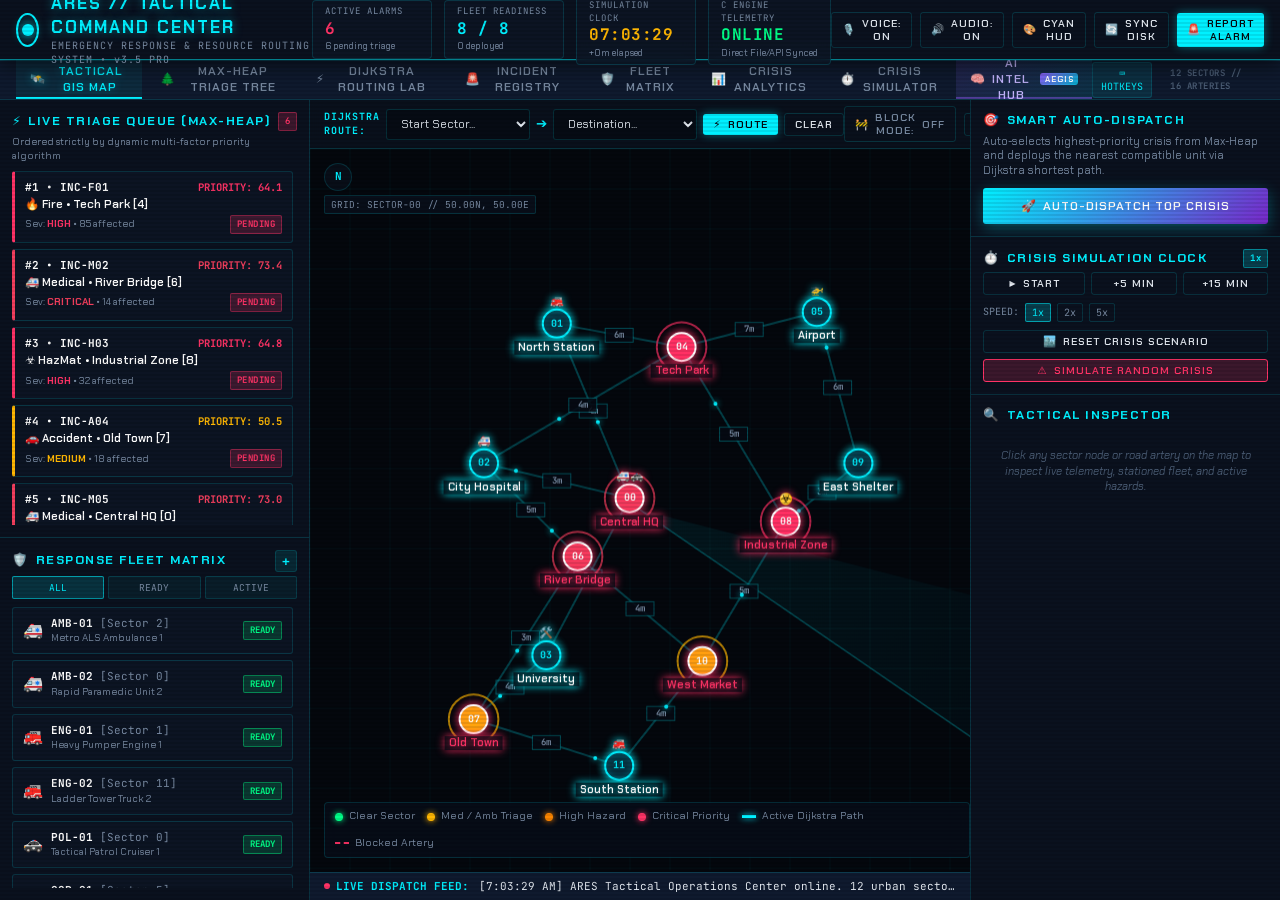
==== commit 4f949bc9: "Add A.E.G.I.S. Tactical AI Intelligence Hub with RAG Document Ingestion" ====
--- a/index.html
+++ b/index.html
@@ -2,16 +2,1228 @@
 <html lang="en">
 <head>
   <meta charset="UTF-8">
-  <meta http-equiv="refresh" content="0; url=web/index.html">
   <meta name="viewport" content="width=device-width, initial-scale=1.0">
-  <title>ARES — Advanced Emergency Response & Resource Routing System</title>
-  <script>
-    window.location.replace("web/index.html");
-  </script>
+  <title>ARES — Tactical Emergency Command & Spatial GIS Operations Center</title>
+  <meta name="description" content="ARES: Advanced Emergency Response Resource Routing System. High-tech tactical GIS command center featuring real-time Dijkstra shortest-path routing, binary max-heap incident triage, and automated fleet dispatch.">
+  <link rel="stylesheet" href="style.css">
+  <link rel="preconnect" href="https://fonts.googleapis.com">
+  <link rel="preconnect" href="https://fonts.gstatic.com" crossorigin>
+  <link href="https://fonts.googleapis.com/css2?family=Chakra+Petch:wght@400;500;600;700&family=JetBrains+Mono:wght@400;500;700&family=Outfit:wght@400;500;600;700&display=swap" rel="stylesheet">
 </head>
-<body style="background: #050b14; color: #00f0ff; font-family: 'Segoe UI', Tahoma, Geneva, Verdana, sans-serif; display: flex; flex-direction: column; align-items: center; justify-content: center; height: 100vh; margin: 0;">
-  <h2 style="letter-spacing: 2px;">ARES // TACTICAL COMMAND CENTER</h2>
-  <p style="color: #64748b;">Redirecting to Web Operations Center...</p>
-  <p><a href="web/index.html" style="color: #00f0ff; text-decoration: none; border: 1px solid #00f0ff; padding: 8px 16px; border-radius: 4px;">Click here if not redirected</a></p>
+<body class="cyber-hud theme-cyan">
+
+  <!-- TOP HUD / TELEMETRY STATUS BAR -->
+  <header class="hud-header">
+    <div class="brand-group">
+      <div class="radar-logo-pulse" id="btn-brand-home" title="ARES Tactical Operations Center">
+        <span class="pulse-ring"></span>
+        <span class="core-dot"></span>
+      </div>
+      <div class="brand-titles">
+        <div class="main-title">ARES // TACTICAL COMMAND CENTER</div>
+        <div class="sub-title">EMERGENCY RESPONSE &amp; RESOURCE ROUTING SYSTEM &bull; v3.5 PRO</div>
+      </div>
+    </div>
+
+    <!-- Live Telemetry KPI Readouts -->
+    <div class="kpi-group">
+      <div class="kpi-card" id="kpi-incidents">
+        <div class="kpi-label">ACTIVE ALARMS</div>
+        <div class="kpi-value text-red" id="kpi-incidents-val">0</div>
+        <div class="kpi-sub" id="kpi-pending-val">0 pending triage</div>
+      </div>
+
+      <div class="kpi-card" id="kpi-fleet">
+        <div class="kpi-label">FLEET READINESS</div>
+        <div class="kpi-value text-cyan" id="kpi-fleet-val">0 / 0</div>
+        <div class="kpi-sub" id="kpi-deployed-val">0 deployed</div>
+      </div>
+
+      <div class="kpi-card" id="kpi-clock">
+        <div class="kpi-label">SIMULATION CLOCK</div>
+        <div class="kpi-value text-amber" id="sim-clock-display">00:00:00</div>
+        <div class="kpi-sub" id="sim-clock-offset">+0m elapsed</div>
+      </div>
+
+      <div class="kpi-card" id="kpi-backend">
+        <div class="kpi-label">C ENGINE TELEMETRY</div>
+        <div class="kpi-value text-green" id="sync-status-indicator">ONLINE</div>
+        <div class="kpi-sub" id="sync-timestamp">Direct File/API Synced</div>
+      </div>
+    </div>
+
+    <!-- Quick Action Toolset & Theme Selector -->
+    <div class="header-actions">
+      <!-- Voice Toggle -->
+      <button class="btn btn-sm btn-outline" id="btn-voice-toggle" title="Toggle AI Tactical Voice Telemetry">
+        <span class="icon" id="voice-icon">🎙️</span> <span id="voice-label">VOICE: ON</span>
+      </button>
+
+      <!-- Audio Toggle -->
+      <button class="btn btn-sm btn-outline" id="btn-audio-toggle" title="Toggle Tactical Web Audio Synthesizer">
+        <span class="icon" id="audio-icon">🔊</span> <span id="audio-label">AUDIO: ON</span>
+      </button>
+
+      <!-- Theme Switcher -->
+      <div class="theme-dropdown-wrapper">
+        <button class="btn btn-sm btn-outline" id="btn-theme-menu" title="Change HUD Visual Theme">
+          <span class="icon">🎨</span> <span id="theme-label">CYAN HUD</span>
+        </button>
+        <div class="theme-dropdown-menu" id="theme-dropdown" style="display: none;">
+          <button class="theme-opt active" data-theme="theme-cyan"><span class="color-dot cyan"></span> Cyber Cyan</button>
+          <button class="theme-opt" data-theme="theme-crimson"><span class="color-dot crimson"></span> Crimson Alert</button>
+          <button class="theme-opt" data-theme="theme-night"><span class="color-dot green"></span> Night Ops Green</button>
+          <button class="theme-opt" data-theme="theme-amber"><span class="color-dot amber"></span> Thermal Amber</button>
+        </div>
+      </div>
+
+      <!-- Sync C Engine Button -->
+      <button class="btn btn-sm btn-outline" id="btn-sync-reload" title="Synchronize telemetry with disk (data/ares_live.json)">
+        <span class="icon">🔄</span> SYNC DISK
+      </button>
+
+      <!-- Report Emergency Button -->
+      <button class="btn btn-sm btn-primary" id="btn-open-report-modal">
+        <span class="icon">🚨</span> REPORT ALARM
+      </button>
+    </div>
+  </header>
+
+  <!-- NAVIGATION BAR (Primary Operation Views) -->
+  <nav class="hud-nav">
+    <div class="nav-tabs">
+      <button class="nav-tab active" data-view="view-map" id="tab-nav-map">
+        <span class="nav-icon">🛰️</span> TACTICAL GIS MAP
+      </button>
+      <button class="nav-tab" data-view="view-heap" id="tab-nav-heap">
+        <span class="nav-icon">🌲</span> MAX-HEAP TRIAGE TREE
+      </button>
+      <button class="nav-tab" data-view="view-dijkstra" id="tab-nav-dijkstra">
+        <span class="nav-icon">⚡</span> DIJKSTRA ROUTING LAB
+      </button>
+      <button class="nav-tab" data-view="view-incidents" id="tab-nav-incidents">
+        <span class="nav-icon">🚨</span> INCIDENT REGISTRY
+      </button>
+      <button class="nav-tab" data-view="view-fleet" id="tab-nav-fleet">
+        <span class="nav-icon">🛡️</span> FLEET MATRIX
+      </button>
+      <button class="nav-tab" data-view="view-analytics" id="tab-nav-analytics">
+        <span class="nav-icon">📊</span> CRISIS ANALYTICS
+      </button>
+      <button class="nav-tab" data-view="view-simulation" id="tab-nav-simulation">
+        <span class="nav-icon">⏱️</span> CRISIS SIMULATOR
+      </button>
+      <button class="nav-tab nav-tab-ai" data-view="view-ai" id="tab-nav-ai">
+        <span class="nav-icon">🧠</span> AI INTEL HUB <span class="ai-nav-badge">AEGIS</span>
+      </button>
+    </div>
+
+    <!-- Quick Shortcuts / Help trigger -->
+    <div class="nav-meta">
+      <button class="btn-meta" id="btn-shortcuts-help" title="View Keyboard Shortcuts">⌨️ HOTKEYS</button>
+      <span class="badge badge-meta">12 SECTORS // 16 ARTERIES</span>
+    </div>
+  </nav>
+
+  <!-- MAIN HUD CONTENT CONTAINER -->
+  <main class="hud-main-container">
+
+    <!-- ====================================================================
+         VIEW 1: TACTICAL GIS MAP & DISPATCH CONTROLLER
+         ==================================================================== -->
+    <div class="view-panel active" id="view-map">
+      <div class="hud-grid-layout">
+        
+        <!-- LEFT SIDEBAR: PRIORITY MAX-HEAP & FLEET OVERVIEW -->
+        <aside class="hud-sidebar hud-sidebar-left">
+          <!-- Live Priority Queue (Max-Heap) -->
+          <section class="panel-section heap-panel">
+            <div class="panel-header">
+              <div class="panel-title">
+                <span class="icon">⚡</span> LIVE TRIAGE QUEUE (MAX-HEAP)
+              </div>
+              <span class="badge badge-red" id="heap-count-badge">0</span>
+            </div>
+            <div class="panel-subtitle">Ordered strictly by dynamic multi-factor priority algorithm</div>
+            <div class="incident-list scrollbar-cyber" id="incident-list-container">
+              <!-- Dynamically populated incident cards -->
+            </div>
+          </section>
+
+          <!-- Fleet Readiness Preview -->
+          <section class="panel-section fleet-panel">
+            <div class="panel-header">
+              <div class="panel-title">
+                <span class="icon">🛡️</span> RESPONSE FLEET MATRIX
+              </div>
+              <button class="btn-icon" id="btn-open-resource-modal" title="Commission new resource">+</button>
+            </div>
+            <div class="fleet-filter-bar">
+              <button class="filter-tab active" data-filter="all">ALL</button>
+              <button class="filter-tab" data-filter="available">READY</button>
+              <button class="filter-tab" data-filter="dispatched">ACTIVE</button>
+            </div>
+            <div class="fleet-list scrollbar-cyber" id="fleet-list-container">
+              <!-- Dynamically populated fleet cards -->
+            </div>
+          </section>
+        </aside>
+
+        <!-- CENTER AREA: INTERACTIVE TACTICAL MAP CANVAS -->
+        <section class="hud-map-area">
+          <!-- Map Top Toolbar -->
+          <div class="map-toolbar">
+            <div class="toolbar-left">
+              <div class="route-selector">
+                <span class="route-label">DIJKSTRA ROUTE:</span>
+                <select id="route-start-select" class="select-cyber">
+                  <option value="">Start Sector...</option>
+                </select>
+                <span class="route-arrow">➔</span>
+                <select id="route-dest-select" class="select-cyber">
+                  <option value="">Destination...</option>
+                </select>
+                <button class="btn btn-primary btn-sm" id="btn-find-path">
+                  <span class="icon">⚡</span> ROUTE
+                </button>
+                <button class="btn btn-outline btn-sm" id="btn-clear-path">CLEAR</button>
+              </div>
+            </div>
+
+            <div class="toolbar-right">
+              <button class="btn btn-sm btn-toggle" id="btn-toggle-block-mode" title="Click roads directly on map to block/unblock">
+                <span class="icon">🚧</span> BLOCK MODE: <span id="block-mode-status">OFF</span>
+              </button>
+              <button class="btn btn-sm btn-icon-only" id="btn-reset-view" title="Reset View &amp; Center Map">🎯</button>
+              <button class="btn btn-sm btn-icon-only" id="btn-toggle-flow" title="Toggle Traffic Flow Particles">✨</button>
+              <button class="btn btn-sm btn-icon-only" id="btn-toggle-radar" title="Toggle Radar Sweep">📡</button>
+              <button class="btn btn-sm btn-icon-only" id="btn-toggle-labels" title="Toggle Sector Labels">🏷️</button>
+            </div>
+          </div>
+
+          <!-- Canvas Container -->
+          <div class="canvas-wrapper" id="canvas-wrapper">
+            <canvas id="ares-map-canvas"></canvas>
+
+            <!-- Overlaid Map Compass & Coordinate Readout -->
+            <div class="map-compass">
+              <div class="compass-rose">N</div>
+              <div class="coord-readout" id="coord-readout">GRID: SECTOR-00 // 50.00N, 50.00E</div>
+            </div>
+
+            <!-- Overlaid Map Legend -->
+            <div class="map-legend">
+              <div class="legend-item"><span class="legend-dot green"></span> Clear Sector</div>
+              <div class="legend-item"><span class="legend-dot yellow"></span> Med / Amb Triage</div>
+              <div class="legend-item"><span class="legend-dot orange"></span> High Hazard</div>
+              <div class="legend-item"><span class="legend-dot red"></span> Critical Priority</div>
+              <div class="legend-item"><span class="legend-line cyan"></span> Active Dijkstra Path</div>
+              <div class="legend-item"><span class="legend-line red-dash"></span> Blocked Artery</div>
+            </div>
+
+            <!-- Floating Dijkstra Route Info HUD -->
+            <div class="route-info-card" id="route-info-card" style="display: none;">
+              <div class="route-info-header">
+                <span class="icon">⚡</span> OPTIMAL DIJKSTRA ROUTE COMPUTED
+                <button class="btn-close-sm" id="btn-close-route-info">&times;</button>
+              </div>
+              <div class="route-info-body">
+                <div class="route-metrics">
+                  <div class="rm-item"><span class="rm-val text-cyan" id="route-cost-val">0 min</span><span class="rm-lbl">EST. TRAVEL TIME</span></div>
+                  <div class="rm-item"><span class="rm-val text-green" id="route-hops-val">0</span><span class="rm-lbl">NETWORK HOPS</span></div>
+                  <div class="rm-item"><span class="rm-val text-amber" id="route-eff-val">100%</span><span class="rm-lbl">EFFICIENCY</span></div>
+                </div>
+                <div class="route-nodes-flow" id="route-nodes-flow">
+                  <!-- Node hops badges dynamically populated -->
+                </div>
+              </div>
+            </div>
+          </div>
+
+          <!-- Bottom Event Stream / Live Ticker -->
+          <div class="event-stream-bar">
+            <div class="stream-label"><span class="live-dot"></span> LIVE DISPATCH FEED:</div>
+            <div class="stream-ticker" id="stream-ticker">
+              ARES Command System operational &bull; Monitoring 12 urban sectors &bull; Ready for deployment
+            </div>
+          </div>
+        </section>
+
+        <!-- RIGHT SIDEBAR: SMART DISPATCH & SECTOR INSPECTOR -->
+        <aside class="hud-sidebar hud-sidebar-right">
+          <!-- Smart Auto-Dispatch Wizard -->
+          <section class="panel-section dispatch-panel">
+            <div class="panel-header">
+              <div class="panel-title">
+                <span class="icon">🎯</span> SMART AUTO-DISPATCH
+              </div>
+            </div>
+            <div class="dispatch-body">
+              <p class="panel-text">Auto-selects highest-priority crisis from Max-Heap and deploys the nearest compatible unit via Dijkstra shortest path.</p>
+              <button class="btn btn-block btn-accent" id="btn-auto-dispatch-top">
+                <span class="icon">🚀</span> AUTO-DISPATCH TOP CRISIS
+              </button>
+            </div>
+          </section>
+
+          <!-- Simulation Quick Controller -->
+          <section class="panel-section sim-panel">
+            <div class="panel-header">
+              <div class="panel-title">
+                <span class="icon">⏱️</span> CRISIS SIMULATION CLOCK
+              </div>
+              <span class="badge badge-cyan" id="sim-speed-badge">1x</span>
+            </div>
+            <div class="sim-controls">
+              <div class="sim-btn-group">
+                <button class="btn btn-sm btn-outline" id="btn-sim-play"><span class="icon" id="sim-play-icon">▶</span> <span id="sim-play-text">START</span></button>
+                <button class="btn btn-sm btn-outline" id="btn-sim-step5">+5 MIN</button>
+                <button class="btn btn-sm btn-outline" id="btn-sim-step15">+15 MIN</button>
+              </div>
+              <div class="sim-speed-group">
+                <span class="speed-label">SPEED:</span>
+                <button class="btn-speed active" data-speed="1">1x</button>
+                <button class="btn-speed" data-speed="2">2x</button>
+                <button class="btn-speed" data-speed="5">5x</button>
+              </div>
+              <div class="sim-action-group">
+                <button class="btn btn-sm btn-outline btn-block" id="btn-load-scenario">
+                  <span class="icon">🏙️</span> RESET CRISIS SCENARIO
+                </button>
+                <button class="btn btn-sm btn-danger btn-block" id="btn-trigger-disaster">
+                  <span class="icon">⚠️</span> SIMULATE RANDOM CRISIS
+                </button>
+              </div>
+            </div>
+          </section>
+
+          <!-- Tactical Inspector Panel -->
+          <section class="panel-section inspector-panel">
+            <div class="panel-header">
+              <div class="panel-title">
+                <span class="icon">🔍</span> TACTICAL INSPECTOR
+              </div>
+            </div>
+            <div class="inspector-content scrollbar-cyber" id="inspector-content">
+              <div class="inspector-placeholder">
+                Click any sector node or road artery on the map to inspect live telemetry, stationed fleet, and active hazards.
+              </div>
+            </div>
+          </section>
+        </aside>
+
+      </div>
+    </div>
+
+    <!-- ====================================================================
+         VIEW 2: BINARY MAX-HEAP PRIORITY QUEUE VISUALIZER
+         ==================================================================== -->
+    <div class="view-panel" id="view-heap">
+      <div class="data-structure-layout">
+        <div class="ds-header-bar">
+          <div>
+            <h2><span class="icon">🌲</span> BINARY MAX-HEAP // REAL-TIME INCIDENT TRIAGE ENGINE</h2>
+            <p class="subtitle">Complete visual inspection of the Binary Max-Heap priority queue data structure used in ARES</p>
+          </div>
+          <div class="ds-actions">
+            <button class="btn btn-outline btn-sm" id="btn-heap-refresh">🔄 RECALCULATE HEAP</button>
+            <button class="btn btn-primary btn-sm" id="btn-heap-pop">⚡ POP TOP CRISIS</button>
+          </div>
+        </div>
+
+        <div class="ds-grid">
+          <!-- Heap Tree Canvas Visualizer -->
+          <div class="card ds-tree-card">
+            <div class="card-title">
+              <span>BINARY HEAP TREE TOPOLOGY</span>
+              <span class="badge badge-cyan" id="heap-tree-count-badge">0 NODES</span>
+            </div>
+            <div class="canvas-tree-container">
+              <canvas id="heap-tree-canvas"></canvas>
+            </div>
+            <div class="heap-property-explainer">
+              <span class="tag">Max-Heap Property:</span> Parent Score $\ge$ Child Scores &bull;
+              <span class="tag">Indexing:</span> Parent = $\lfloor(i-1)/2\rfloor$, Left = $2i+1$, Right = $2i+2$
+            </div>
+          </div>
+
+          <!-- Heap Array & Mathematical Breakdown -->
+          <div class="card ds-array-card">
+            <div class="card-title">HEAP ARRAY REPRESENTATION &bull; A[0..N-1]</div>
+            <div class="heap-array-view scrollbar-cyber" id="heap-array-container">
+              <!-- Array index cards -->
+            </div>
+
+            <div class="card-title" style="margin-top: 20px;">MATHEMATICAL PRIORITY FORMULA BREAKDOWN</div>
+            <div class="formula-box">
+              <div class="formula-math">
+                Priority = 100 &times; ( 0.40 &times; (Severity / 4) + 0.25 &times; min(Affected, 1000) / 1000 + 0.20 &times; TypeRisk + 0.15 &times; min(WaitTime, 3600) / 3600 )
+              </div>
+              <div class="formula-weights">
+                <div class="f-weight"><span class="w-pct text-red">40%</span> <span class="w-name">Severity Level (1-4)</span></div>
+                <div class="f-weight"><span class="w-pct text-amber">25%</span> <span class="w-name">Affected Casualties</span></div>
+                <div class="f-weight"><span class="w-pct text-magenta">20%</span> <span class="w-name">Emergency Type Risk</span></div>
+                <div class="f-weight"><span class="w-pct text-cyan">15%</span> <span class="w-name">Waiting / Elapsed Time</span></div>
+              </div>
+            </div>
+
+            <div class="card-title" style="margin-top: 20px;">TRIAGE QUEUE RANKINGS</div>
+            <div class="heap-table-wrapper scrollbar-cyber">
+              <table class="table-cyber" id="heap-ranked-table">
+                <thead>
+                  <tr>
+                    <th>Heap Index</th>
+                    <th>ID</th>
+                    <th>Type</th>
+                    <th>Sector</th>
+                    <th>Severity</th>
+                    <th>Affected</th>
+                    <th>Score</th>
+                    <th>Action</th>
+                  </tr>
+                </thead>
+                <tbody>
+                  <!-- Populated dynamically -->
+                </tbody>
+              </table>
+            </div>
+          </div>
+        </div>
+      </div>
+    </div>
+
+    <!-- ====================================================================
+         VIEW 3: DIJKSTRA ROUTING & GRAPH EXPLORER
+         ==================================================================== -->
+    <div class="view-panel" id="view-dijkstra">
+      <div class="data-structure-layout">
+        <div class="ds-header-bar">
+          <div>
+            <h2><span class="icon">⚡</span> DYNAMIC DIJKSTRA ROUTING // CITY NETWORK GRAPH LAB</h2>
+            <p class="subtitle">Shortest path computation with real-time road blockage handling, relaxation table, and graph adjacency matrix</p>
+          </div>
+          <div class="ds-actions">
+            <div class="dijkstra-inputs">
+              <select id="dijkstra-lab-start" class="select-cyber"><option value="">Start Sector...</option></select>
+              <span>➔</span>
+              <select id="dijkstra-lab-dest" class="select-cyber"><option value="">Destination...</option></select>
+              <button class="btn btn-primary btn-sm" id="btn-dijkstra-lab-compute">COMPUTE PATH</button>
+            </div>
+          </div>
+        </div>
+
+        <div class="dijkstra-grid">
+          <!-- Step-by-Step Shortest Path Result & Relaxation Table -->
+          <div class="card dijkstra-steps-card">
+            <div class="card-title">
+              <span>ALGORITHM EXECUTION &amp; DISTANCE RELAXATION TABLE</span>
+              <span class="badge badge-green" id="dijkstra-status-badge">OPTIMAL FOUND</span>
+            </div>
+            
+            <div class="dijkstra-summary-banner" id="dijkstra-summary-banner">
+              Select Start and Destination sectors above to compute and trace Dijkstra's algorithm.
+            </div>
+
+            <div class="relaxation-table-wrapper scrollbar-cyber">
+              <table class="table-cyber" id="dijkstra-relaxation-table">
+                <thead>
+                  <tr>
+                    <th>Node ID</th>
+                    <th>Sector Label</th>
+                    <th>Tentative Dist (min)</th>
+                    <th>Previous Hop</th>
+                    <th>Visited State</th>
+                  </tr>
+                </thead>
+                <tbody>
+                  <!-- Populated dynamically -->
+                </tbody>
+              </table>
+            </div>
+          </div>
+
+          <!-- City Network Adjacency Matrix & Road Blockage Control -->
+          <div class="card dijkstra-matrix-card">
+            <div class="card-title">
+              <span>CITY GRAPH ADJACENCY MATRIX &amp; ROAD OBSTRUCTIONS</span>
+              <span class="badge badge-amber" id="blocked-roads-count-badge">0 ROADS BLOCKED</span>
+            </div>
+            <p class="panel-subtitle">Click any cell or road row to toggle disaster blockage and observe dynamic re-routing.</p>
+
+            <div class="roads-table-wrapper scrollbar-cyber">
+              <table class="table-cyber" id="roads-table">
+                <thead>
+                  <tr>
+                    <th>Road Segment</th>
+                    <th>Travel Time</th>
+                    <th>Status</th>
+                    <th>Action</th>
+                  </tr>
+                </thead>
+                <tbody>
+                  <!-- Populated dynamically -->
+                </tbody>
+              </table>
+            </div>
+          </div>
+        </div>
+      </div>
+    </div>
+
+    <!-- ====================================================================
+         VIEW 4: INCIDENT REGISTRY (FULL CRUD OPERATIONS)
+         ==================================================================== -->
+    <div class="view-panel" id="view-incidents">
+      <div class="registry-layout">
+        <div class="registry-header">
+          <div>
+            <h2><span class="icon">🚨</span> INCIDENT REGISTRY // EMERGENCY OPERATIONS CENTER</h2>
+            <p class="subtitle">Complete lifecycle management: create, inspect, update priority, reassign, resolve, and archive alarms</p>
+          </div>
+          <div class="registry-controls">
+            <input type="text" id="inc-search-input" class="input-cyber input-search" placeholder="🔍 Search by ID, reporter, description, sector...">
+            <div class="filter-btn-group" id="inc-status-filter-group">
+              <button class="filter-tab active" data-inc-filter="all">ALL</button>
+              <button class="filter-tab" data-inc-filter="0">PENDING</button>
+              <button class="filter-tab" data-inc-filter="1">ACTIVE</button>
+              <button class="filter-tab" data-inc-filter="2">RESOLVED</button>
+              <button class="filter-tab" data-inc-filter="3">CANCELLED</button>
+            </div>
+            <button class="btn btn-primary btn-sm" id="btn-inc-new-alarm">
+              <span class="icon">🚨</span> + NEW ALARM
+            </button>
+          </div>
+        </div>
+
+        <div class="registry-table-card scrollbar-cyber">
+          <table class="table-cyber" id="emergencies-master-table">
+            <thead>
+              <tr>
+                <th>ID</th>
+                <th>Type</th>
+                <th>Sector Location</th>
+                <th>Severity</th>
+                <th>Affected</th>
+                <th>Priority Score</th>
+                <th>Status</th>
+                <th>Assigned Unit</th>
+                <th>Reported Time</th>
+                <th>Actions</th>
+              </tr>
+            </thead>
+            <tbody>
+              <!-- Populated dynamically -->
+            </tbody>
+          </table>
+        </div>
+      </div>
+    </div>
+
+    <!-- ====================================================================
+         VIEW 5: FLEET MATRIX (FULL CRUD OPERATIONS)
+         ==================================================================== -->
+    <div class="view-panel" id="view-fleet">
+      <div class="registry-layout">
+        <div class="registry-header">
+          <div>
+            <h2><span class="icon">🛡️</span> FLEET COMMAND MATRIX // RESPONSE UNITS REGISTRY</h2>
+            <p class="subtitle">Monitor response fleet readiness, commission new units, dispatch to crisis sectors, and complete missions</p>
+          </div>
+          <div class="registry-controls">
+            <input type="text" id="fleet-search-input" class="input-cyber input-search" placeholder="🔍 Search unit callsign, name, sector...">
+            <div class="filter-btn-group" id="fleet-status-filter-group">
+              <button class="filter-tab active" data-fleet-filter="all">ALL</button>
+              <button class="filter-tab" data-fleet-filter="0">AVAILABLE</button>
+              <button class="filter-tab" data-fleet-filter="1">DISPATCHED</button>
+              <button class="filter-tab" data-fleet-filter="2">UNAVAILABLE</button>
+              <button class="filter-tab" data-fleet-filter="3">RETURNING</button>
+            </div>
+            <button class="btn btn-primary btn-sm" id="btn-fleet-commission-modal">
+              <span class="icon">🛡️</span> + COMMISSION UNIT
+            </button>
+          </div>
+        </div>
+
+        <div class="registry-table-card scrollbar-cyber">
+          <table class="table-cyber" id="fleet-master-table">
+            <thead>
+              <tr>
+                <th>Call Sign</th>
+                <th>Unit Descriptor</th>
+                <th>Classification</th>
+                <th>Base Station</th>
+                <th>Current Sector</th>
+                <th>Capacity</th>
+                <th>Status</th>
+                <th>Assigned Incident</th>
+                <th>Actions</th>
+              </tr>
+            </thead>
+            <tbody>
+              <!-- Populated dynamically -->
+            </tbody>
+          </table>
+        </div>
+      </div>
+    </div>
+
+    <!-- ====================================================================
+         VIEW 6: CRISIS ANALYTICS & CITY HEATMAP
+         ==================================================================== -->
+    <div class="view-panel" id="view-analytics">
+      <div class="analytics-layout">
+        <div class="registry-header">
+          <div>
+            <h2><span class="icon">📊</span> CRISIS ANALYTICS // CITY TELEMETRY &amp; PERFORMANCE DASHBOARD</h2>
+            <p class="subtitle">Operational statistics, casualty density, fleet deployment ratios, and response performance metrics</p>
+          </div>
+          <button class="btn btn-outline btn-sm" id="btn-analytics-refresh">🔄 REFRESH METRICS</button>
+        </div>
+
+        <div class="analytics-kpi-row">
+          <div class="kpi-box">
+            <div class="kpi-num text-red" id="an-total-incidents">0</div>
+            <div class="kpi-title">TOTAL RECORDED CRISES</div>
+            <div class="kpi-desc">Cumulative logged emergencies</div>
+          </div>
+          <div class="kpi-box">
+            <div class="kpi-num text-amber" id="an-total-casualties">0</div>
+            <div class="kpi-title">TOTAL CITIZENS AFFECTED</div>
+            <div class="kpi-desc">Across all monitored sectors</div>
+          </div>
+          <div class="kpi-box">
+            <div class="kpi-num text-cyan" id="an-fleet-util">0%</div>
+            <div class="kpi-title">FLEET DEPLOYMENT RATE</div>
+            <div class="kpi-desc">Units currently in active missions</div>
+          </div>
+          <div class="kpi-box">
+            <div class="kpi-num text-green" id="an-resolution-rate">0%</div>
+            <div class="kpi-title">STABILIZATION RATE</div>
+            <div class="kpi-desc">Emergencies successfully resolved</div>
+          </div>
+        </div>
+
+        <div class="analytics-charts-grid">
+          <!-- Severity Breakdown Chart -->
+          <div class="card chart-card">
+            <div class="card-title">INCIDENT SEVERITY DISTRIBUTION</div>
+            <div class="chart-canvas-wrapper">
+              <canvas id="chart-severity-canvas"></canvas>
+            </div>
+            <div class="chart-legend-row" id="chart-severity-legend"></div>
+          </div>
+
+          <!-- Type Distribution Chart -->
+          <div class="card chart-card">
+            <div class="card-title">EMERGENCY CLASSIFICATION BREAKDOWN</div>
+            <div class="chart-canvas-wrapper">
+              <canvas id="chart-types-canvas"></canvas>
+            </div>
+            <div class="chart-legend-row" id="chart-types-legend"></div>
+          </div>
+
+          <!-- Sector Casualties Ranking -->
+          <div class="card chart-card full-width">
+            <div class="card-title">SECTOR HAZARD &amp; CASUALTY DENSITY RANKING</div>
+            <div class="sector-density-grid scrollbar-cyber" id="sector-density-list">
+              <!-- Sector ranking bars -->
+            </div>
+          </div>
+        </div>
+      </div>
+    </div>
+
+    <!-- ====================================================================
+         VIEW 7: CRISIS SIMULATOR & SCENARIO LAB
+         ==================================================================== -->
+    <div class="view-panel" id="view-simulation">
+      <div class="simulation-lab-layout">
+        <div class="registry-header">
+          <div>
+            <h2><span class="icon">⏱️</span> CRISIS SIMULATION &amp; DISASTER SCENARIO LAB</h2>
+            <p class="subtitle">Step-time simulation clock, multi-alarm disaster scenarios, road collapse simulations, and automated event log</p>
+          </div>
+          <div class="ds-actions">
+            <button class="btn btn-danger btn-sm" id="btn-lab-trigger-disaster">⚠️ TRIGGER RANDOM DISASTER</button>
+          </div>
+        </div>
+
+        <div class="sim-lab-grid">
+          <!-- Simulation Controller Card -->
+          <div class="card sim-lab-controls-card">
+            <div class="card-title">TEMPORAL CLOCK CONTROLS</div>
+            
+            <div class="sim-clock-hero">
+              <div class="clock-time" id="lab-clock-time">00:00:00</div>
+              <div class="clock-elapsed" id="lab-clock-elapsed">+0 minutes elapsed</div>
+            </div>
+
+            <div class="sim-playback-row">
+              <button class="btn btn-primary" id="btn-lab-play">
+                <span class="icon" id="lab-play-icon">▶</span> <span id="lab-play-text">START TIME ENGINE</span>
+              </button>
+              <button class="btn btn-outline" id="btn-lab-step1">+1 MIN</button>
+              <button class="btn btn-outline" id="btn-lab-step5">+5 MIN</button>
+              <button class="btn btn-outline" id="btn-lab-step15">+15 MIN</button>
+              <button class="btn btn-outline" id="btn-lab-step60">+60 MIN</button>
+            </div>
+
+            <div class="card-title" style="margin-top: 24px;">SCENARIO PRESETS</div>
+            <div class="scenario-buttons-grid">
+              <button class="btn-scenario" data-scenario="metro">
+                <div class="sc-title">🏙️ Metro Crisis Scenario</div>
+                <div class="sc-desc">6 multi-alarm incidents across university, hospital, tech park, and bridge</div>
+              </button>
+              <button class="btn-scenario" data-scenario="earthquake">
+                <div class="sc-title">🌋 7.2 Richter Earthquake</div>
+                <div class="sc-desc">Catastrophic structural collapse, bridge damage, and multiple gas leaks</div>
+              </button>
+              <button class="btn-scenario" data-scenario="chemical">
+                <div class="sc-title">☣️ Industrial Chemical Breach</div>
+                <div class="sc-desc">HazMat toxic cloud at Industrial Zone with blocked surrounding arteries</div>
+              </button>
+              <button class="btn-scenario" data-scenario="flood">
+                <div class="sc-title">🌊 River Flash Flood</div>
+                <div class="sc-desc">Canal overflow inundates River Bridge and Market; ambulance water reroutes</div>
+              </button>
+            </div>
+          </div>
+
+          <!-- Simulation Live Audit Event Log -->
+          <div class="card sim-lab-log-card">
+            <div class="card-title">
+              <span>SIMULATION TELEMETRY &amp; EVENT LOG</span>
+              <button class="btn-sm btn-outline" id="btn-clear-log">CLEAR</button>
+            </div>
+            <div class="event-audit-log scrollbar-cyber" id="event-audit-log">
+              <!-- Chronological events populated dynamically -->
+            </div>
+          </div>
+        </div>
+      </div>
+    </div>
+
+    <!-- ====================================================================
+         VIEW 8: A.E.G.I.S. TACTICAL AI INTELLIGENCE HUB & RAG KNOWLEDGE VAULT
+         ==================================================================== -->
+    <div class="view-panel" id="view-ai">
+      <div class="ai-intel-container">
+        <!-- Interactive Synaptic Neural Canvas Background -->
+        <canvas id="neural-bg-canvas" class="neural-bg-canvas"></canvas>
+
+        <!-- TOP BAR: NEURAL CORE TELEMETRY & CONTROLS -->
+        <div class="ai-header-bar">
+          <div class="ai-core-indicator">
+            <div class="neural-core-orb" id="neural-core-orb" title="A.E.G.I.S. Neural Core Active">
+              <div class="orb-ring ring-1"></div>
+              <div class="orb-ring ring-2"></div>
+              <div class="orb-ring ring-3"></div>
+              <div class="orb-nucleus"></div>
+            </div>
+            <div class="ai-core-info">
+              <div class="ai-core-title">
+                <span>A.E.G.I.S. // TACTICAL NEURAL CORE v4.0</span>
+                <span class="badge badge-ai-mode" id="badge-ai-model">NEURAL RAG CORE</span>
+              </div>
+              <div class="ai-core-status-text" id="ai-core-status-text">
+                <span class="status-pulse-dot"></span> NEURAL INFERENCE ONLINE // KNOWLEDGE VAULT ACTIVE
+              </div>
+            </div>
+          </div>
+
+          <div class="ai-header-actions">
+            <!-- Audio Voice TTS Toggle -->
+            <button class="btn-sm btn-outline-ai" id="btn-ai-voice-toggle" title="Toggle AI Tactical Voice Readout">
+              <span class="icon">🎙️</span> VOICE: <span id="lbl-ai-voice-status">ON</span>
+            </button>
+            <!-- LLM Uplink / API Key Config -->
+            <button class="btn-sm btn-outline-ai" id="btn-ai-config-modal" title="Configure Cloud LLM API Key (Gemini / OpenAI)">
+              <span class="icon">🔑</span> API UPLINK
+            </button>
+            <!-- Clear Chat -->
+            <button class="btn-sm btn-outline-ai" id="btn-ai-clear-chat" title="Clear Tactical Briefing">
+              <span class="icon">🗑️</span> CLEAR
+            </button>
+            <!-- Export Briefing -->
+            <button class="btn-sm btn-outline-ai" id="btn-ai-export-briefing" title="Export Intel Briefing (Markdown)">
+              <span class="icon">💾</span> EXPORT
+            </button>
+          </div>
+        </div>
+
+        <!-- MAIN AI WORKSPACE: SPLIT GRID -->
+        <div class="ai-workspace-grid">
+          
+          <!-- LEFT COLUMN: KNOWLEDGE VAULT & INGESTION TERMINAL -->
+          <aside class="ai-knowledge-sidebar scrollbar-cyber">
+            
+            <!-- File Drag & Drop Dropzone -->
+            <div class="ai-dropzone-card" id="ai-dropzone">
+              <div class="dropzone-glow"></div>
+              <div class="dropzone-icon">📁</div>
+              <div class="dropzone-title">DOCUMENT INGESTION VAULT</div>
+              <div class="dropzone-sub">Drag &amp; drop files or click to ingest into Neural Memory</div>
+              <div class="dropzone-formats">PDF, TXT, MD, CSV, JSON, LOG, CODE</div>
+              <input type="file" id="ai-file-input" multiple accept=".pdf,.txt,.md,.markdown,.json,.csv,.c,.h,.py,.js,.html,.css,.log" style="display:none;">
+              <button type="button" class="btn btn-sm btn-primary-ai" id="btn-trigger-upload">
+                <span class="icon">⬆️</span> INGEST FILES
+              </button>
+            </div>
+
+            <!-- Ingested Files Shelf -->
+            <div class="card ai-card-shelf">
+              <div class="card-title">
+                <span>INDEXED KNOWLEDGE SOURCES (<span id="vault-doc-count">1</span>)</span>
+                <span class="badge badge-meta" id="vault-chunk-count">36 CHUNKS</span>
+              </div>
+              <div class="ai-sources-list scrollbar-cyber" id="ai-sources-list">
+                <!-- System Core Knowledge always present -->
+                <div class="ai-source-item system-source">
+                  <div class="source-icon">🛰️</div>
+                  <div class="source-details">
+                    <div class="source-name">ARES System Core Knowledge</div>
+                    <div class="source-meta">12 Sectors • 16 Roads • Dijkstra • Max-Heap</div>
+                  </div>
+                  <span class="badge badge-cyan">CORE</span>
+                </div>
+                <!-- Dynamic uploaded files populated here -->
+              </div>
+            </div>
+
+            <!-- Real-Time Telemetry Bridge Monitor -->
+            <div class="card ai-card-telemetry">
+              <div class="card-title">
+                <span>LIVE TELEMETRY SYNCED</span>
+                <span class="indicator-dot dot-green"></span>
+              </div>
+              <div class="ai-telemetry-stats">
+                <div class="ai-stat-row">
+                  <span class="stat-lbl">Active Incidents:</span>
+                  <span class="stat-val text-red" id="ai-tel-incidents">0</span>
+                </div>
+                <div class="ai-stat-row">
+                  <span class="stat-lbl">Pending Triage:</span>
+                  <span class="stat-val text-amber" id="ai-tel-pending">0</span>
+                </div>
+                <div class="ai-stat-row">
+                  <span class="stat-lbl">Available Fleet:</span>
+                  <span class="stat-val text-cyan" id="ai-tel-fleet">0 / 0</span>
+                </div>
+                <div class="ai-stat-row">
+                  <span class="stat-lbl">Blocked Roadways:</span>
+                  <span class="stat-val text-magenta" id="ai-tel-blocked">0</span>
+                </div>
+              </div>
+            </div>
+
+            <!-- Tactical Query Chips -->
+            <div class="card ai-card-chips">
+              <div class="card-title">TACTICAL PROMPT PRESETS</div>
+              <div class="ai-chips-container">
+                <button type="button" class="ai-chip" data-prompt="Assess current incident triage status and report the highest-priority emergency.">🚨 Top Priority Crisis</button>
+                <button type="button" class="ai-chip" data-prompt="Explain the mathematical 4-factor priority scoring formula used by the Max-Heap.">📐 Priority Formula</button>
+                <button type="button" class="ai-chip" data-prompt="Calculate the fastest route from Central HQ (0) to Airport (5) and list road minutes.">⚡ HQ to Airport Route</button>
+                <button type="button" class="ai-chip" data-prompt="Summarize the key information and operational protocols from all ingested files.">📄 Summarize Ingested Files</button>
+                <button type="button" class="ai-chip" data-prompt="Audit fleet readiness and recommend optimal resource allocation.">🛡️ Fleet Readiness Audit</button>
+                <button type="button" class="ai-chip" data-prompt="Inspect blocked roads and calculate bypass detours.">🚧 Road Obstruction Audit</button>
+              </div>
+            </div>
+
+          </aside>
+
+          <!-- RIGHT/CENTER COLUMN: TACTICAL CHAT INTERFACE -->
+          <section class="ai-chat-interface">
+            
+            <!-- Message Stream Scroll Area -->
+            <div class="ai-messages-stream scrollbar-cyber" id="ai-messages-stream">
+              <!-- Initial Welcome Message -->
+              <div class="ai-msg ai-msg-bot">
+                <div class="ai-msg-avatar">
+                  <div class="avatar-ring"></div>
+                  <span class="avatar-icon">🧠</span>
+                </div>
+                <div class="ai-msg-body">
+                  <div class="ai-msg-header">
+                    <span class="ai-sender-name">A.E.G.I.S. INTELLIGENCE SYNTHESIZER</span>
+                    <span class="ai-msg-time">SYSTEM ONLINE</span>
+                  </div>
+                  <div class="ai-msg-content">
+                    <p><strong>Greetings, Commander.</strong> I am <strong>A.E.G.I.S.</strong> (Autonomous Emergency Geospatial Intelligence Synthesizer), the neural intelligence core integrated into the ARES operations matrix.</p>
+                    <p>I have direct real-time telemetry access to all <strong>12 city sectors, 16 road arteries, Max-Heap priority queue, and fleet units</strong>. Furthermore, you can <strong>upload any documents (PDFs, text files, CSV tables, incident logs)</strong> to my Knowledge Vault, and I will perform semantic retrieval and contextual synthesis to answer your tactical inquiries.</p>
+                    <div class="ai-welcome-features">
+                      <div class="feature-item"><span>📁</span> <strong>Document RAG:</strong> Drag &amp; drop any files into the left vault to query them with citations.</div>
+                      <div class="feature-item"><span>⚡</span> <strong>Live Telemetry:</strong> Ask about real-time routes, road blockages, and priority scores.</div>
+                      <div class="feature-item"><span>🎙️</span> <strong>Tactical Voice:</strong> Audio feedback and computerized vocal announcements.</div>
+                    </div>
+                  </div>
+                </div>
+              </div>
+            </div>
+
+            <!-- In-Flight Neural Thinking Indicator -->
+            <div class="ai-thinking-indicator" id="ai-thinking-indicator" style="display: none;">
+              <div class="thinking-spinner"></div>
+              <div class="thinking-text">
+                <span class="thinking-title" id="thinking-title">A.E.G.I.S. NEURAL RETRIEVAL IN PROGRESS</span>
+                <span class="thinking-sub" id="thinking-sub">Scanning knowledge chunks &amp; evaluating telemetry...</span>
+              </div>
+            </div>
+
+            <!-- Floating Active File Ingestion Banner -->
+            <div class="ai-active-file-bar" id="ai-active-file-bar" style="display: none;">
+              <span class="active-file-icon">📎</span>
+              <span class="active-file-name" id="ai-active-file-name">filename.pdf</span>
+              <span class="active-file-status">READY FOR INGESTION</span>
+              <button type="button" class="btn-clear-active-file" id="btn-clear-active-file">&times;</button>
+            </div>
+
+            <!-- Chat Input Area -->
+            <div class="ai-input-zone">
+              <div class="ai-input-container">
+                <button type="button" class="btn-input-action" id="btn-attach-clip" title="Attach Document to Knowledge Vault">
+                  <span class="icon">📎</span>
+                </button>
+                <textarea id="ai-user-input" class="ai-textarea scrollbar-cyber" rows="1" placeholder="Ask A.E.G.I.S. anything about ARES, city sectors, routing, or uploaded documents... (Enter to send, Shift+Enter for newline)"></textarea>
+                <button type="button" class="btn-input-action" id="btn-ai-mic" title="Voice Input (Speech-to-Text)">
+                  <span class="icon">🎤</span>
+                </button>
+                <button type="button" class="btn-ai-send" id="btn-ai-send" title="Send Tactical Command">
+                  <span class="send-label">TRANSMIT</span>
+                  <span class="send-icon">➔</span>
+                </button>
+              </div>
+              <div class="ai-input-footer">
+                <span class="footer-hint"><kbd>Enter</kbd> to transmit &bull; <kbd>Shift+Enter</kbd> for newline &bull; <kbd>8</kbd> to switch to AI Intel Hub</span>
+                <span class="footer-privacy">🔒 Client-Side RAG Engine &bull; Ingested documents stay private in your browser session</span>
+              </div>
+            </div>
+
+          </section>
+
+        </div>
+      </div>
+    </div>
+
+  </main>
+
+  <!-- ======================================================================
+       MODAL: REPORT EMERGENCY INCIDENT
+       ====================================================================== -->
+  <div class="modal-backdrop" id="modal-report" style="display: none;">
+    <div class="modal-dialog">
+      <div class="modal-header">
+        <div class="modal-title"><span class="icon">🚨</span> REGISTER NEW EMERGENCY INCIDENT</div>
+        <button class="modal-close" id="btn-close-report-modal">&times;</button>
+      </div>
+      <form id="form-report-emergency">
+        <div class="modal-body">
+          <div class="form-row">
+            <div class="form-group">
+              <label for="rep-name">Reporter / Agency</label>
+              <input type="text" id="rep-name" class="input-cyber" required value="Officer Daniels">
+            </div>
+            <div class="form-group">
+              <label for="rep-node">Sector Node Location</label>
+              <select id="rep-node" class="select-cyber" required>
+                <!-- Populated dynamically -->
+              </select>
+            </div>
+          </div>
+
+          <div class="form-row">
+            <div class="form-group">
+              <label for="rep-type">Emergency Type</label>
+              <select id="rep-type" class="select-cyber" required>
+                <option value="0">Fire (High Risk: 0.85)</option>
+                <option value="1" selected>Medical (Trauma Risk: 0.90)</option>
+                <option value="2">Flood (Risk: 0.70)</option>
+                <option value="3">Accident (Risk: 0.75)</option>
+                <option value="4">Earthquake (Critical Risk: 1.00)</option>
+                <option value="5">HazMat / Chemical (Risk: 0.95)</option>
+                <option value="6">Other (Risk: 0.40)</option>
+              </select>
+            </div>
+            <div class="form-group">
+              <label for="rep-severity">Severity Level</label>
+              <select id="rep-severity" class="select-cyber" required>
+                <option value="1">1 - Low (Minor / Informational)</option>
+                <option value="2">2 - Medium (Significant)</option>
+                <option value="3" selected>3 - High (Urgent Response)</option>
+                <option value="4">4 - Critical (Life Threatening)</option>
+              </select>
+            </div>
+          </div>
+
+          <div class="form-group">
+            <label for="rep-affected">People Affected / Casualties</label>
+            <input type="number" id="rep-affected" class="input-cyber" min="0" max="10000" value="25" required>
+          </div>
+
+          <div class="form-group">
+            <label for="rep-desc">Incident Description &amp; Hazards</label>
+            <textarea id="rep-desc" class="input-cyber" rows="3" placeholder="Describe emergency conditions..." required>Multiple vehicle trauma with severe structural damage</textarea>
+          </div>
+
+          <!-- Dynamic Priority Score Preview -->
+          <div class="score-preview-box">
+            <div class="score-label">PREDICTED PRIORITY HEAP SCORE:</div>
+            <div class="score-number text-magenta" id="score-preview-val">87.5 / 100</div>
+            <div class="score-formula">Formula: 40% Severity + 25% Affected + 20% Type Risk + 15% Waiting Time</div>
+          </div>
+        </div>
+        <div class="modal-footer">
+          <button type="button" class="btn btn-outline" id="btn-cancel-report">Cancel</button>
+          <button type="submit" class="btn btn-primary"><span class="icon">⚡</span> SUBMIT DISPATCH ALARM</button>
+        </div>
+      </form>
+    </div>
+  </div>
+
+  <!-- ======================================================================
+       MODAL: COMMISSION RESPONSE UNIT
+       ====================================================================== -->
+  <div class="modal-backdrop" id="modal-resource" style="display: none;">
+    <div class="modal-dialog">
+      <div class="modal-header">
+        <div class="modal-title"><span class="icon">🛡️</span> COMMISSION FLEET RESOURCE</div>
+        <button class="modal-close" id="btn-close-resource-modal">&times;</button>
+      </div>
+      <form id="form-add-resource">
+        <div class="modal-body">
+          <div class="form-row">
+            <div class="form-group">
+              <label for="res-id">Unit Call Sign / ID</label>
+              <input type="text" id="res-id" class="input-cyber" placeholder="e.g. AMB-03" required>
+            </div>
+            <div class="form-group">
+              <label for="res-name">Unit Name / Descriptor</label>
+              <input type="text" id="res-name" class="input-cyber" placeholder="e.g. Rapid ALS Squad 3" required>
+            </div>
+          </div>
+
+          <div class="form-row">
+            <div class="form-group">
+              <label for="res-type">Resource Classification</label>
+              <select id="res-type" class="select-cyber" required>
+                <option value="0">Ambulance (ALS / Medical)</option>
+                <option value="1">Fire Truck (Fire Suppression)</option>
+                <option value="2">Police Unit (Crowd &amp; Security)</option>
+                <option value="3">Rescue Team (Urban Search &amp; Rescue)</option>
+                <option value="4">Helicopter (Air Medevac / Aerial)</option>
+                <option value="5">HazMat Unit (CBRN Decontamination)</option>
+                <option value="6">Fixed Shelter Station</option>
+                <option value="7">Logistics Warehouse</option>
+              </select>
+            </div>
+            <div class="form-group">
+              <label for="res-node">Home Base Sector Node</label>
+              <select id="res-node" class="select-cyber" required>
+                <!-- Populated dynamically -->
+              </select>
+            </div>
+          </div>
+
+          <div class="form-group">
+            <label for="res-capacity">Capacity (Persons / Stretcher slots)</label>
+            <input type="number" id="res-capacity" class="input-cyber" min="1" max="500" value="4" required>
+          </div>
+        </div>
+        <div class="modal-footer">
+          <button type="button" class="btn btn-outline" id="btn-cancel-resource">Cancel</button>
+          <button type="submit" class="btn btn-primary"><span class="icon">🛡️</span> COMMISSION UNIT</button>
+        </div>
+      </form>
+    </div>
+  </div>
+
+  <!-- ======================================================================
+       MODAL: EDIT EMERGENCY INCIDENT
+       ====================================================================== -->
+  <div class="modal-backdrop" id="modal-edit-emergency" style="display: none;">
+    <div class="modal-dialog">
+      <div class="modal-header">
+        <div class="modal-title"><span class="icon">✏️</span> EDIT INCIDENT RECORD // <span id="edit-emg-id-title">INC-000</span></div>
+        <button class="modal-close" id="btn-close-edit-emg-modal">&times;</button>
+      </div>
+      <form id="form-edit-emergency">
+        <input type="hidden" id="edit-emg-id">
+        <div class="modal-body">
+          <div class="form-row">
+            <div class="form-group">
+              <label for="edit-emg-status">Status</label>
+              <select id="edit-emg-status" class="select-cyber" required>
+                <option value="0">Pending</option>
+                <option value="1">Active (Dispatched)</option>
+                <option value="2">Resolved</option>
+                <option value="3">Cancelled</option>
+              </select>
+            </div>
+            <div class="form-group">
+              <label for="edit-emg-severity">Severity Level</label>
+              <select id="edit-emg-severity" class="select-cyber" required>
+                <option value="1">1 - Low</option>
+                <option value="2">2 - Medium</option>
+                <option value="3">3 - High</option>
+                <option value="4">4 - Critical</option>
+              </select>
+            </div>
+          </div>
+
+          <div class="form-group">
+            <label for="edit-emg-affected">Casualties / Affected</label>
+            <input type="number" id="edit-emg-affected" class="input-cyber" min="0" max="10000" required>
+          </div>
+
+          <div class="form-group">
+            <label for="edit-emg-desc">Description</label>
+            <textarea id="edit-emg-desc" class="input-cyber" rows="3" required></textarea>
+          </div>
+        </div>
+        <div class="modal-footer">
+          <button type="button" class="btn btn-danger" id="btn-delete-emergency"><span class="icon">🗑️</span> DELETE ALARM</button>
+          <button type="submit" class="btn btn-primary"><span class="icon">💾</span> SAVE CHANGES</button>
+        </div>
+      </form>
+    </div>
+  </div>
+
+  <!-- ======================================================================
+       MODAL: EDIT FLEET UNIT
+       ====================================================================== -->
+  <div class="modal-backdrop" id="modal-edit-resource" style="display: none;">
+    <div class="modal-dialog">
+      <div class="modal-header">
+        <div class="modal-title"><span class="icon">🛡️</span> EDIT FLEET UNIT // <span id="edit-res-id-title">UNIT-00</span></div>
+        <button class="modal-close" id="btn-close-edit-res-modal">&times;</button>
+      </div>
+      <form id="form-edit-resource">
+        <input type="hidden" id="edit-res-id">
+        <div class="modal-body">
+          <div class="form-row">
+            <div class="form-group">
+              <label for="edit-res-status">Readiness Status</label>
+              <select id="edit-res-status" class="select-cyber" required>
+                <option value="0">Available (Ready)</option>
+                <option value="1">Dispatched (En Route)</option>
+                <option value="2">Unavailable (Maintenance)</option>
+                <option value="3">Returning to Base</option>
+              </select>
+            </div>
+            <div class="form-group">
+              <label for="edit-res-current-node">Current Sector</label>
+              <select id="edit-res-current-node" class="select-cyber" required>
+                <!-- Populated dynamically -->
+              </select>
+            </div>
+          </div>
+
+          <div class="form-row">
+            <div class="form-group">
+              <label for="edit-res-base-node">Home Base Station</label>
+              <select id="edit-res-base-node" class="select-cyber" required>
+                <!-- Populated dynamically -->
+              </select>
+            </div>
+            <div class="form-group">
+              <label for="edit-res-capacity">Capacity</label>
+              <input type="number" id="edit-res-capacity" class="input-cyber" min="1" max="500" required>
+            </div>
+          </div>
+        </div>
+        <div class="modal-footer">
+          <button type="button" class="btn btn-danger" id="btn-delete-resource"><span class="icon">🗑️</span> DECOMMISSION</button>
+          <button type="submit" class="btn btn-primary"><span class="icon">💾</span> SAVE CHANGES</button>
+        </div>
+      </form>
+    </div>
+  </div>
+
+  <!-- ======================================================================
+       MODAL: KEYBOARD SHORTCUTS CHEAT SHEET
+       ====================================================================== -->
+  <div class="modal-backdrop" id="modal-shortcuts" style="display: none;">
+    <div class="modal-dialog">
+      <div class="modal-header">
+        <div class="modal-title"><span class="icon">⌨️</span> ARES TACTICAL HOTKEYS &amp; COMMAND SHORTCUTS</div>
+        <button class="modal-close" id="btn-close-shortcuts-modal">&times;</button>
+      </div>
+      <div class="modal-body">
+        <div class="shortcuts-grid">
+          <div class="sc-item"><kbd>1</kbd> ➔ Tactical GIS Map</div>
+          <div class="sc-item"><kbd>2</kbd> ➔ Binary Max-Heap Visualizer</div>
+          <div class="sc-item"><kbd>3</kbd> ➔ Dijkstra Routing Lab</div>
+          <div class="sc-item"><kbd>4</kbd> ➔ Incident Registry</div>
+          <div class="sc-item"><kbd>5</kbd> ➔ Fleet Matrix</div>
+          <div class="sc-item"><kbd>6</kbd> ➔ Crisis Analytics</div>
+          <div class="sc-item"><kbd>7</kbd> ➔ Crisis Simulator</div>
+          <div class="sc-item"><kbd>8</kbd> ➔ AI Intel Hub &amp; RAG Vault</div>
+          <div class="sc-item"><kbd>D</kbd> ➔ Auto-Dispatch Top Crisis</div>
+          <div class="sc-item"><kbd>R</kbd> ➔ Calculate Shortest Route</div>
+          <div class="sc-item"><kbd>Space</kbd> ➔ Start/Pause Sim Clock</div>
+          <div class="sc-item"><kbd>S</kbd> ➔ Step Sim +5 min</div>
+          <div class="sc-item"><kbd>B</kbd> ➔ Toggle Road Block Mode</div>
+          <div class="sc-item"><kbd>M</kbd> ➔ Mute/Unmute Audio</div>
+          <div class="sc-item"><kbd>V</kbd> ➔ Toggle Tactical Voice</div>
+          <div class="sc-item"><kbd>Esc</kbd> ➔ Close Active Modal / Deselect</div>
+        </div>
+      </div>
+      <div class="modal-footer">
+        <button type="button" class="btn btn-primary" id="btn-dismiss-shortcuts">DISMISS</button>
+      </div>
+    </div>
+  </div>
+
+  <!-- ======================================================================
+       MODAL: A.E.G.I.S. CLOUD LLM API UPLINK SETTINGS
+       ====================================================================== -->
+  <div class="modal-backdrop" id="modal-ai-config" style="display: none;">
+    <div class="modal-dialog">
+      <div class="modal-header">
+        <div class="modal-title"><span class="icon">🔑</span> A.E.G.I.S. // CLOUD LLM API UPLINK</div>
+        <button class="modal-close" id="btn-close-ai-config-modal">&times;</button>
+      </div>
+      <div class="modal-body">
+        <p style="font-size: 13px; color: var(--text-dim); margin-bottom: 16px; line-height: 1.5;">
+          A.E.G.I.S. operates by default with a zero-setup, 100% offline <strong>Built-in Client-Side Neural RAG Engine</strong>. You can optionally link your own Google Gemini or OpenAI API key for cutting-edge live LLM inference:
+        </p>
+
+        <div class="form-group">
+          <label for="ai-provider-select">Inference Engine</label>
+          <select id="ai-provider-select" class="select-cyber">
+            <option value="builtin" selected>Built-in Neural RAG Core (Free, Fast, 100% Private &amp; Offline)</option>
+            <option value="gemini">Google Gemini API (Gemini 2.5 / 1.5 Flash)</option>
+            <option value="openai">OpenAI API (GPT-4o / GPT-4o-mini)</option>
+          </select>
+        </div>
+
+        <div class="form-group" id="group-api-key" style="display: none;">
+          <label for="ai-api-key-input">API Key</label>
+          <input type="password" id="ai-api-key-input" class="input-cyber" placeholder="Enter AIzaSy... (Gemini) or sk-... (OpenAI)">
+          <small style="color: var(--text-muted); display: block; margin-top: 4px;">Keys are stored strictly in your browser's LocalStorage and sent only directly to the model endpoint.</small>
+        </div>
+
+        <div class="form-group" id="group-model-name" style="display: none;">
+          <label for="ai-model-select">Target Model</label>
+          <select id="ai-model-select" class="select-cyber">
+            <option value="gemini-1.5-flash">gemini-1.5-flash (Ultra Fast &amp; High Quality)</option>
+            <option value="gemini-2.0-flash">gemini-2.0-flash (Latest Frontier Model)</option>
+            <option value="gpt-4o-mini">gpt-4o-mini (OpenAI Fast)</option>
+            <option value="gpt-4o">gpt-4o (OpenAI Flagship)</option>
+          </select>
+        </div>
+
+        <div id="ai-test-result" style="display: none; padding: 10px; border-radius: 4px; font-size: 12px; margin-top: 10px; font-family: var(--font-mono);"></div>
+      </div>
+      <div class="modal-footer">
+        <button type="button" class="btn btn-outline" id="btn-test-ai-key">TEST UPLINK</button>
+        <button type="button" class="btn btn-primary" id="btn-save-ai-config">SAVE CONFIGURATION</button>
+      </div>
+    </div>
+  </div>
+
+  <!-- LOAD INITIAL JS DATA BRIDGE (Fallback for 100% offline file:// compatibility) -->
+  <script src="live_data.js"></script>
+  <!-- MAIN APPLICATION CONTROLLER -->
+  <script src="app.js"></script>
 </body>
 </html>
--- a/style.css
+++ b/style.css
@@ -0,0 +1,2714 @@
+/* ==========================================================================
+   ARES TACTICAL HUD // CYBERNETIC COMMAND STYLESHEET
+   ========================================================================== */
+
+:root {
+  --bg-deep: #05080e;
+  --bg-surface: #0a111e;
+  --bg-surface-elevated: #0f1a2e;
+  --bg-card: rgba(13, 22, 38, 0.78);
+  --bg-card-hover: rgba(20, 34, 58, 0.90);
+  --bg-toolbar: rgba(10, 18, 30, 0.92);
+  --bg-modal: rgba(8, 14, 25, 0.96);
+  
+  --border-dim: rgba(0, 240, 255, 0.15);
+  --border-bright: rgba(0, 240, 255, 0.55);
+  --border-focus: #00f0ff;
+  
+  --neon-cyan: #00f0ff;
+  --neon-red: #ff3366;
+  --neon-amber: #ffb703;
+  --neon-green: #00ff88;
+  --neon-magenta: #f43f5e;
+  --neon-purple: #a855f7;
+  
+  --text-main: #e2e8f0;
+  --text-dim: #798ba3;
+  --text-muted: #4b5d75;
+  --text-bright: #ffffff;
+  
+  --font-hud: 'Chakra Petch', system-ui, -apple-system, sans-serif;
+  --font-mono: 'JetBrains Mono', monospace;
+  --font-body: 'Outfit', sans-serif;
+  
+  --shadow-neon-cyan: 0 0 20px rgba(0, 240, 255, 0.35);
+  --shadow-neon-red: 0 0 20px rgba(255, 51, 102, 0.45);
+}
+
+/* --- THEME VARIATIONS --- */
+body.cyber-hud.theme-crimson {
+  --neon-cyan: #ff3366;
+  --border-dim: rgba(255, 51, 102, 0.2);
+  --border-bright: rgba(255, 51, 102, 0.6);
+  --border-focus: #ff3366;
+  --shadow-neon-cyan: 0 0 20px rgba(255, 51, 102, 0.4);
+}
+
+body.cyber-hud.theme-night {
+  --neon-cyan: #00ff88;
+  --border-dim: rgba(0, 255, 136, 0.18);
+  --border-bright: rgba(0, 255, 136, 0.55);
+  --border-focus: #00ff88;
+  --shadow-neon-cyan: 0 0 20px rgba(0, 255, 136, 0.35);
+}
+
+body.cyber-hud.theme-amber {
+  --neon-cyan: #ffb703;
+  --border-dim: rgba(255, 183, 3, 0.2);
+  --border-bright: rgba(255, 183, 3, 0.6);
+  --border-focus: #ffb703;
+  --shadow-neon-cyan: 0 0 20px rgba(255, 183, 3, 0.4);
+}
+
+* {
+  box-sizing: border-box;
+  margin: 0;
+  padding: 0;
+}
+
+body.cyber-hud {
+  background-color: var(--bg-deep);
+  color: var(--text-main);
+  font-family: var(--font-hud);
+  font-size: 13.5px;
+  line-height: 1.4;
+  height: 100vh;
+  display: flex;
+  flex-direction: column;
+  overflow: hidden;
+  user-select: none;
+  background-image: 
+    radial-gradient(circle at 50% 20%, rgba(0, 240, 255, 0.04) 0%, transparent 60%),
+    linear-gradient(rgba(0, 240, 255, 0.02) 1px, transparent 1px),
+    linear-gradient(90deg, rgba(0, 240, 255, 0.02) 1px, transparent 1px);
+  background-size: 100% 100%, 40px 40px, 40px 40px;
+}
+
+/* Subtle scanlines effect */
+body.cyber-hud::after {
+  content: " ";
+  position: fixed;
+  inset: 0;
+  background: linear-gradient(rgba(18, 16, 16, 0) 50%, rgba(0, 0, 0, 0.25) 50%);
+  background-size: 100% 4px;
+  pointer-events: none;
+  z-index: 9999;
+  opacity: 0.35;
+}
+
+/* --------------------------------------------------------------------------
+   HEADER & TELEMETRY BAR
+   -------------------------------------------------------------------------- */
+.hud-header {
+  background: var(--bg-surface);
+  border-bottom: 1px solid var(--border-bright);
+  box-shadow: 0 4px 20px rgba(0, 0, 0, 0.6), 0 1px 0 rgba(0, 240, 255, 0.2);
+  display: flex;
+  align-items: center;
+  justify-content: space-between;
+  padding: 6px 16px;
+  height: 60px;
+  flex-shrink: 0;
+  z-index: 100;
+  position: relative;
+}
+
+.brand-group {
+  display: flex;
+  align-items: center;
+  gap: 12px;
+}
+
+.radar-logo-pulse {
+  position: relative;
+  width: 34px;
+  height: 34px;
+  display: flex;
+  align-items: center;
+  justify-content: center;
+  cursor: pointer;
+}
+
+.radar-logo-pulse .core-dot {
+  width: 12px;
+  height: 12px;
+  background: var(--neon-cyan);
+  border-radius: 50%;
+  box-shadow: 0 0 12px var(--neon-cyan);
+}
+
+.radar-logo-pulse .pulse-ring {
+  position: absolute;
+  inset: 0;
+  border: 2px solid var(--neon-cyan);
+  border-radius: 50%;
+  animation: radar-ping 2s cubic-bezier(0, 0, 0.2, 1) infinite;
+}
+
+@keyframes radar-ping {
+  0% { transform: scale(0.6); opacity: 1; }
+  100% { transform: scale(1.6); opacity: 0; }
+}
+
+.brand-titles .main-title {
+  font-weight: 700;
+  font-size: 17px;
+  letter-spacing: 2px;
+  color: var(--neon-cyan);
+  text-shadow: 0 0 10px rgba(0, 240, 255, 0.5);
+}
+
+.brand-titles .sub-title {
+  font-family: var(--font-mono);
+  font-size: 10px;
+  letter-spacing: 1px;
+  color: var(--text-dim);
+}
+
+/* KPI Group */
+.kpi-group {
+  display: flex;
+  align-items: center;
+  gap: 12px;
+}
+
+.kpi-card {
+  background: var(--bg-card);
+  border: 1px solid var(--border-dim);
+  padding: 4px 12px;
+  border-radius: 4px;
+  min-width: 120px;
+  backdrop-filter: blur(8px);
+  transition: all 0.2s ease;
+}
+
+.kpi-card:hover {
+  border-color: var(--border-bright);
+  background: var(--bg-card-hover);
+}
+
+.kpi-label {
+  font-family: var(--font-mono);
+  font-size: 9px;
+  letter-spacing: 1px;
+  color: var(--text-dim);
+}
+
+.kpi-value {
+  font-family: var(--font-mono);
+  font-size: 16px;
+  font-weight: 700;
+  letter-spacing: 0.5px;
+}
+
+.kpi-sub {
+  font-size: 9.5px;
+  color: var(--text-dim);
+  white-space: nowrap;
+}
+
+/* Header Actions */
+.header-actions {
+  display: flex;
+  align-items: center;
+  gap: 8px;
+}
+
+.theme-dropdown-wrapper {
+  position: relative;
+}
+
+.theme-dropdown-menu {
+  position: absolute;
+  top: 100%;
+  right: 0;
+  margin-top: 6px;
+  background: var(--bg-surface-elevated);
+  border: 1px solid var(--border-bright);
+  border-radius: 4px;
+  padding: 6px;
+  display: flex;
+  flex-direction: column;
+  gap: 4px;
+  z-index: 200;
+  min-width: 140px;
+  box-shadow: 0 8px 24px rgba(0, 0, 0, 0.8);
+}
+
+.theme-opt {
+  display: flex;
+  align-items: center;
+  gap: 8px;
+  background: transparent;
+  border: none;
+  color: var(--text-main);
+  padding: 6px 10px;
+  border-radius: 3px;
+  font-family: var(--font-hud);
+  font-size: 11px;
+  cursor: pointer;
+  text-align: left;
+}
+
+.theme-opt:hover, .theme-opt.active {
+  background: rgba(0, 240, 255, 0.15);
+  color: var(--text-bright);
+}
+
+.color-dot {
+  width: 10px;
+  height: 10px;
+  border-radius: 50%;
+  display: inline-block;
+}
+.color-dot.cyan { background: #00f0ff; }
+.color-dot.crimson { background: #ff3366; }
+.color-dot.green { background: #00ff88; }
+.color-dot.amber { background: #ffb703; }
+
+/* --------------------------------------------------------------------------
+   NAVIGATION BAR & TABS
+   -------------------------------------------------------------------------- */
+.hud-nav {
+  background: var(--bg-surface-elevated);
+  border-bottom: 1px solid var(--border-dim);
+  display: flex;
+  align-items: center;
+  justify-content: space-between;
+  padding: 0 16px;
+  height: 40px;
+  flex-shrink: 0;
+  z-index: 90;
+}
+
+.nav-tabs {
+  display: flex;
+  align-items: center;
+  gap: 4px;
+  height: 100%;
+}
+
+.nav-tab {
+  background: transparent;
+  border: none;
+  border-bottom: 2px solid transparent;
+  color: var(--text-dim);
+  font-family: var(--font-hud);
+  font-size: 12px;
+  font-weight: 600;
+  letter-spacing: 1px;
+  padding: 0 14px;
+  height: 100%;
+  display: flex;
+  align-items: center;
+  gap: 6px;
+  cursor: pointer;
+  transition: all 0.2s ease;
+}
+
+.nav-tab:hover {
+  color: var(--neon-cyan);
+  background: rgba(0, 240, 255, 0.05);
+}
+
+.nav-tab.active {
+  color: var(--neon-cyan);
+  border-bottom-color: var(--neon-cyan);
+  background: rgba(0, 240, 255, 0.08);
+  text-shadow: 0 0 8px rgba(0, 240, 255, 0.4);
+}
+
+.nav-meta {
+  display: flex;
+  align-items: center;
+  gap: 12px;
+}
+
+.btn-meta {
+  background: rgba(0, 240, 255, 0.1);
+  border: 1px solid var(--border-dim);
+  color: var(--neon-cyan);
+  font-family: var(--font-mono);
+  font-size: 10px;
+  padding: 4px 8px;
+  border-radius: 3px;
+  cursor: pointer;
+}
+
+.btn-meta:hover {
+  background: rgba(0, 240, 255, 0.2);
+  border-color: var(--border-bright);
+}
+
+.badge-meta {
+  font-family: var(--font-mono);
+  font-size: 10px;
+  color: var(--text-muted);
+  letter-spacing: 1px;
+}
+
+/* --------------------------------------------------------------------------
+   VIEW CONTAINER & PANELS
+   -------------------------------------------------------------------------- */
+.hud-main-container {
+  flex: 1;
+  position: relative;
+  overflow: hidden;
+  display: flex;
+}
+
+.view-panel {
+  display: none;
+  width: 100%;
+  height: 100%;
+  overflow: auto;
+}
+
+.view-panel.active {
+  display: flex;
+  flex-direction: column;
+}
+
+/* VIEW 1: MAP GRID LAYOUT */
+.hud-grid-layout {
+  display: grid;
+  grid-template-columns: 310px 1fr 310px;
+  width: 100%;
+  height: 100%;
+  overflow: hidden;
+}
+
+/* SIDEBARS */
+.hud-sidebar {
+  background: var(--bg-surface);
+  border-right: 1px solid var(--border-dim);
+  display: flex;
+  flex-direction: column;
+  overflow: hidden;
+  z-index: 10;
+}
+
+.hud-sidebar-right {
+  border-right: none;
+  border-left: 1px solid var(--border-dim);
+}
+
+.panel-section {
+  padding: 12px;
+  display: flex;
+  flex-direction: column;
+  overflow: hidden;
+}
+
+.heap-panel {
+  flex: 1.1;
+  border-bottom: 1px solid var(--border-dim);
+  min-height: 0;
+}
+
+.fleet-panel {
+  flex: 0.9;
+  min-height: 0;
+}
+
+.dispatch-panel {
+  border-bottom: 1px solid var(--border-dim);
+  flex-shrink: 0;
+}
+
+.sim-panel {
+  border-bottom: 1px solid var(--border-dim);
+  flex-shrink: 0;
+}
+
+.inspector-panel {
+  flex: 1;
+  min-height: 0;
+}
+
+.panel-header {
+  display: flex;
+  align-items: center;
+  justify-content: space-between;
+  margin-bottom: 4px;
+}
+
+.panel-title {
+  font-weight: 700;
+  font-size: 12.5px;
+  letter-spacing: 1.5px;
+  color: var(--neon-cyan);
+  display: flex;
+  align-items: center;
+  gap: 6px;
+}
+
+.panel-subtitle {
+  font-size: 10px;
+  color: var(--text-dim);
+  margin-bottom: 8px;
+}
+
+.panel-text {
+  font-size: 11px;
+  color: var(--text-dim);
+  margin-bottom: 10px;
+  line-height: 1.35;
+}
+
+/* --------------------------------------------------------------------------
+   MAP CANVAS AREA
+   -------------------------------------------------------------------------- */
+.hud-map-area {
+  display: flex;
+  flex-direction: column;
+  position: relative;
+  background: #04070d;
+  overflow: hidden;
+}
+
+.map-toolbar {
+  background: var(--bg-toolbar);
+  border-bottom: 1px solid var(--border-dim);
+  padding: 6px 14px;
+  display: flex;
+  align-items: center;
+  justify-content: space-between;
+  z-index: 20;
+  backdrop-filter: blur(8px);
+}
+
+.toolbar-left, .toolbar-right {
+  display: flex;
+  align-items: center;
+  gap: 8px;
+}
+
+.route-selector {
+  display: flex;
+  align-items: center;
+  gap: 6px;
+}
+
+.route-label {
+  font-family: var(--font-mono);
+  font-size: 10px;
+  letter-spacing: 1px;
+  color: var(--neon-cyan);
+  font-weight: 700;
+}
+
+.route-arrow {
+  color: var(--neon-cyan);
+  font-weight: bold;
+}
+
+.canvas-wrapper {
+  flex: 1;
+  position: relative;
+  overflow: hidden;
+}
+
+canvas#ares-map-canvas {
+  width: 100%;
+  height: 100%;
+  display: block;
+}
+
+/* Overlaid Map Elements */
+.map-compass {
+  position: absolute;
+  top: 14px;
+  left: 14px;
+  pointer-events: none;
+  display: flex;
+  flex-direction: column;
+  gap: 4px;
+}
+
+.compass-rose {
+  width: 28px;
+  height: 28px;
+  border: 1px solid var(--border-dim);
+  border-radius: 50%;
+  display: flex;
+  align-items: center;
+  justify-content: center;
+  color: var(--neon-cyan);
+  font-family: var(--font-mono);
+  font-size: 11px;
+  font-weight: 700;
+  background: rgba(10, 18, 30, 0.7);
+}
+
+.coord-readout {
+  font-family: var(--font-mono);
+  font-size: 9.5px;
+  color: var(--text-dim);
+  background: rgba(10, 18, 30, 0.75);
+  padding: 2px 6px;
+  border-radius: 2px;
+  border: 1px solid var(--border-dim);
+}
+
+.map-legend {
+  position: absolute;
+  bottom: 14px;
+  left: 14px;
+  background: rgba(8, 14, 25, 0.85);
+  border: 1px solid var(--border-dim);
+  border-radius: 4px;
+  padding: 6px 10px;
+  display: flex;
+  flex-wrap: wrap;
+  gap: 12px;
+  font-size: 10.5px;
+  color: var(--text-dim);
+  backdrop-filter: blur(8px);
+  pointer-events: none;
+}
+
+.legend-item {
+  display: flex;
+  align-items: center;
+  gap: 6px;
+}
+
+.legend-dot {
+  width: 8px;
+  height: 8px;
+  border-radius: 50%;
+}
+.legend-dot.green { background: #00ff88; box-shadow: 0 0 6px #00ff88; }
+.legend-dot.yellow { background: #ffb703; box-shadow: 0 0 6px #ffb703; }
+.legend-dot.orange { background: #fb8500; box-shadow: 0 0 6px #fb8500; }
+.legend-dot.red { background: #ff3366; box-shadow: 0 0 6px #ff3366; }
+
+.legend-line {
+  width: 14px;
+  height: 3px;
+  display: inline-block;
+}
+.legend-line.cyan { background: #00f0ff; box-shadow: 0 0 6px #00f0ff; }
+.legend-line.red-dash { border-top: 2px dashed #ff3366; }
+
+/* Route Info Floating Card */
+.route-info-card {
+  position: absolute;
+  top: 14px;
+  right: 14px;
+  width: 330px;
+  background: rgba(10, 18, 30, 0.92);
+  border: 1px solid var(--neon-cyan);
+  border-radius: 4px;
+  box-shadow: 0 8px 30px rgba(0, 0, 0, 0.8), var(--shadow-neon-cyan);
+  backdrop-filter: blur(12px);
+  z-index: 30;
+  overflow: hidden;
+  animation: slide-in 0.3s ease;
+}
+
+@keyframes slide-in {
+  from { transform: translateY(-10px); opacity: 0; }
+  to { transform: translateY(0); opacity: 1; }
+}
+
+.route-info-header {
+  background: rgba(0, 240, 255, 0.15);
+  border-bottom: 1px solid var(--border-bright);
+  padding: 6px 10px;
+  display: flex;
+  align-items: center;
+  justify-content: space-between;
+  font-weight: 700;
+  font-size: 11px;
+  letter-spacing: 1px;
+  color: var(--neon-cyan);
+}
+
+.btn-close-sm {
+  background: none;
+  border: none;
+  color: var(--text-dim);
+  font-size: 16px;
+  cursor: pointer;
+  line-height: 1;
+}
+.btn-close-sm:hover { color: #fff; }
+
+.route-info-body {
+  padding: 10px;
+}
+
+.route-metrics {
+  display: grid;
+  grid-template-columns: repeat(3, 1fr);
+  gap: 8px;
+  text-align: center;
+  margin-bottom: 10px;
+}
+
+.rm-item {
+  background: rgba(0, 240, 255, 0.05);
+  border: 1px solid var(--border-dim);
+  padding: 6px 4px;
+  border-radius: 3px;
+}
+
+.rm-val {
+  font-family: var(--font-mono);
+  font-size: 14px;
+  font-weight: 700;
+  display: block;
+}
+
+.rm-lbl {
+  font-size: 8px;
+  color: var(--text-dim);
+  letter-spacing: 0.5px;
+}
+
+.route-nodes-flow {
+  display: flex;
+  flex-wrap: wrap;
+  align-items: center;
+  gap: 4px;
+  background: rgba(0, 0, 0, 0.4);
+  padding: 8px;
+  border-radius: 3px;
+  border: 1px solid var(--border-dim);
+}
+
+.node-chip {
+  background: rgba(0, 240, 255, 0.15);
+  color: var(--neon-cyan);
+  border: 1px solid var(--border-bright);
+  font-family: var(--font-mono);
+  font-size: 9.5px;
+  padding: 2px 6px;
+  border-radius: 2px;
+}
+
+.hop-arrow {
+  color: var(--text-dim);
+  font-size: 10px;
+}
+
+/* Event Stream Bar */
+.event-stream-bar {
+  background: var(--bg-surface-elevated);
+  border-top: 1px solid var(--border-dim);
+  padding: 6px 14px;
+  display: flex;
+  align-items: center;
+  gap: 10px;
+  font-family: var(--font-mono);
+  font-size: 11px;
+}
+
+.stream-label {
+  color: var(--neon-cyan);
+  font-weight: 700;
+  white-space: nowrap;
+  display: flex;
+  align-items: center;
+  gap: 6px;
+}
+
+.live-dot {
+  width: 6px;
+  height: 6px;
+  background: #ff3366;
+  border-radius: 50%;
+  animation: pulse-dot 1.2s infinite;
+}
+
+@keyframes pulse-dot {
+  0%, 100% { opacity: 1; }
+  50% { opacity: 0.3; }
+}
+
+.stream-ticker {
+  color: var(--text-main);
+  overflow: hidden;
+  text-overflow: ellipsis;
+  white-space: nowrap;
+}
+
+/* --------------------------------------------------------------------------
+   INCIDENTS & FLEET LIST CARDS
+   -------------------------------------------------------------------------- */
+.incident-list, .fleet-list {
+  display: flex;
+  flex-direction: column;
+  gap: 6px;
+  overflow-y: auto;
+  padding-right: 4px;
+}
+
+.incident-card {
+  background: var(--bg-card);
+  border: 1px solid var(--border-dim);
+  border-left: 3px solid var(--neon-cyan);
+  border-radius: 3px;
+  padding: 8px 10px;
+  cursor: pointer;
+  transition: all 0.2s ease;
+}
+
+.incident-card:hover {
+  background: var(--bg-card-hover);
+  border-color: var(--border-bright);
+  transform: translateX(2px);
+}
+
+.incident-card.selected {
+  background: rgba(0, 240, 255, 0.12);
+  border-color: var(--neon-cyan);
+  box-shadow: 0 0 10px rgba(0, 240, 255, 0.25);
+}
+
+.incident-card.sev-4 { border-left-color: var(--neon-magenta); }
+.incident-card.sev-3 { border-left-color: var(--neon-red); }
+.incident-card.sev-2 { border-left-color: var(--neon-amber); }
+.incident-card.sev-1 { border-left-color: var(--neon-green); }
+
+.inc-top-row {
+  display: flex;
+  align-items: center;
+  justify-content: space-between;
+  margin-bottom: 2px;
+}
+
+.inc-rank {
+  font-family: var(--font-mono);
+  font-weight: 700;
+  font-size: 11px;
+  color: var(--text-bright);
+}
+
+.inc-score {
+  font-family: var(--font-mono);
+  font-size: 10.5px;
+  font-weight: 700;
+}
+
+.inc-main-row {
+  font-size: 11.5px;
+  font-weight: 600;
+  color: #fff;
+  margin-bottom: 2px;
+}
+
+.inc-sub-row {
+  display: flex;
+  align-items: center;
+  justify-content: space-between;
+  font-size: 10px;
+  color: var(--text-dim);
+}
+
+/* Fleet Cards */
+.fleet-card {
+  background: var(--bg-card);
+  border: 1px solid var(--border-dim);
+  border-radius: 3px;
+  padding: 8px 10px;
+  display: flex;
+  align-items: center;
+  justify-content: space-between;
+  cursor: pointer;
+  transition: all 0.2s ease;
+}
+
+.fleet-card:hover {
+  background: var(--bg-card-hover);
+  border-color: var(--border-bright);
+  transform: translateX(2px);
+}
+
+.fleet-info {
+  display: flex;
+  align-items: center;
+  gap: 8px;
+}
+
+.fleet-icon {
+  font-size: 16px;
+}
+
+.fleet-id {
+  font-family: var(--font-mono);
+  font-size: 11px;
+  font-weight: 700;
+  color: #fff;
+}
+
+.fleet-name {
+  font-size: 10px;
+  color: var(--text-dim);
+}
+
+.fleet-status-pill {
+  font-family: var(--font-mono);
+  font-size: 9px;
+  padding: 2px 6px;
+  border-radius: 2px;
+  font-weight: 700;
+}
+.status-available { background: rgba(0, 255, 136, 0.15); color: #00ff88; border: 1px solid rgba(0, 255, 136, 0.4); }
+.status-dispatched { background: rgba(255, 183, 3, 0.15); color: #ffb703; border: 1px solid rgba(255, 183, 3, 0.4); }
+.status-unavailable { background: rgba(255, 51, 102, 0.15); color: #ff3366; border: 1px solid rgba(255, 51, 102, 0.4); }
+.status-returning { background: rgba(0, 240, 255, 0.15); color: #00f0ff; border: 1px solid rgba(0, 240, 255, 0.4); }
+
+/* Fleet Filters */
+.fleet-filter-bar {
+  display: flex;
+  gap: 4px;
+  margin-bottom: 8px;
+}
+
+.filter-tab {
+  flex: 1;
+  background: rgba(0, 240, 255, 0.05);
+  border: 1px solid var(--border-dim);
+  color: var(--text-dim);
+  font-family: var(--font-mono);
+  font-size: 9.5px;
+  padding: 4px 0;
+  border-radius: 2px;
+  cursor: pointer;
+  text-align: center;
+  transition: all 0.2s ease;
+}
+
+.filter-tab:hover, .filter-tab.active {
+  background: rgba(0, 240, 255, 0.15);
+  color: var(--neon-cyan);
+  border-color: var(--border-bright);
+}
+
+/* --------------------------------------------------------------------------
+   SIMULATION CONTROLS & INSPECTOR
+   -------------------------------------------------------------------------- */
+.sim-controls {
+  display: flex;
+  flex-direction: column;
+  gap: 8px;
+}
+
+.sim-btn-group {
+  display: grid;
+  grid-template-columns: 1.2fr 1fr 1fr;
+  gap: 6px;
+}
+
+.sim-speed-group {
+  display: flex;
+  align-items: center;
+  gap: 6px;
+  font-family: var(--font-mono);
+  font-size: 10px;
+  color: var(--text-dim);
+}
+
+.btn-speed {
+  background: transparent;
+  border: 1px solid var(--border-dim);
+  color: var(--text-dim);
+  font-family: var(--font-mono);
+  font-size: 10px;
+  padding: 2px 6px;
+  border-radius: 2px;
+  cursor: pointer;
+}
+
+.btn-speed.active, .btn-speed:hover {
+  background: rgba(0, 240, 255, 0.2);
+  color: var(--neon-cyan);
+  border-color: var(--border-bright);
+}
+
+.sim-action-group {
+  display: flex;
+  flex-direction: column;
+  gap: 6px;
+}
+
+/* Inspector Cards */
+.inspector-content {
+  overflow-y: auto;
+  display: flex;
+  flex-direction: column;
+  gap: 8px;
+}
+
+.inspector-placeholder {
+  color: var(--text-muted);
+  font-size: 11px;
+  text-align: center;
+  padding: 20px 10px;
+  font-style: italic;
+}
+
+.insp-card {
+  background: var(--bg-card);
+  border: 1px solid var(--border-dim);
+  border-radius: 3px;
+  padding: 8px 10px;
+}
+
+.insp-title {
+  font-weight: 700;
+  font-size: 11px;
+  letter-spacing: 1px;
+  color: var(--neon-cyan);
+  margin-bottom: 6px;
+  display: flex;
+  align-items: center;
+  justify-content: space-between;
+}
+
+.insp-row {
+  display: flex;
+  justify-content: space-between;
+  font-size: 10.5px;
+  margin-bottom: 3px;
+  color: var(--text-dim);
+}
+
+.insp-val {
+  color: #fff;
+  font-family: var(--font-mono);
+}
+
+/* --------------------------------------------------------------------------
+   VIEW 2: MAX-HEAP & DATA STRUCTURE LAYOUTS
+   -------------------------------------------------------------------------- */
+.data-structure-layout {
+  padding: 16px;
+  display: flex;
+  flex-direction: column;
+  gap: 16px;
+  max-width: 1400px;
+  margin: 0 auto;
+  width: 100%;
+}
+
+.ds-header-bar {
+  display: flex;
+  align-items: center;
+  justify-content: space-between;
+  border-bottom: 1px solid var(--border-dim);
+  padding-bottom: 12px;
+}
+
+.ds-header-bar h2 {
+  font-size: 18px;
+  color: var(--neon-cyan);
+  letter-spacing: 1.5px;
+}
+
+.ds-header-bar .subtitle {
+  font-size: 11.5px;
+  color: var(--text-dim);
+}
+
+.ds-actions {
+  display: flex;
+  align-items: center;
+  gap: 8px;
+}
+
+.ds-grid {
+  display: grid;
+  grid-template-columns: 1fr 1fr;
+  gap: 16px;
+}
+
+.card {
+  background: var(--bg-surface);
+  border: 1px solid var(--border-dim);
+  border-radius: 4px;
+  padding: 14px;
+  display: flex;
+  flex-direction: column;
+}
+
+.card-title {
+  font-weight: 700;
+  font-size: 12.5px;
+  letter-spacing: 1px;
+  color: var(--neon-cyan);
+  margin-bottom: 10px;
+  display: flex;
+  align-items: center;
+  justify-content: space-between;
+}
+
+.canvas-tree-container {
+  height: 380px;
+  background: #04070d;
+  border: 1px solid var(--border-dim);
+  border-radius: 3px;
+  position: relative;
+  overflow: hidden;
+}
+
+canvas#heap-tree-canvas {
+  width: 100%;
+  height: 100%;
+  display: block;
+}
+
+.heap-property-explainer {
+  margin-top: 10px;
+  font-size: 11px;
+  color: var(--text-dim);
+  background: rgba(0, 0, 0, 0.3);
+  padding: 6px 10px;
+  border-radius: 3px;
+  border: 1px solid var(--border-dim);
+}
+
+.heap-property-explainer .tag {
+  color: var(--neon-cyan);
+  font-weight: 700;
+}
+
+/* Heap Array View */
+.heap-array-view {
+  display: flex;
+  gap: 8px;
+  overflow-x: auto;
+  padding: 8px 4px;
+}
+
+.heap-node-card {
+  background: var(--bg-card);
+  border: 1px solid var(--border-bright);
+  border-radius: 4px;
+  padding: 8px 10px;
+  min-width: 110px;
+  text-align: center;
+  flex-shrink: 0;
+}
+
+.heap-node-idx {
+  font-family: var(--font-mono);
+  font-size: 9px;
+  color: var(--text-dim);
+  margin-bottom: 2px;
+}
+
+.heap-node-id {
+  font-weight: 700;
+  font-size: 12px;
+  color: #fff;
+}
+
+.heap-node-score {
+  font-family: var(--font-mono);
+  font-size: 13px;
+  font-weight: 700;
+  color: var(--neon-magenta);
+}
+
+/* Formula Box */
+.formula-box {
+  background: rgba(0, 0, 0, 0.4);
+  border: 1px solid var(--border-dim);
+  border-radius: 4px;
+  padding: 10px;
+}
+
+.formula-math {
+  font-family: var(--font-mono);
+  font-size: 11px;
+  color: var(--neon-cyan);
+  margin-bottom: 8px;
+  word-break: break-all;
+}
+
+.formula-weights {
+  display: grid;
+  grid-template-columns: repeat(2, 1fr);
+  gap: 6px;
+}
+
+.f-weight {
+  display: flex;
+  align-items: center;
+  gap: 6px;
+  font-size: 10.5px;
+}
+
+.w-pct {
+  font-family: var(--font-mono);
+  font-weight: 700;
+}
+
+.heap-table-wrapper {
+  max-height: 220px;
+  overflow-y: auto;
+  border: 1px solid var(--border-dim);
+  border-radius: 3px;
+}
+
+/* --------------------------------------------------------------------------
+   VIEW 3: DIJKSTRA ROUTING LAB
+   -------------------------------------------------------------------------- */
+.dijkstra-inputs {
+  display: flex;
+  align-items: center;
+  gap: 8px;
+}
+
+.dijkstra-grid {
+  display: grid;
+  grid-template-columns: 1fr 1fr;
+  gap: 16px;
+}
+
+.dijkstra-summary-banner {
+  background: rgba(0, 240, 255, 0.08);
+  border: 1px solid var(--border-dim);
+  padding: 10px;
+  border-radius: 4px;
+  margin-bottom: 12px;
+  font-family: var(--font-mono);
+  font-size: 11.5px;
+  color: var(--text-main);
+}
+
+.relaxation-table-wrapper, .roads-table-wrapper {
+  max-height: 480px;
+  overflow-y: auto;
+  border: 1px solid var(--border-dim);
+  border-radius: 3px;
+}
+
+/* --------------------------------------------------------------------------
+   VIEW 4 & 5: REGISTRY TABLES (CRUD)
+   -------------------------------------------------------------------------- */
+.registry-layout {
+  padding: 16px;
+  display: flex;
+  flex-direction: column;
+  gap: 14px;
+  max-width: 1400px;
+  margin: 0 auto;
+  width: 100%;
+  height: 100%;
+}
+
+.registry-header {
+  display: flex;
+  align-items: center;
+  justify-content: space-between;
+  border-bottom: 1px solid var(--border-dim);
+  padding-bottom: 12px;
+  flex-shrink: 0;
+}
+
+.registry-header h2 {
+  font-size: 18px;
+  color: var(--neon-cyan);
+  letter-spacing: 1.5px;
+}
+
+.registry-header .subtitle {
+  font-size: 11.5px;
+  color: var(--text-dim);
+}
+
+.registry-controls {
+  display: flex;
+  align-items: center;
+  gap: 10px;
+}
+
+.input-search {
+  width: 260px;
+}
+
+.filter-btn-group {
+  display: flex;
+  border: 1px solid var(--border-dim);
+  border-radius: 3px;
+  overflow: hidden;
+}
+
+.filter-btn-group .filter-tab {
+  border: none;
+  border-radius: 0;
+  padding: 6px 12px;
+  font-size: 10.5px;
+}
+
+.registry-table-card {
+  flex: 1;
+  background: var(--bg-surface);
+  border: 1px solid var(--border-dim);
+  border-radius: 4px;
+  overflow: auto;
+}
+
+/* CYBER TABLE STYLING */
+.table-cyber {
+  width: 100%;
+  border-collapse: collapse;
+  text-align: left;
+  font-size: 11.5px;
+}
+
+.table-cyber th {
+  background: rgba(0, 240, 255, 0.08);
+  color: var(--neon-cyan);
+  font-family: var(--font-hud);
+  font-size: 10.5px;
+  letter-spacing: 1px;
+  padding: 8px 12px;
+  position: sticky;
+  top: 0;
+  z-index: 10;
+  border-bottom: 1px solid var(--border-bright);
+}
+
+.table-cyber td {
+  padding: 8px 12px;
+  border-bottom: 1px solid rgba(255, 255, 255, 0.06);
+  color: var(--text-main);
+  vertical-align: middle;
+}
+
+.table-cyber tr:hover td {
+  background: rgba(0, 240, 255, 0.04);
+}
+
+/* --------------------------------------------------------------------------
+   VIEW 6: CRISIS ANALYTICS
+   -------------------------------------------------------------------------- */
+.analytics-layout {
+  padding: 16px;
+  display: flex;
+  flex-direction: column;
+  gap: 16px;
+  max-width: 1400px;
+  margin: 0 auto;
+  width: 100%;
+}
+
+.analytics-kpi-row {
+  display: grid;
+  grid-template-columns: repeat(4, 1fr);
+  gap: 14px;
+}
+
+.kpi-box {
+  background: var(--bg-surface);
+  border: 1px solid var(--border-dim);
+  border-radius: 4px;
+  padding: 14px;
+  text-align: center;
+  transition: all 0.2s ease;
+}
+
+.kpi-box:hover {
+  border-color: var(--border-bright);
+  transform: translateY(-2px);
+}
+
+.kpi-num {
+  font-family: var(--font-mono);
+  font-size: 28px;
+  font-weight: 700;
+  line-height: 1.1;
+  margin-bottom: 4px;
+}
+
+.kpi-title {
+  font-size: 11px;
+  font-weight: 700;
+  letter-spacing: 1px;
+  color: #fff;
+}
+
+.kpi-desc {
+  font-size: 10px;
+  color: var(--text-dim);
+}
+
+.analytics-charts-grid {
+  display: grid;
+  grid-template-columns: 1fr 1fr;
+  gap: 16px;
+}
+
+.chart-card.full-width {
+  grid-column: 1 / -1;
+}
+
+.chart-canvas-wrapper {
+  height: 220px;
+  position: relative;
+  display: flex;
+  align-items: center;
+  justify-content: center;
+}
+
+.chart-legend-row {
+  display: flex;
+  flex-wrap: wrap;
+  justify-content: center;
+  gap: 12px;
+  margin-top: 8px;
+  font-size: 11px;
+}
+
+.sector-density-grid {
+  display: flex;
+  flex-direction: column;
+  gap: 8px;
+  max-height: 240px;
+  overflow-y: auto;
+}
+
+.sector-bar-row {
+  display: flex;
+  align-items: center;
+  gap: 10px;
+  font-size: 11px;
+}
+
+.sector-bar-lbl {
+  width: 130px;
+  font-weight: 600;
+  color: #fff;
+  white-space: nowrap;
+}
+
+.sector-bar-track {
+  flex: 1;
+  height: 12px;
+  background: rgba(255, 255, 255, 0.08);
+  border-radius: 2px;
+  overflow: hidden;
+}
+
+.sector-bar-fill {
+  height: 100%;
+  background: linear-gradient(90deg, #00f0ff, #ff3366);
+  border-radius: 2px;
+  transition: width 0.5s ease;
+}
+
+.sector-bar-val {
+  width: 60px;
+  text-align: right;
+  font-family: var(--font-mono);
+  color: var(--text-dim);
+}
+
+/* --------------------------------------------------------------------------
+   VIEW 7: CRISIS SIMULATOR LAB
+   -------------------------------------------------------------------------- */
+.simulation-lab-layout {
+  padding: 16px;
+  display: flex;
+  flex-direction: column;
+  gap: 16px;
+  max-width: 1400px;
+  margin: 0 auto;
+  width: 100%;
+}
+
+.sim-lab-grid {
+  display: grid;
+  grid-template-columns: 1.1fr 0.9fr;
+  gap: 16px;
+}
+
+.sim-clock-hero {
+  background: rgba(0, 0, 0, 0.4);
+  border: 1px solid var(--border-bright);
+  border-radius: 4px;
+  padding: 20px;
+  text-align: center;
+  margin-bottom: 16px;
+}
+
+.clock-time {
+  font-family: var(--font-mono);
+  font-size: 38px;
+  font-weight: 700;
+  color: var(--neon-amber);
+  text-shadow: 0 0 16px rgba(255, 183, 3, 0.4);
+}
+
+.clock-elapsed {
+  font-size: 13px;
+  color: var(--text-dim);
+  margin-top: 4px;
+}
+
+.sim-playback-row {
+  display: flex;
+  gap: 8px;
+}
+
+.scenario-buttons-grid {
+  display: grid;
+  grid-template-columns: 1fr 1fr;
+  gap: 10px;
+}
+
+.btn-scenario {
+  background: var(--bg-card);
+  border: 1px solid var(--border-dim);
+  border-radius: 4px;
+  padding: 12px;
+  cursor: pointer;
+  text-align: left;
+  transition: all 0.2s ease;
+}
+
+.btn-scenario:hover {
+  background: var(--bg-card-hover);
+  border-color: var(--border-bright);
+  transform: translateY(-2px);
+}
+
+.sc-title {
+  font-weight: 700;
+  font-size: 12px;
+  color: #fff;
+  margin-bottom: 4px;
+}
+
+.sc-desc {
+  font-size: 10px;
+  color: var(--text-dim);
+  line-height: 1.3;
+}
+
+.event-audit-log {
+  max-height: 480px;
+  overflow-y: auto;
+  display: flex;
+  flex-direction: column;
+  gap: 6px;
+  font-family: var(--font-mono);
+  font-size: 10.5px;
+}
+
+.log-entry {
+  background: rgba(0, 0, 0, 0.3);
+  border-left: 2px solid var(--border-dim);
+  padding: 4px 8px;
+  border-radius: 2px;
+}
+.log-entry.log-dispatch { border-left-color: var(--neon-cyan); }
+.log-entry.log-alarm { border-left-color: var(--neon-red); }
+.log-entry.log-resolve { border-left-color: var(--neon-green); }
+
+.log-time {
+  color: var(--text-dim);
+  margin-right: 6px;
+}
+
+/* --------------------------------------------------------------------------
+   BUTTONS, BADGES & FORM INPUTS
+   -------------------------------------------------------------------------- */
+.btn {
+  font-family: var(--font-hud);
+  font-weight: 600;
+  letter-spacing: 1px;
+  border-radius: 3px;
+  padding: 6px 14px;
+  font-size: 11.5px;
+  cursor: pointer;
+  display: inline-flex;
+  align-items: center;
+  justify-content: center;
+  gap: 6px;
+  transition: all 0.2s ease;
+  border: none;
+}
+
+.btn-sm {
+  padding: 4px 10px;
+  font-size: 10.5px;
+}
+
+.btn-primary {
+  background: var(--neon-cyan);
+  color: #04070d;
+  box-shadow: 0 0 10px rgba(0, 240, 255, 0.4);
+}
+.btn-primary:hover {
+  background: #33f3ff;
+  box-shadow: 0 0 16px rgba(0, 240, 255, 0.7);
+}
+
+.btn-accent {
+  background: linear-gradient(135deg, #00f0ff, #7928ca);
+  color: #fff;
+  font-size: 12px;
+  padding: 10px;
+  box-shadow: 0 4px 15px rgba(0, 240, 255, 0.3);
+}
+.btn-accent:hover {
+  box-shadow: 0 6px 20px rgba(0, 240, 255, 0.5);
+  transform: translateY(-1px);
+}
+
+.btn-danger {
+  background: rgba(255, 51, 102, 0.2);
+  border: 1px solid var(--neon-red);
+  color: var(--neon-red);
+}
+.btn-danger:hover {
+  background: var(--neon-red);
+  color: #fff;
+}
+
+.btn-outline {
+  background: transparent;
+  border: 1px solid var(--border-dim);
+  color: var(--text-main);
+}
+.btn-outline:hover {
+  border-color: var(--border-bright);
+  color: var(--neon-cyan);
+  background: rgba(0, 240, 255, 0.08);
+}
+
+.btn-toggle {
+  background: transparent;
+  border: 1px solid var(--border-dim);
+  color: var(--text-dim);
+}
+.btn-toggle.active {
+  background: rgba(255, 51, 102, 0.2);
+  border-color: var(--neon-red);
+  color: var(--neon-red);
+}
+
+.btn-icon-only {
+  padding: 4px 8px;
+  background: transparent;
+  border: 1px solid var(--border-dim);
+  color: var(--text-main);
+  border-radius: 3px;
+  cursor: pointer;
+}
+.btn-icon-only:hover {
+  border-color: var(--border-bright);
+  background: rgba(0, 240, 255, 0.1);
+}
+
+.btn-icon {
+  background: rgba(0, 240, 255, 0.1);
+  border: 1px solid var(--border-dim);
+  color: var(--neon-cyan);
+  width: 22px;
+  height: 22px;
+  border-radius: 3px;
+  display: flex;
+  align-items: center;
+  justify-content: center;
+  cursor: pointer;
+  font-weight: 700;
+}
+.btn-icon:hover {
+  background: var(--neon-cyan);
+  color: #000;
+}
+
+.btn-block {
+  width: 100%;
+}
+
+/* Badges */
+.badge {
+  font-family: var(--font-mono);
+  font-size: 9px;
+  padding: 2px 6px;
+  border-radius: 2px;
+  font-weight: 700;
+  letter-spacing: 0.5px;
+}
+.badge-red { background: rgba(255, 51, 102, 0.2); color: #ff3366; border: 1px solid rgba(255, 51, 102, 0.4); }
+.badge-cyan { background: rgba(0, 240, 255, 0.2); color: #00f0ff; border: 1px solid rgba(0, 240, 255, 0.4); }
+.badge-amber { background: rgba(255, 183, 3, 0.2); color: #ffb703; border: 1px solid rgba(255, 183, 3, 0.4); }
+.badge-green { background: rgba(0, 255, 136, 0.2); color: #00ff88; border: 1px solid rgba(0, 255, 136, 0.4); }
+
+/* Form Controls */
+.input-cyber, .select-cyber {
+  background: #060b14;
+  border: 1px solid var(--border-dim);
+  color: var(--text-main);
+  font-family: var(--font-hud);
+  font-size: 11.5px;
+  padding: 6px 10px;
+  border-radius: 3px;
+  outline: none;
+  transition: all 0.2s ease;
+}
+
+.input-cyber:focus, .select-cyber:focus {
+  border-color: var(--neon-cyan);
+  box-shadow: 0 0 8px rgba(0, 240, 255, 0.3);
+}
+
+.select-cyber option {
+  background: #0a111e;
+  color: #fff;
+}
+
+/* --------------------------------------------------------------------------
+   MODAL WINDOWS & BACKDROP
+   -------------------------------------------------------------------------- */
+.modal-backdrop {
+  position: fixed;
+  inset: 0;
+  background: rgba(0, 0, 0, 0.75);
+  backdrop-filter: blur(6px);
+  z-index: 1000;
+  display: flex;
+  align-items: center;
+  justify-content: center;
+}
+
+.modal-dialog {
+  background: var(--bg-modal);
+  border: 1px solid var(--neon-cyan);
+  box-shadow: 0 10px 40px rgba(0, 0, 0, 0.9), var(--shadow-neon-cyan);
+  border-radius: 4px;
+  width: 90%;
+  max-width: 520px;
+  overflow: hidden;
+  animation: modal-pop 0.25s ease-out;
+}
+
+@keyframes modal-pop {
+  from { transform: scale(0.95); opacity: 0; }
+  to { transform: scale(1); opacity: 1; }
+}
+
+.modal-header {
+  background: rgba(0, 240, 255, 0.1);
+  border-bottom: 1px solid var(--border-bright);
+  padding: 10px 16px;
+  display: flex;
+  align-items: center;
+  justify-content: space-between;
+}
+
+.modal-title {
+  font-weight: 700;
+  font-size: 13px;
+  letter-spacing: 1.5px;
+  color: var(--neon-cyan);
+  display: flex;
+  align-items: center;
+  gap: 8px;
+}
+
+.modal-close {
+  background: none;
+  border: none;
+  color: var(--text-dim);
+  font-size: 20px;
+  cursor: pointer;
+  line-height: 1;
+}
+.modal-close:hover { color: #fff; }
+
+.modal-body {
+  padding: 16px;
+  display: flex;
+  flex-direction: column;
+  gap: 12px;
+}
+
+.form-row {
+  display: grid;
+  grid-template-columns: 1fr 1fr;
+  gap: 12px;
+}
+
+.form-group {
+  display: flex;
+  flex-direction: column;
+  gap: 4px;
+}
+
+.form-group label {
+  font-size: 10.5px;
+  color: var(--text-dim);
+  font-family: var(--font-mono);
+}
+
+.score-preview-box {
+  background: rgba(0, 0, 0, 0.4);
+  border: 1px solid var(--border-dim);
+  padding: 10px;
+  border-radius: 4px;
+  text-align: center;
+}
+
+.score-label {
+  font-family: var(--font-mono);
+  font-size: 9.5px;
+  color: var(--text-dim);
+}
+
+.score-number {
+  font-family: var(--font-mono);
+  font-size: 22px;
+  font-weight: 700;
+  margin: 2px 0;
+}
+
+.score-formula {
+  font-size: 9px;
+  color: var(--text-muted);
+}
+
+.modal-footer {
+  background: var(--bg-surface);
+  border-top: 1px solid var(--border-dim);
+  padding: 10px 16px;
+  display: flex;
+  align-items: center;
+  justify-content: flex-end;
+  gap: 8px;
+}
+
+/* Keyboard Shortcuts Modal */
+.shortcuts-grid {
+  display: grid;
+  grid-template-columns: 1fr 1fr;
+  gap: 8px;
+  font-size: 11.5px;
+}
+
+.sc-item {
+  background: rgba(0, 0, 0, 0.3);
+  padding: 6px 10px;
+  border-radius: 3px;
+  border: 1px solid var(--border-dim);
+}
+
+kbd {
+  background: rgba(0, 240, 255, 0.15);
+  border: 1px solid var(--border-bright);
+  border-radius: 3px;
+  padding: 1px 6px;
+  font-family: var(--font-mono);
+  font-size: 10px;
+  color: var(--neon-cyan);
+}
+
+/* --------------------------------------------------------------------------
+   UTILITY TEXT COLORS & SCROLLBAR
+   -------------------------------------------------------------------------- */
+.text-cyan { color: var(--neon-cyan) !important; }
+.text-red { color: var(--neon-red) !important; }
+.text-amber { color: var(--neon-amber) !important; }
+.text-green { color: var(--neon-green) !important; }
+.text-magenta { color: var(--neon-magenta) !important; }
+
+/* Custom Cyber Scrollbar */
+.scrollbar-cyber::-webkit-scrollbar {
+  width: 5px;
+  height: 5px;
+}
+.scrollbar-cyber::-webkit-scrollbar-track {
+  background: rgba(0, 0, 0, 0.2);
+}
+.scrollbar-cyber::-webkit-scrollbar-thumb {
+  background: rgba(0, 240, 255, 0.25);
+  border-radius: 2px;
+}
+.scrollbar-cyber::-webkit-scrollbar-thumb:hover {
+  background: var(--neon-cyan);
+}
+
+/* ==========================================================================
+   A.E.G.I.S. // TACTICAL AI INTELLIGENCE HUB & RAG KNOWLEDGE VAULT
+   ========================================================================== */
+
+/* Nav Tab Special Badge */
+.nav-tab-ai {
+  position: relative;
+  background: linear-gradient(135deg, rgba(139, 92, 246, 0.15) 0%, rgba(6, 182, 212, 0.15) 100%) !important;
+  border-color: rgba(139, 92, 246, 0.45) !important;
+  color: #c4b5fd !important;
+}
+.nav-tab-ai:hover, .nav-tab-ai.active {
+  background: linear-gradient(135deg, rgba(139, 92, 246, 0.35) 0%, rgba(6, 182, 212, 0.35) 100%) !important;
+  border-color: #a78bfa !important;
+  box-shadow: 0 0 16px rgba(139, 92, 246, 0.45);
+  color: #fff !important;
+}
+.ai-nav-badge {
+  background: linear-gradient(135deg, #8b5cf6, #06b6d4);
+  color: #fff;
+  font-size: 8px;
+  font-weight: 700;
+  padding: 1px 5px;
+  border-radius: 3px;
+  letter-spacing: 0.8px;
+  margin-left: 4px;
+  animation: badge-glow-pulse 2s infinite ease-in-out;
+}
+@keyframes badge-glow-pulse {
+  0%, 100% { opacity: 0.85; transform: scale(1); box-shadow: 0 0 6px rgba(139, 92, 246, 0.6); }
+  50% { opacity: 1; transform: scale(1.05); box-shadow: 0 0 12px rgba(6, 182, 212, 0.85); }
+}
+
+/* Main AI View Container */
+.ai-intel-container {
+  position: relative;
+  width: 100%;
+  height: 100%;
+  display: flex;
+  flex-direction: column;
+  overflow: hidden;
+  background: radial-gradient(ellipse at 50% 0%, #150d30 0%, #070a16 55%, #030409 100%);
+}
+
+/* Neural Background Canvas */
+.neural-bg-canvas {
+  position: absolute;
+  top: 0;
+  left: 0;
+  width: 100%;
+  height: 100%;
+  pointer-events: none;
+  z-index: 0;
+  opacity: 0.65;
+}
+
+/* Top AI Header Bar */
+.ai-header-bar {
+  position: relative;
+  z-index: 2;
+  display: flex;
+  justify-content: space-between;
+  align-items: center;
+  padding: 12px 24px;
+  background: rgba(9, 14, 28, 0.82);
+  backdrop-filter: blur(18px);
+  border-bottom: 1px solid rgba(139, 92, 246, 0.28);
+  box-shadow: 0 4px 20px rgba(0, 0, 0, 0.4);
+}
+
+.ai-core-indicator {
+  display: flex;
+  align-items: center;
+  gap: 16px;
+}
+
+/* Holographic 3D Rotating Neural Orb */
+.neural-core-orb {
+  position: relative;
+  width: 44px;
+  height: 44px;
+  display: flex;
+  align-items: center;
+  justify-content: center;
+  cursor: pointer;
+}
+.orb-ring {
+  position: absolute;
+  border-radius: 50%;
+  border: 1.5px solid transparent;
+}
+.orb-ring.ring-1 {
+  width: 100%;
+  height: 100%;
+  border-top-color: #8b5cf6;
+  border-bottom-color: #00f0ff;
+  animation: orb-spin-cw 3.5s linear infinite;
+  box-shadow: 0 0 10px rgba(139, 92, 246, 0.5);
+}
+.orb-ring.ring-2 {
+  width: 78%;
+  height: 78%;
+  border-left-color: #ec4899;
+  border-right-color: #3b82f6;
+  animation: orb-spin-ccw 2.5s linear infinite;
+}
+.orb-ring.ring-3 {
+  width: 56%;
+  height: 56%;
+  border-top-color: #00ff88;
+  border-right-color: #ffb703;
+  animation: orb-spin-cw 1.8s linear infinite;
+}
+.orb-nucleus {
+  width: 14px;
+  height: 14px;
+  background: radial-gradient(circle, #ffffff 10%, #8b5cf6 60%, #00f0ff 100%);
+  border-radius: 50%;
+  box-shadow: 0 0 16px #8b5cf6, 0 0 30px #00f0ff;
+  animation: nucleus-pulse 2s infinite ease-in-out;
+}
+@keyframes orb-spin-cw {
+  from { transform: rotate(0deg); }
+  to { transform: rotate(360deg); }
+}
+@keyframes orb-spin-ccw {
+  from { transform: rotate(0deg); }
+  to { transform: rotate(-360deg); }
+}
+@keyframes nucleus-pulse {
+  0%, 100% { transform: scale(0.9); opacity: 0.8; }
+  50% { transform: scale(1.18); opacity: 1; box-shadow: 0 0 24px #a855f7, 0 0 40px #00f0ff; }
+}
+
+.ai-core-title {
+  display: flex;
+  align-items: center;
+  gap: 10px;
+  font-family: var(--font-hud);
+  font-size: 15px;
+  font-weight: 700;
+  letter-spacing: 1.2px;
+  color: #fff;
+  text-shadow: 0 0 10px rgba(139, 92, 246, 0.5);
+}
+.badge-ai-mode {
+  background: rgba(139, 92, 246, 0.22);
+  border: 1px solid #8b5cf6;
+  color: #c4b5fd;
+  font-size: 10px;
+  padding: 2px 7px;
+  border-radius: 3px;
+  letter-spacing: 0.6px;
+}
+.ai-core-status-text {
+  font-family: var(--font-mono);
+  font-size: 11px;
+  color: var(--text-dim);
+  display: flex;
+  align-items: center;
+  gap: 7px;
+  margin-top: 2px;
+}
+.status-pulse-dot {
+  width: 7px;
+  height: 7px;
+  background: #00ff88;
+  border-radius: 50%;
+  box-shadow: 0 0 8px #00ff88;
+  animation: dot-ping 1.5s infinite;
+}
+@keyframes dot-ping {
+  0%, 100% { opacity: 0.6; }
+  50% { opacity: 1; transform: scale(1.2); }
+}
+
+.ai-header-actions {
+  display: flex;
+  align-items: center;
+  gap: 10px;
+}
+.btn-outline-ai {
+  background: rgba(139, 92, 246, 0.12);
+  border: 1px solid rgba(139, 92, 246, 0.4);
+  color: #ddd6fe;
+  padding: 6px 12px;
+  border-radius: 4px;
+  font-family: var(--font-hud);
+  font-size: 11px;
+  font-weight: 600;
+  letter-spacing: 0.6px;
+  cursor: pointer;
+  display: flex;
+  align-items: center;
+  gap: 6px;
+  transition: all 0.2s ease;
+}
+.btn-outline-ai:hover {
+  background: rgba(139, 92, 246, 0.3);
+  border-color: #a78bfa;
+  color: #fff;
+  box-shadow: 0 0 12px rgba(139, 92, 246, 0.45);
+  transform: translateY(-1px);
+}
+.btn-primary-ai {
+  background: linear-gradient(135deg, #7c3aed 0%, #06b6d4 100%);
+  border: none;
+  color: #fff;
+  font-family: var(--font-hud);
+  font-weight: 700;
+  letter-spacing: 0.8px;
+  padding: 7px 14px;
+  border-radius: 4px;
+  cursor: pointer;
+  box-shadow: 0 0 16px rgba(124, 58, 237, 0.5);
+  transition: all 0.2s ease;
+}
+.btn-primary-ai:hover {
+  box-shadow: 0 0 24px rgba(6, 182, 212, 0.7);
+  transform: translateY(-1px);
+}
+
+/* AI Main Workspace Grid */
+.ai-workspace-grid {
+  position: relative;
+  z-index: 1;
+  display: grid;
+  grid-template-columns: 350px 1fr;
+  width: 100%;
+  height: calc(100% - 68px);
+  overflow: hidden;
+}
+
+/* Left Knowledge Vault Sidebar */
+.ai-knowledge-sidebar {
+  background: rgba(7, 11, 22, 0.78);
+  backdrop-filter: blur(14px);
+  border-right: 1px solid rgba(139, 92, 246, 0.22);
+  padding: 16px;
+  display: flex;
+  flex-direction: column;
+  gap: 14px;
+  overflow-y: auto;
+}
+
+/* Dropzone Card */
+.ai-dropzone-card {
+  position: relative;
+  border: 1.5px dashed rgba(139, 92, 246, 0.5);
+  border-radius: 8px;
+  padding: 18px 14px;
+  text-align: center;
+  background: rgba(15, 23, 42, 0.55);
+  cursor: pointer;
+  transition: all 0.25s ease;
+  overflow: hidden;
+}
+.ai-dropzone-card:hover, .ai-dropzone-card.drag-active {
+  border-color: #00f0ff;
+  background: rgba(0, 240, 255, 0.08);
+  box-shadow: 0 0 20px rgba(0, 240, 255, 0.25);
+  transform: scale(1.01);
+}
+.dropzone-icon {
+  font-size: 26px;
+  margin-bottom: 4px;
+  animation: float-icon 2.5s infinite ease-in-out;
+}
+@keyframes float-icon {
+  0%, 100% { transform: translateY(0); }
+  50% { transform: translateY(-4px); }
+}
+.dropzone-title {
+  font-family: var(--font-hud);
+  font-size: 13px;
+  font-weight: 700;
+  letter-spacing: 0.8px;
+  color: #fff;
+}
+.dropzone-sub {
+  font-size: 11px;
+  color: var(--text-dim);
+  margin: 4px 0 8px 0;
+  line-height: 1.35;
+}
+.dropzone-formats {
+  font-family: var(--font-mono);
+  font-size: 9px;
+  color: #a78bfa;
+  letter-spacing: 0.5px;
+  margin-bottom: 10px;
+}
+
+/* Shelf & Sources List */
+.ai-card-shelf {
+  background: rgba(11, 18, 34, 0.7);
+  border: 1px solid rgba(139, 92, 246, 0.2);
+  border-radius: 6px;
+  padding: 12px;
+}
+.ai-sources-list {
+  display: flex;
+  flex-direction: column;
+  gap: 8px;
+  max-height: 180px;
+  overflow-y: auto;
+  margin-top: 10px;
+}
+.ai-source-item {
+  display: flex;
+  align-items: center;
+  gap: 10px;
+  background: rgba(18, 27, 48, 0.65);
+  border: 1px solid rgba(139, 92, 246, 0.18);
+  border-radius: 5px;
+  padding: 8px 10px;
+  font-size: 11px;
+  transition: all 0.2s ease;
+}
+.ai-source-item:hover {
+  border-color: rgba(0, 240, 255, 0.4);
+  background: rgba(22, 36, 64, 0.8);
+}
+.source-icon {
+  font-size: 16px;
+  flex-shrink: 0;
+}
+.source-details {
+  flex: 1;
+  min-width: 0;
+}
+.source-name {
+  font-weight: 600;
+  color: #e2e8f0;
+  white-space: nowrap;
+  overflow: hidden;
+  text-overflow: ellipsis;
+}
+.source-meta {
+  font-size: 10px;
+  color: var(--text-dim);
+  font-family: var(--font-mono);
+}
+.btn-delete-source {
+  background: transparent;
+  border: none;
+  color: var(--neon-red);
+  cursor: pointer;
+  font-size: 14px;
+  padding: 2px 4px;
+  opacity: 0.7;
+  transition: opacity 0.2s;
+}
+.btn-delete-source:hover {
+  opacity: 1;
+  transform: scale(1.15);
+}
+
+/* Telemetry Card */
+.ai-card-telemetry {
+  background: rgba(11, 18, 34, 0.7);
+  border: 1px solid rgba(0, 255, 136, 0.2);
+  border-radius: 6px;
+  padding: 12px;
+}
+.ai-telemetry-stats {
+  display: grid;
+  grid-template-columns: 1fr 1fr;
+  gap: 8px;
+  margin-top: 8px;
+}
+.ai-stat-row {
+  display: flex;
+  flex-direction: column;
+  background: rgba(5, 10, 20, 0.6);
+  padding: 6px 8px;
+  border-radius: 4px;
+  border: 1px solid rgba(255, 255, 255, 0.05);
+}
+.stat-lbl {
+  font-size: 10px;
+  color: var(--text-dim);
+}
+.stat-val {
+  font-family: var(--font-mono);
+  font-size: 13px;
+  font-weight: 700;
+}
+
+/* Tactical Chips */
+.ai-card-chips {
+  background: rgba(11, 18, 34, 0.7);
+  border: 1px solid rgba(139, 92, 246, 0.2);
+  border-radius: 6px;
+  padding: 12px;
+}
+.ai-chips-container {
+  display: flex;
+  flex-direction: column;
+  gap: 6px;
+  margin-top: 8px;
+}
+.ai-chip {
+  text-align: left;
+  background: rgba(17, 24, 42, 0.7);
+  border: 1px solid rgba(139, 92, 246, 0.25);
+  color: #c4b5fd;
+  border-radius: 4px;
+  padding: 6px 10px;
+  font-size: 11px;
+  cursor: pointer;
+  transition: all 0.2s ease;
+  white-space: nowrap;
+  overflow: hidden;
+  text-overflow: ellipsis;
+}
+.ai-chip:hover {
+  background: rgba(139, 92, 246, 0.25);
+  border-color: #a78bfa;
+  color: #fff;
+  transform: translateX(3px);
+}
+
+/* Right Chat Workspace */
+.ai-chat-interface {
+  position: relative;
+  display: flex;
+  flex-direction: column;
+  height: 100%;
+  overflow: hidden;
+  background: rgba(4, 7, 16, 0.55);
+}
+
+/* Chat Messages Feed */
+.ai-messages-stream {
+  flex: 1;
+  overflow-y: auto;
+  padding: 24px;
+  display: flex;
+  flex-direction: column;
+  gap: 18px;
+}
+
+/* AI Message Bubble */
+.ai-msg {
+  display: flex;
+  gap: 14px;
+  max-width: 90%;
+  animation: msg-appear 0.3s ease-out;
+}
+@keyframes msg-appear {
+  from { opacity: 0; transform: translateY(8px); }
+  to { opacity: 1; transform: translateY(0); }
+}
+
+.ai-msg-bot {
+  align-self: flex-start;
+}
+.ai-msg-user {
+  align-self: flex-end;
+  flex-direction: row-reverse;
+  max-width: 82%;
+}
+
+.ai-msg-avatar {
+  position: relative;
+  width: 36px;
+  height: 36px;
+  border-radius: 50%;
+  background: linear-gradient(135deg, #1e1b4b, #0f172a);
+  border: 1.5px solid #8b5cf6;
+  display: flex;
+  align-items: center;
+  justify-content: center;
+  flex-shrink: 0;
+  box-shadow: 0 0 12px rgba(139, 92, 246, 0.4);
+}
+.ai-msg-user .ai-msg-avatar {
+  background: linear-gradient(135deg, #0e3b43, #071f28);
+  border-color: #00f0ff;
+  box-shadow: 0 0 12px rgba(0, 240, 255, 0.4);
+}
+.avatar-icon {
+  font-size: 16px;
+}
+
+.ai-msg-body {
+  display: flex;
+  flex-direction: column;
+  gap: 6px;
+  min-width: 0;
+}
+.ai-msg-header {
+  display: flex;
+  align-items: center;
+  gap: 10px;
+  font-size: 11px;
+}
+.ai-msg-user .ai-msg-header {
+  justify-content: flex-end;
+}
+.ai-sender-name {
+  font-family: var(--font-hud);
+  font-weight: 700;
+  letter-spacing: 0.8px;
+  color: #c4b5fd;
+}
+.ai-msg-user .ai-sender-name {
+  color: #67e8f9;
+}
+.ai-msg-time {
+  font-family: var(--font-mono);
+  font-size: 10px;
+  color: var(--text-muted);
+}
+
+.ai-msg-content {
+  background: rgba(14, 21, 38, 0.82);
+  backdrop-filter: blur(12px);
+  border: 1px solid rgba(139, 92, 246, 0.28);
+  border-radius: 10px;
+  padding: 14px 18px;
+  font-size: 13.5px;
+  line-height: 1.6;
+  color: #e2e8f0;
+  box-shadow: 0 4px 20px rgba(0, 0, 0, 0.25);
+  word-break: break-word;
+}
+.ai-msg-user .ai-msg-content {
+  background: rgba(12, 31, 51, 0.88);
+  border-color: rgba(0, 240, 255, 0.38);
+  color: #f1f5f9;
+  box-shadow: 0 4px 20px rgba(0, 240, 255, 0.15);
+}
+
+.ai-msg-content p {
+  margin: 0 0 10px 0;
+}
+.ai-msg-content p:last-child {
+  margin-bottom: 0;
+}
+.ai-msg-content strong {
+  color: #fff;
+  font-weight: 600;
+}
+.ai-msg-content ul, .ai-msg-content ol {
+  margin: 6px 0 10px 20px;
+  padding: 0;
+}
+.ai-msg-content li {
+  margin-bottom: 4px;
+}
+
+/* Code block & syntax preview */
+.ai-code-block {
+  background: #020408;
+  border: 1px solid rgba(139, 92, 246, 0.3);
+  border-radius: 6px;
+  padding: 12px;
+  margin: 10px 0;
+  font-family: var(--font-mono);
+  font-size: 12px;
+  overflow-x: auto;
+  color: #38bdf8;
+  line-height: 1.45;
+}
+.ai-inline-code {
+  background: rgba(139, 92, 246, 0.2);
+  border: 1px solid rgba(139, 92, 246, 0.4);
+  color: #a5f3fc;
+  font-family: var(--font-mono);
+  font-size: 11px;
+  padding: 1px 5px;
+  border-radius: 3px;
+}
+
+/* Citation & Retrieved Sources Cards */
+.ai-citation-container {
+  margin-top: 10px;
+  padding-top: 10px;
+  border-top: 1px solid rgba(255, 255, 255, 0.08);
+}
+.ai-citation-badge {
+  display: inline-flex;
+  align-items: center;
+  gap: 5px;
+  background: rgba(6, 182, 212, 0.15);
+  border: 1px solid rgba(6, 182, 212, 0.4);
+  color: #67e8f9;
+  font-family: var(--font-mono);
+  font-size: 10.5px;
+  padding: 3px 8px;
+  border-radius: 4px;
+  margin: 3px 4px 3px 0;
+  cursor: pointer;
+  transition: all 0.2s;
+}
+.ai-citation-badge:hover {
+  background: rgba(6, 182, 212, 0.3);
+  border-color: #22d3ee;
+  color: #fff;
+  transform: translateY(-1px);
+}
+.ai-citation-preview {
+  display: none;
+  background: #060a14;
+  border: 1px solid #00f0ff;
+  border-radius: 6px;
+  padding: 10px;
+  margin-top: 6px;
+  font-family: var(--font-mono);
+  font-size: 11px;
+  color: #94a3b8;
+  line-height: 1.4;
+}
+
+/* Action Bar below AI message */
+.ai-msg-actions {
+  display: flex;
+  align-items: center;
+  gap: 8px;
+  margin-top: 6px;
+  opacity: 0.85;
+}
+.btn-msg-act {
+  background: rgba(255, 255, 255, 0.05);
+  border: 1px solid rgba(255, 255, 255, 0.1);
+  color: var(--text-dim);
+  font-size: 10px;
+  padding: 2px 8px;
+  border-radius: 3px;
+  cursor: pointer;
+  font-family: var(--font-hud);
+  transition: all 0.2s;
+}
+.btn-msg-act:hover {
+  background: rgba(139, 92, 246, 0.3);
+  border-color: #a78bfa;
+  color: #fff;
+}
+
+/* Welcome Feature Grid */
+.ai-welcome-features {
+  display: grid;
+  grid-template-columns: 1fr;
+  gap: 8px;
+  margin-top: 12px;
+  background: rgba(5, 9, 20, 0.6);
+  border: 1px solid rgba(139, 92, 246, 0.2);
+  border-radius: 6px;
+  padding: 12px;
+}
+.feature-item {
+  font-size: 12px;
+  color: #cbd5e1;
+  display: flex;
+  align-items: center;
+  gap: 8px;
+}
+
+/* In-Flight Thinking Indicator */
+.ai-thinking-indicator {
+  display: flex;
+  align-items: center;
+  gap: 12px;
+  padding: 10px 24px;
+  background: rgba(139, 92, 246, 0.12);
+  border-top: 1px solid rgba(139, 92, 246, 0.3);
+  border-bottom: 1px solid rgba(139, 92, 246, 0.3);
+  animation: pulse-bar 1.5s infinite;
+}
+@keyframes pulse-bar {
+  0%, 100% { background: rgba(139, 92, 246, 0.1); }
+  50% { background: rgba(6, 182, 212, 0.18); }
+}
+.thinking-spinner {
+  width: 18px;
+  height: 18px;
+  border: 2px solid rgba(139, 92, 246, 0.3);
+  border-top-color: #00f0ff;
+  border-radius: 50%;
+  animation: orb-spin-cw 0.8s linear infinite;
+}
+.thinking-text {
+  display: flex;
+  flex-direction: column;
+}
+.thinking-title {
+  font-family: var(--font-hud);
+  font-size: 11px;
+  font-weight: 700;
+  letter-spacing: 0.8px;
+  color: #fff;
+}
+.thinking-sub {
+  font-size: 10px;
+  color: var(--text-dim);
+  font-family: var(--font-mono);
+}
+
+/* Active File Attached Banner */
+.ai-active-file-bar {
+  display: flex;
+  align-items: center;
+  gap: 10px;
+  background: rgba(6, 182, 212, 0.18);
+  border-top: 1px solid #00f0ff;
+  padding: 6px 20px;
+  font-size: 11px;
+  font-family: var(--font-mono);
+}
+.active-file-icon {
+  font-size: 14px;
+}
+.active-file-name {
+  font-weight: 600;
+  color: #fff;
+}
+.active-file-status {
+  color: #67e8f9;
+  font-size: 9px;
+  background: rgba(0, 240, 255, 0.2);
+  padding: 1px 6px;
+  border-radius: 3px;
+}
+.btn-clear-active-file {
+  margin-left: auto;
+  background: transparent;
+  border: none;
+  color: #f43f5e;
+  font-size: 16px;
+  cursor: pointer;
+}
+
+/* Chat Input Zone */
+.ai-input-zone {
+  position: relative;
+  z-index: 2;
+  background: rgba(8, 12, 24, 0.94);
+  backdrop-filter: blur(20px);
+  border-top: 1px solid rgba(139, 92, 246, 0.28);
+  padding: 12px 20px 10px 20px;
+  display: flex;
+  flex-direction: column;
+  gap: 6px;
+  box-shadow: 0 -4px 25px rgba(0, 0, 0, 0.5);
+}
+
+.ai-input-container {
+  display: flex;
+  align-items: flex-end;
+  gap: 10px;
+  background: rgba(14, 20, 36, 0.8);
+  border: 1.5px solid rgba(139, 92, 246, 0.35);
+  border-radius: 8px;
+  padding: 6px 10px;
+  transition: all 0.25s ease;
+}
+.ai-input-container:focus-within {
+  border-color: #00f0ff;
+  box-shadow: 0 0 16px rgba(0, 240, 255, 0.35);
+  background: rgba(17, 26, 48, 0.95);
+}
+
+.btn-input-action {
+  background: transparent;
+  border: none;
+  color: var(--text-dim);
+  font-size: 18px;
+  padding: 6px;
+  cursor: pointer;
+  border-radius: 4px;
+  display: flex;
+  align-items: center;
+  justify-content: center;
+  transition: all 0.2s;
+}
+.btn-input-action:hover {
+  color: #00f0ff;
+  background: rgba(0, 240, 255, 0.1);
+}
+.btn-input-action.recording {
+  color: #f43f5e;
+  animation: mic-pulse 1s infinite alternate;
+}
+@keyframes mic-pulse {
+  from { transform: scale(1); }
+  to { transform: scale(1.25); filter: drop-shadow(0 0 8px #f43f5e); }
+}
+
+.ai-textarea {
+  flex: 1;
+  background: transparent;
+  border: none;
+  outline: none;
+  resize: none;
+  font-family: var(--font-body);
+  font-size: 13.5px;
+  color: #f8fafc;
+  line-height: 1.45;
+  max-height: 120px;
+  padding: 6px 2px;
+}
+.ai-textarea::placeholder {
+  color: #64748b;
+  font-size: 12.5px;
+}
+
+.btn-ai-send {
+  background: linear-gradient(135deg, #8b5cf6 0%, #06b6d4 100%);
+  border: none;
+  color: #fff;
+  border-radius: 6px;
+  padding: 8px 16px;
+  font-family: var(--font-hud);
+  font-weight: 700;
+  font-size: 12px;
+  letter-spacing: 0.8px;
+  cursor: pointer;
+  display: flex;
+  align-items: center;
+  gap: 6px;
+  box-shadow: 0 0 16px rgba(139, 92, 246, 0.45);
+  transition: all 0.2s ease;
+  flex-shrink: 0;
+}
+.btn-ai-send:hover {
+  box-shadow: 0 0 24px rgba(6, 182, 212, 0.75);
+  transform: translateY(-1px);
+}
+.btn-ai-send:active {
+  transform: translateY(0);
+}
+
+.ai-input-footer {
+  display: flex;
+  justify-content: space-between;
+  align-items: center;
+  font-size: 10.5px;
+  color: var(--text-muted);
+  padding: 0 4px;
+}
+.footer-hint kbd {
+  font-size: 9px;
+  padding: 0 4px;
+}
+
+/* Typing cursor animation */
+.streaming-cursor {
+  display: inline-block;
+  width: 7px;
+  height: 14px;
+  background: #00f0ff;
+  margin-left: 3px;
+  vertical-align: middle;
+  animation: blink-cursor 0.7s infinite;
+}
+@keyframes blink-cursor {
+  0%, 100% { opacity: 0; }
+  50% { opacity: 1; }
+}
+
+/* Responsive adjustments */
+@media (max-width: 960px) {
+  .ai-workspace-grid {
+    grid-template-columns: 1fr;
+    grid-template-rows: auto 1fr;
+  }
+  .ai-knowledge-sidebar {
+    max-height: 220px;
+    border-right: none;
+    border-bottom: 1px solid rgba(139, 92, 246, 0.22);
+  }
+}
+
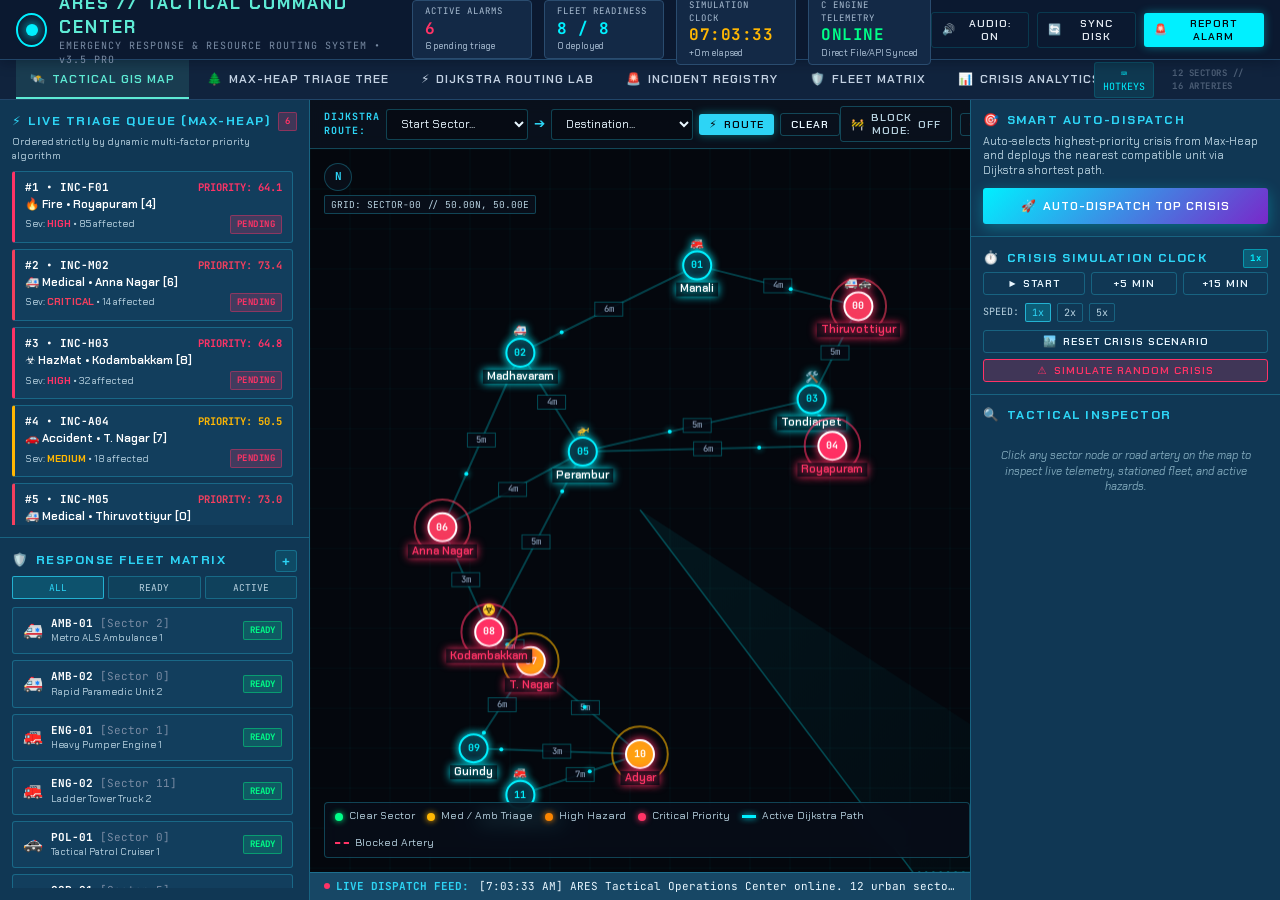
==== commit 0f9c7865: "Deploy latest ARES interface" ====
--- a/index.html
+++ b/index.html
@@ -114,7 +114,7 @@
         <span class="nav-icon">⏱️</span> CRISIS SIMULATOR
       </button>
       <button class="nav-tab nav-tab-ai" data-view="view-ai" id="tab-nav-ai">
-        <span class="nav-icon">🧠</span> AI INTEL HUB <span class="ai-nav-badge">AEGIS</span>
+        <span class="nav-icon">🧠</span> DOCUMENT ASSISTANT
       </button>
     </div>
 
@@ -680,11 +680,11 @@
               </button>
               <button class="btn-scenario" data-scenario="chemical">
                 <div class="sc-title">☣️ Industrial Chemical Breach</div>
-                <div class="sc-desc">HazMat toxic cloud at Industrial Zone with blocked surrounding arteries</div>
+                <div class="sc-desc">Illustrative HazMat scenario at Kodambakkam with blocked graph links</div>
               </button>
               <button class="btn-scenario" data-scenario="flood">
                 <div class="sc-title">🌊 River Flash Flood</div>
-                <div class="sc-desc">Canal overflow inundates River Bridge and Market; ambulance water reroutes</div>
+                <div class="sc-desc">Illustrative flood scenario across Adyar and T. Nagar graph zones</div>
               </button>
             </div>
           </div>
@@ -708,8 +708,8 @@
          ==================================================================== -->
     <div class="view-panel" id="view-ai">
       <div class="ai-intel-container">
-        <!-- Interactive Synaptic Neural Canvas Background -->
-        <canvas id="neural-bg-canvas" class="neural-bg-canvas"></canvas>
+        <!-- Kept as an optional canvas target for the existing script; hidden by the simplified design. -->
+        <canvas id="neural-bg-canvas" class="neural-bg-canvas" aria-hidden="true"></canvas>
 
         <!-- TOP BAR: NEURAL CORE TELEMETRY & CONTROLS -->
         <div class="ai-header-bar">
@@ -722,11 +722,11 @@
             </div>
             <div class="ai-core-info">
               <div class="ai-core-title">
-                <span>A.E.G.I.S. // TACTICAL NEURAL CORE v4.0</span>
-                <span class="badge badge-ai-mode" id="badge-ai-model">NEURAL RAG CORE</span>
+                <span>ARES Document Assistant</span>
+                <span class="badge badge-ai-mode" id="badge-ai-model">LOCAL RAG</span>
               </div>
               <div class="ai-core-status-text" id="ai-core-status-text">
-                <span class="status-pulse-dot"></span> NEURAL INFERENCE ONLINE // KNOWLEDGE VAULT ACTIVE
+                <span class="status-pulse-dot"></span> Cite-backed PDF search and answers
               </div>
             </div>
           </div>
@@ -737,8 +737,8 @@
               <span class="icon">🎙️</span> VOICE: <span id="lbl-ai-voice-status">ON</span>
             </button>
             <!-- LLM Uplink / API Key Config -->
-            <button class="btn-sm btn-outline-ai" id="btn-ai-config-modal" title="Configure Cloud LLM API Key (Gemini / OpenAI)">
-              <span class="icon">🔑</span> API UPLINK
+            <button class="btn-sm btn-outline-ai" id="btn-ai-config-modal" title="View server-side RAG setup">
+              <span class="icon">🔒</span> RAG SETUP
             </button>
             <!-- Clear Chat -->
             <button class="btn-sm btn-outline-ai" id="btn-ai-clear-chat" title="Clear Tactical Briefing">
@@ -761,10 +761,10 @@
             <div class="ai-dropzone-card" id="ai-dropzone">
               <div class="dropzone-glow"></div>
               <div class="dropzone-icon">📁</div>
-              <div class="dropzone-title">DOCUMENT INGESTION VAULT</div>
-              <div class="dropzone-sub">Drag &amp; drop files or click to ingest into Neural Memory</div>
-              <div class="dropzone-formats">PDF, TXT, MD, CSV, JSON, LOG, CODE</div>
-              <input type="file" id="ai-file-input" multiple accept=".pdf,.txt,.md,.markdown,.json,.csv,.c,.h,.py,.js,.html,.css,.log" style="display:none;">
+              <div class="dropzone-title">Add a PDF</div>
+              <div class="dropzone-sub">Upload a PDF to search it with page citations.</div>
+              <div class="dropzone-formats">PDF • 100 MB maximum</div>
+              <input type="file" id="ai-file-input" multiple accept="application/pdf,.pdf" style="display:none;">
               <button type="button" class="btn btn-sm btn-primary-ai" id="btn-trigger-upload">
                 <span class="icon">⬆️</span> INGEST FILES
               </button>
@@ -773,20 +773,11 @@
             <!-- Ingested Files Shelf -->
             <div class="card ai-card-shelf">
               <div class="card-title">
-                <span>INDEXED KNOWLEDGE SOURCES (<span id="vault-doc-count">1</span>)</span>
-                <span class="badge badge-meta" id="vault-chunk-count">36 CHUNKS</span>
+                <span>Sources (<span id="vault-doc-count">0</span>)</span>
+                <span class="badge badge-meta" id="vault-chunk-count">0 CHUNKS</span>
               </div>
               <div class="ai-sources-list scrollbar-cyber" id="ai-sources-list">
-                <!-- System Core Knowledge always present -->
-                <div class="ai-source-item system-source">
-                  <div class="source-icon">🛰️</div>
-                  <div class="source-details">
-                    <div class="source-name">ARES System Core Knowledge</div>
-                    <div class="source-meta">12 Sectors • 16 Roads • Dijkstra • Max-Heap</div>
-                  </div>
-                  <span class="badge badge-cyan">CORE</span>
-                </div>
-                <!-- Dynamic uploaded files populated here -->
+                <div class="source-meta">No uploaded PDFs in this private browser session.</div>
               </div>
             </div>
 
@@ -822,7 +813,7 @@
               <div class="ai-chips-container">
                 <button type="button" class="ai-chip" data-prompt="Assess current incident triage status and report the highest-priority emergency.">🚨 Top Priority Crisis</button>
                 <button type="button" class="ai-chip" data-prompt="Explain the mathematical 4-factor priority scoring formula used by the Max-Heap.">📐 Priority Formula</button>
-                <button type="button" class="ai-chip" data-prompt="Calculate the fastest route from Central HQ (0) to Airport (5) and list road minutes.">⚡ HQ to Airport Route</button>
+                <button type="button" class="ai-chip" data-prompt="Calculate the shortest estimated graph route from Thiruvottiyur (0) to Perambur (5).">⚡ Thiruvottiyur to Perambur</button>
                 <button type="button" class="ai-chip" data-prompt="Summarize the key information and operational protocols from all ingested files.">📄 Summarize Ingested Files</button>
                 <button type="button" class="ai-chip" data-prompt="Audit fleet readiness and recommend optimal resource allocation.">🛡️ Fleet Readiness Audit</button>
                 <button type="button" class="ai-chip" data-prompt="Inspect blocked roads and calculate bypass detours.">🚧 Road Obstruction Audit</button>
@@ -848,12 +839,12 @@
                     <span class="ai-msg-time">SYSTEM ONLINE</span>
                   </div>
                   <div class="ai-msg-content">
-                    <p><strong>Greetings, Commander.</strong> I am <strong>A.E.G.I.S.</strong> (Autonomous Emergency Geospatial Intelligence Synthesizer), the neural intelligence core integrated into the ARES operations matrix.</p>
-                    <p>I have direct real-time telemetry access to all <strong>12 city sectors, 16 road arteries, Max-Heap priority queue, and fleet units</strong>. Furthermore, you can <strong>upload any documents (PDFs, text files, CSV tables, incident logs)</strong> to my Knowledge Vault, and I will perform semantic retrieval and contextual synthesis to answer your tactical inquiries.</p>
+                    <p><strong>Welcome to ARES Document Assistant.</strong> Upload a PDF, select it in Sources, then ask a question.</p>
+                    <p>Answers are grounded in retrieved passages and include page citations. If no relevant passage is found, the assistant will say so.</p>
                     <div class="ai-welcome-features">
-                      <div class="feature-item"><span>📁</span> <strong>Document RAG:</strong> Drag &amp; drop any files into the left vault to query them with citations.</div>
-                      <div class="feature-item"><span>⚡</span> <strong>Live Telemetry:</strong> Ask about real-time routes, road blockages, and priority scores.</div>
-                      <div class="feature-item"><span>🎙️</span> <strong>Tactical Voice:</strong> Audio feedback and computerized vocal announcements.</div>
+                      <div class="feature-item"><span>1</span> Add and select a PDF.</div>
+                      <div class="feature-item"><span>2</span> Ask a specific question.</div>
+                      <div class="feature-item"><span>3</span> Open a citation to inspect its source passage.</div>
                     </div>
                   </div>
                 </div>
@@ -864,8 +855,8 @@
             <div class="ai-thinking-indicator" id="ai-thinking-indicator" style="display: none;">
               <div class="thinking-spinner"></div>
               <div class="thinking-text">
-                <span class="thinking-title" id="thinking-title">A.E.G.I.S. NEURAL RETRIEVAL IN PROGRESS</span>
-                <span class="thinking-sub" id="thinking-sub">Scanning knowledge chunks &amp; evaluating telemetry...</span>
+                <span class="thinking-title" id="thinking-title">Searching selected sources</span>
+                <span class="thinking-sub" id="thinking-sub">Retrieving relevant passages and citations…</span>
               </div>
             </div>
 
@@ -883,18 +874,18 @@
                 <button type="button" class="btn-input-action" id="btn-attach-clip" title="Attach Document to Knowledge Vault">
                   <span class="icon">📎</span>
                 </button>
-                <textarea id="ai-user-input" class="ai-textarea scrollbar-cyber" rows="1" placeholder="Ask A.E.G.I.S. anything about ARES, city sectors, routing, or uploaded documents... (Enter to send, Shift+Enter for newline)"></textarea>
+                <textarea id="ai-user-input" class="ai-textarea scrollbar-cyber" rows="1" placeholder="Ask a question about the selected PDF…"></textarea>
                 <button type="button" class="btn-input-action" id="btn-ai-mic" title="Voice Input (Speech-to-Text)">
                   <span class="icon">🎤</span>
                 </button>
                 <button type="button" class="btn-ai-send" id="btn-ai-send" title="Send Tactical Command">
-                  <span class="send-label">TRANSMIT</span>
+                  <span class="send-label">SEND</span>
                   <span class="send-icon">➔</span>
                 </button>
               </div>
               <div class="ai-input-footer">
                 <span class="footer-hint"><kbd>Enter</kbd> to transmit &bull; <kbd>Shift+Enter</kbd> for newline &bull; <kbd>8</kbd> to switch to AI Intel Hub</span>
-                <span class="footer-privacy">🔒 Client-Side RAG Engine &bull; Ingested documents stay private in your browser session</span>
+                <span class="footer-privacy">🔒 Server-side RAG &bull; documents are private to this browser session</span>
               </div>
             </div>
 
@@ -1174,49 +1165,20 @@
   </div>
 
   <!-- ======================================================================
-       MODAL: A.E.G.I.S. CLOUD LLM API UPLINK SETTINGS
+       MODAL: A.E.G.I.S. LOCAL RAG / OLLAMA SETUP
        ====================================================================== -->
   <div class="modal-backdrop" id="modal-ai-config" style="display: none;">
     <div class="modal-dialog">
       <div class="modal-header">
-        <div class="modal-title"><span class="icon">🔑</span> A.E.G.I.S. // CLOUD LLM API UPLINK</div>
+        <div class="modal-title"><span class="icon">🔒</span> A.E.G.I.S. // SERVER-SIDE RAG SETUP</div>
         <button class="modal-close" id="btn-close-ai-config-modal">&times;</button>
       </div>
       <div class="modal-body">
-        <p style="font-size: 13px; color: var(--text-dim); margin-bottom: 16px; line-height: 1.5;">
-          A.E.G.I.S. operates by default with a zero-setup, 100% offline <strong>Built-in Client-Side Neural RAG Engine</strong>. You can optionally link your own Google Gemini or OpenAI API key for cutting-edge live LLM inference:
-        </p>
-
-        <div class="form-group">
-          <label for="ai-provider-select">Inference Engine</label>
-          <select id="ai-provider-select" class="select-cyber">
-            <option value="builtin" selected>Built-in Neural RAG Core (Free, Fast, 100% Private &amp; Offline)</option>
-            <option value="gemini">Google Gemini API (Gemini 2.5 / 1.5 Flash)</option>
-            <option value="openai">OpenAI API (GPT-4o / GPT-4o-mini)</option>
-          </select>
-        </div>
-
-        <div class="form-group" id="group-api-key" style="display: none;">
-          <label for="ai-api-key-input">API Key</label>
-          <input type="password" id="ai-api-key-input" class="input-cyber" placeholder="Enter AIzaSy... (Gemini) or sk-... (OpenAI)">
-          <small style="color: var(--text-muted); display: block; margin-top: 4px;">Keys are stored strictly in your browser's LocalStorage and sent only directly to the model endpoint.</small>
-        </div>
-
-        <div class="form-group" id="group-model-name" style="display: none;">
-          <label for="ai-model-select">Target Model</label>
-          <select id="ai-model-select" class="select-cyber">
-            <option value="gemini-1.5-flash">gemini-1.5-flash (Ultra Fast &amp; High Quality)</option>
-            <option value="gemini-2.0-flash">gemini-2.0-flash (Latest Frontier Model)</option>
-            <option value="gpt-4o-mini">gpt-4o-mini (OpenAI Fast)</option>
-            <option value="gpt-4o">gpt-4o (OpenAI Flagship)</option>
-          </select>
-        </div>
-
-        <div id="ai-test-result" style="display: none; padding: 10px; border-radius: 4px; font-size: 12px; margin-top: 10px; font-family: var(--font-mono);"></div>
+        <p style="font-size: 13px; color: var(--text-dim); margin-bottom: 16px; line-height: 1.5;">PDF text is extracted, embedded, retrieved and cited by the local ARES server. The browser never receives an API key.</p>
+        <p style="font-size: 13px; color: var(--text-dim); line-height: 1.5;">Generated answers use local Ollama by default and do not need an API key. Install Ollama, pull the configured model, then check <code>/api/llm/health</code>. If Ollama is unavailable, ARES clearly returns cited source passages instead. Documents are isolated to this browser session and can be deleted from Sources.</p>
       </div>
       <div class="modal-footer">
-        <button type="button" class="btn btn-outline" id="btn-test-ai-key">TEST UPLINK</button>
-        <button type="button" class="btn btn-primary" id="btn-save-ai-config">SAVE CONFIGURATION</button>
+        <button type="button" class="btn btn-primary" id="btn-close-ai-config">CLOSE</button>
       </div>
     </div>
   </div>
--- a/style.css
+++ b/style.css
@@ -2164,6 +2164,11 @@
   font-size: 16px;
   flex-shrink: 0;
 }
+.source-select {
+  accent-color: #06b6d4;
+  cursor: pointer;
+  flex-shrink: 0;
+}
 .source-details {
   flex: 1;
   min-width: 0;
@@ -2712,3 +2717,185 @@
   }
 }
 
+/* --------------------------------------------------------------------------
+   ARES v4 visual system — module-local tokens prevent colour bleed.
+   -------------------------------------------------------------------------- */
+:root {
+  --radius-sm: 8px;
+  --radius-md: 12px;
+  --shadow-card: 0 8px 24px rgba(15, 23, 42, .12);
+  --state-success: #087443;
+  --state-warning: #a85f00;
+  --state-danger: #c62f38;
+  --state-info: #2458b5;
+  --focus-ring: 0 0 0 3px rgba(45, 212, 191, .32);
+}
+
+button:focus-visible, input:focus-visible, select:focus-visible, textarea:focus-visible {
+  outline: 3px solid var(--focus-ring, #5eead4);
+  outline-offset: 2px;
+}
+
+/* Keep the persistent command shell legible and independent from view themes. */
+.hud-header { background: #0b1930; border-color: #214568; box-shadow: 0 2px 12px rgba(2, 8, 23, .38); }
+.hud-nav { background: #10233d; border-color: #214568; }
+.brand-titles .main-title, .nav-tab.active { color: #5eead4; text-shadow: none; }
+.nav-tab { color: #c4d2e3; }
+.nav-tab:hover, .nav-tab.active { background: rgba(94, 234, 212, .12); border-bottom-color: #5eead4; }
+.kpi-card { background: #132946; border-color: #2a4c6f; backdrop-filter: none; }
+.kpi-label, .kpi-sub { color: #a9bdd2; }
+
+/* Final module palette: requested identities and shared state affordances. */
+#view-map { --bg-deep:#09243a; --bg-surface:#103754; --bg-surface-elevated:#174765; --bg-card:#123e5d; --bg-card-hover:#1a5274; --text-main:#e9f7ff; --text-dim:#b7d1df; --text-muted:#7fa7ba; --text-bright:#fff; --neon-cyan:#2dd4f5; --border-dim:rgba(45,212,245,.28); --border-bright:rgba(45,212,245,.72); }
+#view-heap { --bg-deep:#18221e; --bg-surface:#25332c; --bg-surface-elevated:#314238; --bg-card:#2a3a31; --bg-card-hover:#344b3f; --text-main:#eefaf1; --text-dim:#bfdbc8; --text-muted:#8eae99; --text-bright:#fff; --neon-cyan:#58d68d; --border-dim:rgba(88,214,141,.26); --border-bright:rgba(88,214,141,.7); }
+#view-dijkstra { --bg-deep:#171b49; --bg-surface:#24285f; --bg-surface-elevated:#303574; --bg-card:#292e69; --bg-card-hover:#363d80; --text-main:#eef0ff; --text-dim:#c1c7f4; --text-muted:#9098d6; --text-bright:#fff; --neon-cyan:#6ea8ff; --border-dim:rgba(110,168,255,.27); --border-bright:rgba(110,168,255,.72); }
+#view-incidents { --bg-deep:#fff8f5; --bg-surface:#fff; --bg-surface-elevated:#feeee7; --bg-card:#fff; --bg-card-hover:#fff4ee; --text-main:#2b1b1c; --text-dim:#70585a; --text-muted:#947879; --text-bright:#201113; --neon-cyan:#dc5b54; --border-dim:#efd4cc; --border-bright:#dd8c7e; }
+#view-fleet { --bg-deep:#102a38; --bg-surface:#183d50; --bg-surface-elevated:#245268; --bg-card:#1c475c; --bg-card-hover:#25576d; --text-main:#ecfbff; --text-dim:#c0dce3; --text-muted:#8cb9c5; --text-bright:#fff; --neon-cyan:#2bc4b6; --border-dim:rgba(43,196,182,.28); --border-bright:rgba(43,196,182,.7); }
+#view-analytics { --bg-deep:#f7f6ff; --bg-surface:#fff; --bg-surface-elevated:#eeedff; --bg-card:#fff; --bg-card-hover:#f7f6ff; --text-main:#24213c; --text-dim:#625f7e; --text-muted:#8885a6; --text-bright:#1c1935; --neon-cyan:#7458d6; --border-dim:#ded9fa; --border-bright:#ad9eee; }
+#view-simulation { --bg-deep:#2a1535; --bg-surface:#3b2148; --bg-surface-elevated:#50265d; --bg-card:#432650; --bg-card-hover:#573062; --text-main:#fff1ff; --text-dim:#e1bedf; --text-muted:#bd94bb; --text-bright:#fff; --neon-cyan:#ed76d4; --border-dim:rgba(237,118,212,.27); --border-bright:rgba(237,118,212,.72); }
+
+#view-map, #view-heap, #view-dijkstra, #view-incidents, #view-fleet, #view-analytics, #view-simulation { background: var(--bg-deep); }
+#view-map .panel-section, #view-heap .panel-section, #view-dijkstra .panel-section, #view-incidents .panel-section, #view-fleet .panel-section, #view-analytics .panel-section, #view-simulation .panel-section { border-color: var(--border-dim); }
+
+/* Document Assistant: all dynamic content is high contrast by default. */
+#view-ai {
+  --ai-canvas: #f5f7fc;
+  --ai-surface: #ffffff;
+  --ai-assistant: #ffffff;
+  --ai-user: #eeeaff;
+  --ai-notice: #eef4ff;
+  --ai-ink: #17213a;
+  --ai-muted: #59677e;
+  --ai-violet: #6546d8;
+  --ai-violet-dark: #4f35b4;
+  --ai-border: #d7ddeb;
+  --ai-citation: #294fa8;
+}
+#view-ai .ai-intel-container { background: var(--ai-canvas); color: var(--ai-ink); }
+#view-ai .ai-header-bar { border-bottom: 1px solid var(--ai-border); }
+#view-ai .ai-core-title, #view-ai .ai-sender-name, #view-ai .dropzone-title, #view-ai .card-title { color: var(--ai-ink); }
+#view-ai .badge-ai-mode { background: #ede9fe; color: #5135bd; border-color: #cfc5ff; }
+#view-ai .ai-core-status-text, #view-ai .dropzone-sub, #view-ai .source-meta, #view-ai .ai-msg-time, #view-ai .ai-input-footer { color: var(--ai-muted); opacity: 1; }
+#view-ai .ai-chat-interface, #view-ai .ai-knowledge-sidebar, #view-ai .ai-dropzone-card, #view-ai .ai-card-shelf { border-color: var(--ai-border); }
+#view-ai .ai-msg { max-width: 100%; }
+#view-ai .ai-msg-body { color: var(--ai-ink); border: 1px solid var(--ai-border); border-radius: var(--radius-md); padding: 14px 16px; }
+#view-ai .ai-msg-bot .ai-msg-body { background: var(--ai-assistant); box-shadow: 0 2px 8px rgba(31, 42, 68, .08); }
+#view-ai .ai-msg-user .ai-msg-body { background: var(--ai-user); border-color: #cfc5ff; }
+#view-ai .ai-msg-content, #view-ai .ai-msg-content p, #view-ai .ai-msg-content li, #view-ai .ai-msg-content strong, #view-ai .ai-msg-content em { color: var(--ai-ink); text-shadow: none; opacity: 1; }
+#view-ai .ai-msg-content { font-size: 14px; line-height: 1.65; overflow-wrap: anywhere; }
+#view-ai .ai-msg-content p { margin: 0 0 12px; }
+#view-ai .ai-msg-content p:last-child { margin-bottom: 0; }
+#view-ai .ai-msg-content h4, #view-ai .ai-msg-content h5 { color: var(--ai-violet-dark) !important; font-family: var(--font-body) !important; letter-spacing: 0 !important; }
+#view-ai .ai-code-block, #view-ai .ai-inline-code { background: #151b2d; color: #f1f5ff; border-color: #303c61; text-shadow: none; }
+#view-ai .ai-code-block { white-space: pre-wrap; overflow-wrap: anywhere; }
+#view-ai .ai-citation-container { border-color: var(--ai-border); }
+#view-ai .ai-citation-badge { background: #edf2ff; border-color: #bdc9ff; color: var(--ai-citation); font-weight: 600; }
+#view-ai .ai-citation-badge:hover { background: #dde6ff; border-color: #8fa4f8; color: #1d3d89; transform: none; }
+#view-ai .ai-citation-preview { background: #f7f9ff; border-color: #bdc9ff; color: var(--ai-ink); }
+#view-ai .ai-citation-preview strong, #view-ai .ai-citation-preview span { color: var(--ai-ink) !important; }
+#view-ai .ai-thinking-indicator { background: #fff6df; border-color: #e9c777; animation: none; }
+#view-ai .thinking-title { color: #704500; }
+#view-ai .thinking-sub { color: #866018; }
+#view-ai .ai-active-file-bar { background: #e8f8ef; border-color: #75c897; color: #155d35; }
+#view-ai .active-file-name, #view-ai .active-file-status { color: #155d35; background: transparent; }
+#view-ai .ai-input-container { background: #fff; border-color: #bfc8dd; }
+#view-ai .ai-input-container:focus-within { border-color: var(--ai-violet); box-shadow: 0 0 0 3px rgba(101,70,216,.17); }
+#view-ai .ai-textarea { color: var(--ai-ink); }
+#view-ai .ai-textarea::placeholder { color: #6b7890; }
+#view-ai .btn-ai-send, #view-ai .btn-primary-ai { background: var(--ai-violet); color: #fff; }
+#view-ai .btn-ai-send:hover, #view-ai .btn-primary-ai:hover { background: var(--ai-violet-dark); }
+#view-ai .btn-msg-act { background: #fff; border-color: var(--ai-border); color: #44516a; opacity: 1; }
+#view-ai .btn-msg-act:hover { background: #f0edff; border-color: #bcb0ff; color: #4933a6; }
+
+@media (max-width: 720px) {
+  #view-ai .ai-messages-stream { padding: 14px; }
+  #view-ai .ai-msg-body { padding: 12px; }
+  #view-ai .ai-input-zone { padding: 12px; }
+  #view-ai .ai-input-footer { align-items: flex-start; flex-direction: column; gap: 4px; }
+}
+
+/* Document Assistant refresh: preserve the existing controls while making the
+   PDF workflow quiet, legible, and purpose-led. */
+#view-ai .neural-bg-canvas,
+#view-ai .dropzone-glow,
+#view-ai .ai-card-telemetry,
+#view-ai .ai-card-chips,
+#view-ai #btn-ai-voice-toggle,
+#view-ai #btn-ai-export-briefing { display: none !important; }
+#view-ai .ai-intel-container { background: #f8fafc; color: #172033; padding: 24px; }
+#view-ai .ai-header-bar { background: transparent; border: 0; box-shadow: none; padding: 0 0 20px; }
+#view-ai .ai-core-title { color: #172033; font-family: var(--font-body); font-size: 20px; letter-spacing: 0; }
+#view-ai .ai-core-status-text, #view-ai .dropzone-sub, #view-ai .source-meta { color: #667085; }
+#view-ai .neural-core-orb, #view-ai .avatar-ring { display: none; }
+#view-ai .ai-workspace-grid { grid-template-columns: minmax(250px, 320px) minmax(0, 1fr); gap: 20px; }
+#view-ai .ai-knowledge-sidebar, #view-ai .ai-chat-interface, #view-ai .ai-dropzone-card, #view-ai .ai-card-shelf { background: #fff; border: 1px solid #e2e8f0; box-shadow: none; }
+#view-ai .ai-knowledge-sidebar { border-radius: 12px; padding: 14px; max-height: none; }
+#view-ai .ai-dropzone-card { border-style: dashed; border-radius: 10px; padding: 20px 14px; }
+#view-ai .dropzone-title, #view-ai .card-title, #view-ai .ai-sender-name { color: #172033; letter-spacing: 0; font-family: var(--font-body); }
+#view-ai .ai-chat-interface { border-radius: 12px; min-height: 570px; overflow: hidden; }
+#view-ai .ai-messages-stream { background: #fff; padding: 24px; }
+#view-ai .ai-msg-body { border: 0; box-shadow: none; }
+#view-ai .ai-msg-bot .ai-msg-body { background: #f8fafc; }
+#view-ai .ai-msg-user .ai-msg-body { background: #eaf2ff; }
+#view-ai .ai-msg-content, #view-ai .ai-msg-time { color: #344054; }
+#view-ai .ai-input-zone { background: #fff; backdrop-filter: none; border-top: 1px solid #e2e8f0; box-shadow: none; padding: 14px 20px; }
+#view-ai .ai-input-container { background: #fff; border: 1px solid #cbd5e1; border-radius: 10px; }
+#view-ai .ai-input-container:focus-within { border-color: #2563eb; box-shadow: 0 0 0 3px #dbeafe; }
+#view-ai .ai-textarea { color: #172033; }
+#view-ai .btn-ai-send, #view-ai .btn-primary-ai { background: #2563eb; box-shadow: none; border-radius: 8px; }
+#view-ai .btn-ai-send:hover, #view-ai .btn-primary-ai:hover { background: #1d4ed8; box-shadow: none; transform: none; }
+#view-ai .ai-citation-badge { background: #eff6ff; border-color: #bfdbfe; color: #1d4ed8; }
+#view-ai .ai-citation-preview { background: #f8fafc; border-color: #bfdbfe; color: #475467; }
+@media (max-width: 960px) { #view-ai .ai-workspace-grid { grid-template-columns: 1fr; } #view-ai .ai-intel-container { padding: 14px; } }
+
+/* Responsive shell and per-module visual identities. */
+body.cyber-hud { background-image: none; }
+body.cyber-hud::after { display: none; }
+.hud-header, .hud-nav, .hud-main-container, .view-panel, .nav-tabs, .nav-tab,
+.ai-msg-content, .source-name, .source-meta, .ai-citation-preview { min-width: 0; }
+.nav-tabs { overflow-x: auto; scrollbar-width: thin; }
+.nav-tab { flex: 0 0 auto; white-space: nowrap; }
+.ai-msg-content, .source-name, .source-meta, .ai-citation-preview, .ai-code-block { overflow-wrap: anywhere; word-break: break-word; }
+.ai-messages-stream { min-height: 0; overflow-y: auto; }
+#btn-voice-toggle, .theme-dropdown-wrapper { display: none; }
+#view-map { --bg-deep:#09243a; --bg-surface:#103754; --bg-surface-elevated:#174765; --bg-card:#123e5d; --bg-card-hover:#1a5274; --text-main:#e9f7ff; --text-dim:#b7d1df; --text-muted:#7fa7ba; --text-bright:#fff; --neon-cyan:#2dd4f5; --border-dim:rgba(45,212,245,.28); --border-bright:rgba(45,212,245,.72); }
+#view-heap { --bg-deep:#18221e; --bg-surface:#25332c; --bg-surface-elevated:#314238; --bg-card:#2a3a31; --bg-card-hover:#344b3f; --text-main:#eefaf1; --text-dim:#bfdbc8; --text-muted:#8eae99; --text-bright:#fff; --neon-cyan:#58d68d; --border-dim:rgba(88,214,141,.26); --border-bright:rgba(88,214,141,.7); }
+#view-dijkstra { --bg-deep:#171b49; --bg-surface:#24285f; --bg-surface-elevated:#303574; --bg-card:#292e69; --bg-card-hover:#363d80; --text-main:#eef0ff; --text-dim:#c1c7f4; --text-muted:#9098d6; --text-bright:#fff; --neon-cyan:#6ea8ff; --border-dim:rgba(110,168,255,.27); --border-bright:rgba(110,168,255,.72); }
+#view-incidents { --bg-deep:#fff8f5; --bg-surface:#fff; --bg-surface-elevated:#feeee7; --bg-card:#fff; --bg-card-hover:#fff4ee; --text-main:#2b1b1c; --text-dim:#70585a; --text-muted:#947879; --text-bright:#201113; --neon-cyan:#dc5b54; --border-dim:#efd4cc; --border-bright:#dd8c7e; }
+#view-fleet { --bg-deep:#102a38; --bg-surface:#183d50; --bg-surface-elevated:#245268; --bg-card:#1c475c; --bg-card-hover:#25576d; --text-main:#ecfbff; --text-dim:#c0dce3; --text-muted:#8cb9c5; --text-bright:#fff; --neon-cyan:#2bc4b6; --border-dim:rgba(43,196,182,.28); --border-bright:rgba(43,196,182,.7); }
+#view-analytics { --bg-deep:#f7f6ff; --bg-surface:#fff; --bg-surface-elevated:#eeedff; --bg-card:#fff; --bg-card-hover:#f7f6ff; --text-main:#24213c; --text-dim:#625f7e; --text-muted:#8885a6; --text-bright:#1c1935; --neon-cyan:#7458d6; --border-dim:#ded9fa; --border-bright:#ad9eee; }
+#view-simulation { --bg-deep:#2a1535; --bg-surface:#3b2148; --bg-surface-elevated:#50265d; --bg-card:#432650; --bg-card-hover:#573062; --text-main:#fff1ff; --text-dim:#e1bedf; --text-muted:#bd94bb; --text-bright:#fff; --neon-cyan:#ed76d4; --border-dim:rgba(237,118,212,.27); --border-bright:rgba(237,118,212,.72); }
+#view-map, #view-heap, #view-dijkstra, #view-incidents, #view-fleet, #view-analytics, #view-simulation { background:var(--bg-deep); color:var(--text-main); }
+#view-incidents .panel-section, #view-incidents .card, #view-analytics .panel-section, #view-analytics .card { box-shadow: 0 1px 2px rgba(16,24,40,.06); }
+
+/* A.E.G.I.S. message semantics: explicit, accessible states and markdown. */
+#view-ai .ai-msg-content h3, #view-ai .ai-msg-content h4, #view-ai .ai-msg-content h5, #view-ai .ai-msg-content h6 { color: var(--ai-violet-dark) !important; margin: 14px 0 7px; line-height: 1.3; }
+#view-ai .ai-msg-content ul, #view-ai .ai-msg-content ol { margin: 8px 0 12px 22px; }
+#view-ai .ai-msg-content li { margin: 5px 0; }
+#view-ai .ai-msg-content a { color: var(--ai-citation); font-weight: 650; text-decoration: underline; text-underline-offset: 2px; }
+#view-ai .ai-msg-content a:hover { color: #1d3d89; }
+#view-ai .ai-markdown-table { width: 100%; min-width: 420px; border-collapse: collapse; color: var(--ai-ink); font-size: 12px; }
+#view-ai .ai-table-wrap { max-width: 100%; overflow-x: auto; margin: 12px 0; border: 1px solid var(--ai-border); border-radius: 8px; }
+#view-ai .ai-markdown-table th, #view-ai .ai-markdown-table td { padding: 9px 10px; text-align: left; border-bottom: 1px solid var(--ai-border); vertical-align: top; }
+#view-ai .ai-markdown-table th { color: #392785; background: #f0edff; font-weight: 700; }
+#view-ai .ai-markdown-table tr:last-child td { border-bottom: 0; }
+#view-ai .ai-msg-bot .ai-msg-body { background: #fff; border: 1px solid var(--ai-border); }
+#view-ai .ai-msg-user .ai-msg-body { background: #eeeaff; border: 1px solid #cfc5ff; }
+#view-ai .ai-msg-user .ai-msg-content { color: #17213a; }
+#view-ai .ai-msg-avatar { background: #f0edff; border-color: #a99af2; box-shadow: none; }
+#view-ai .ai-msg-user .ai-msg-avatar { background: #e0ebff; border-color: #8daff5; box-shadow: none; }
+#view-ai .ai-msg-bot .ai-msg-content { background: transparent; }
+#view-ai .ai-thinking-indicator, #view-ai .ai-uploading-card { color: #704500; }
+#view-ai .ai-error, #view-ai .status-error { background: #fff0f1; border: 1px solid #ef9da5; color: #8e1b29; }
+#view-ai .status-success { background: #e8f8ef; border: 1px solid #75c897; color: #155d35; }
+#view-ai .status-processing { background: #fff6df; border: 1px solid #e9c777; color: #704500; }
+@media (max-width: 960px) {
+  .hud-header { height:auto; min-height:58px; flex-wrap:wrap; gap:8px; padding:8px 12px; }
+  .kpi-group { order:3; width:100%; overflow-x:auto; padding-bottom:3px; }
+  .kpi-card { min-width:104px; }
+  .hud-nav { height:auto; padding:0 8px; }
+  .nav-meta { display:none; }
+  .hud-grid-layout { grid-template-columns:1fr; height:auto; overflow:visible; }
+  .hud-sidebar, .hud-sidebar-right { border:0; max-height:none; overflow:visible; }
+}
+
